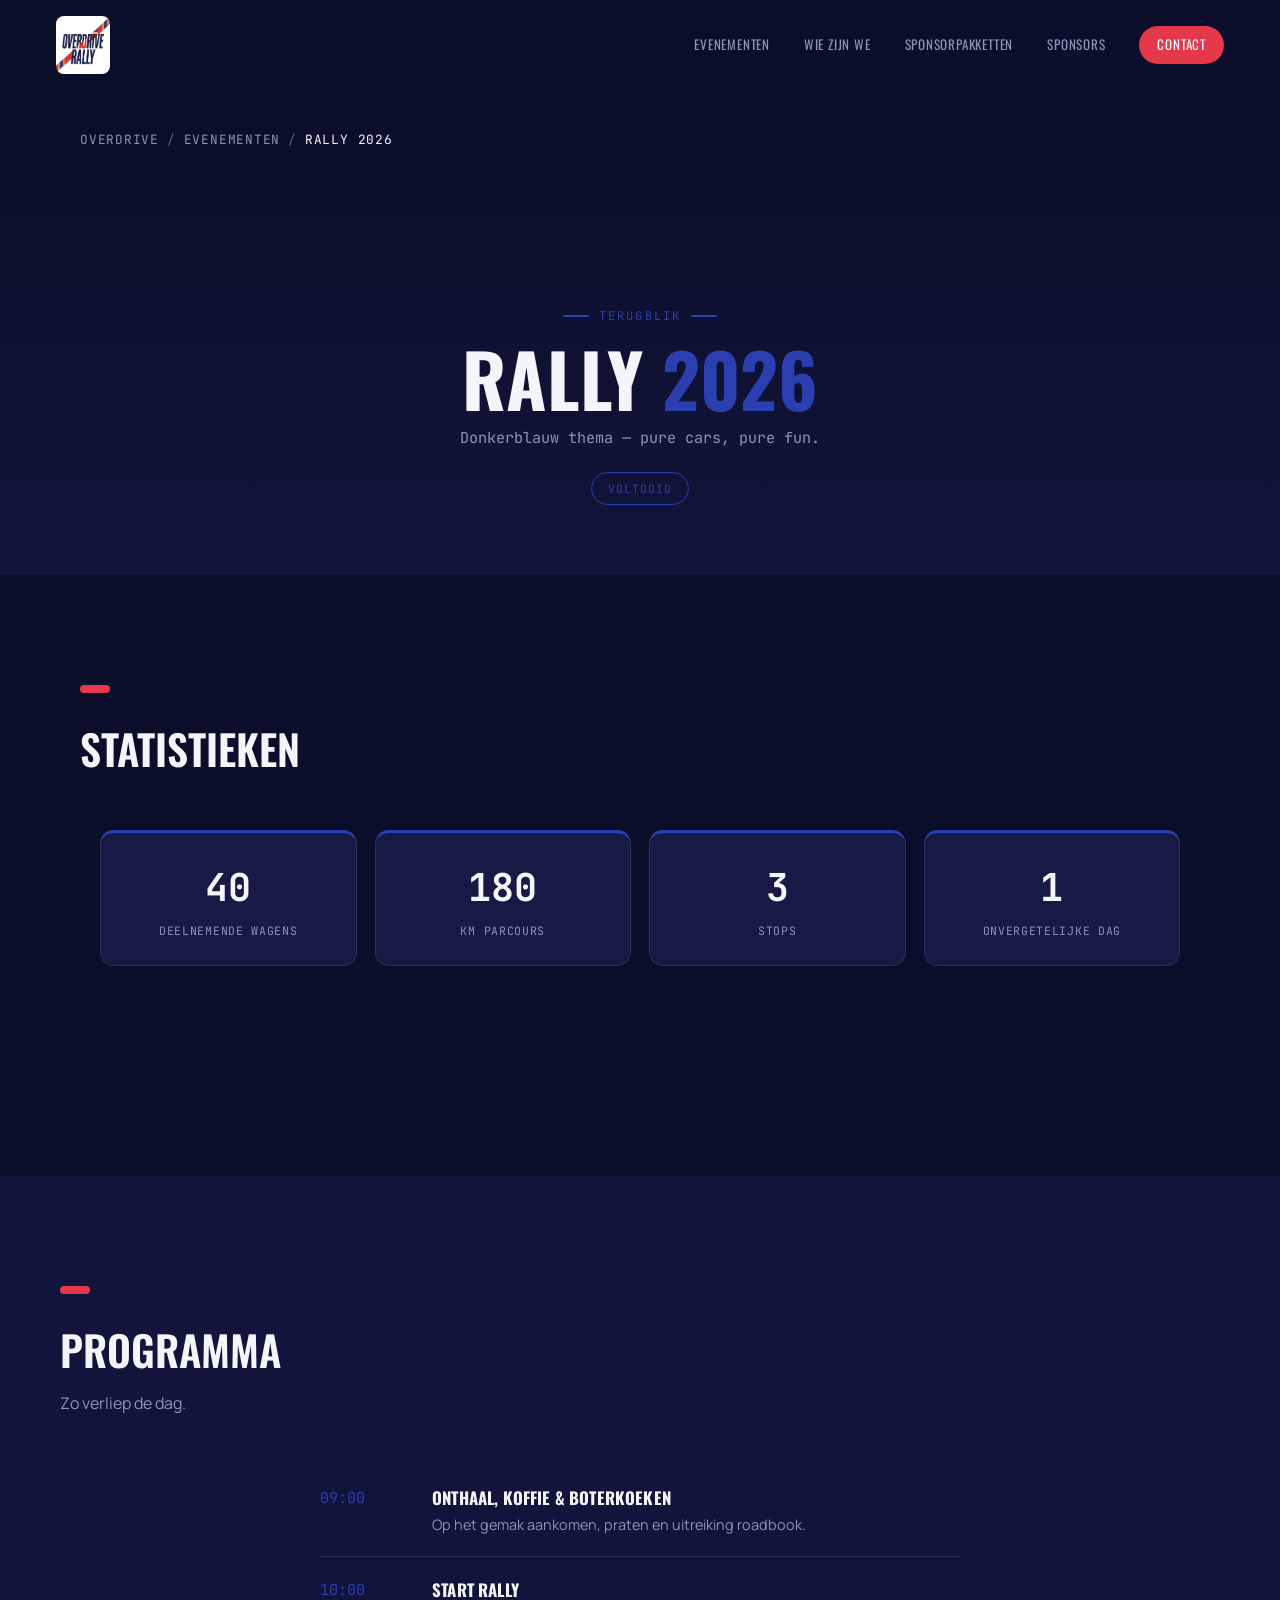
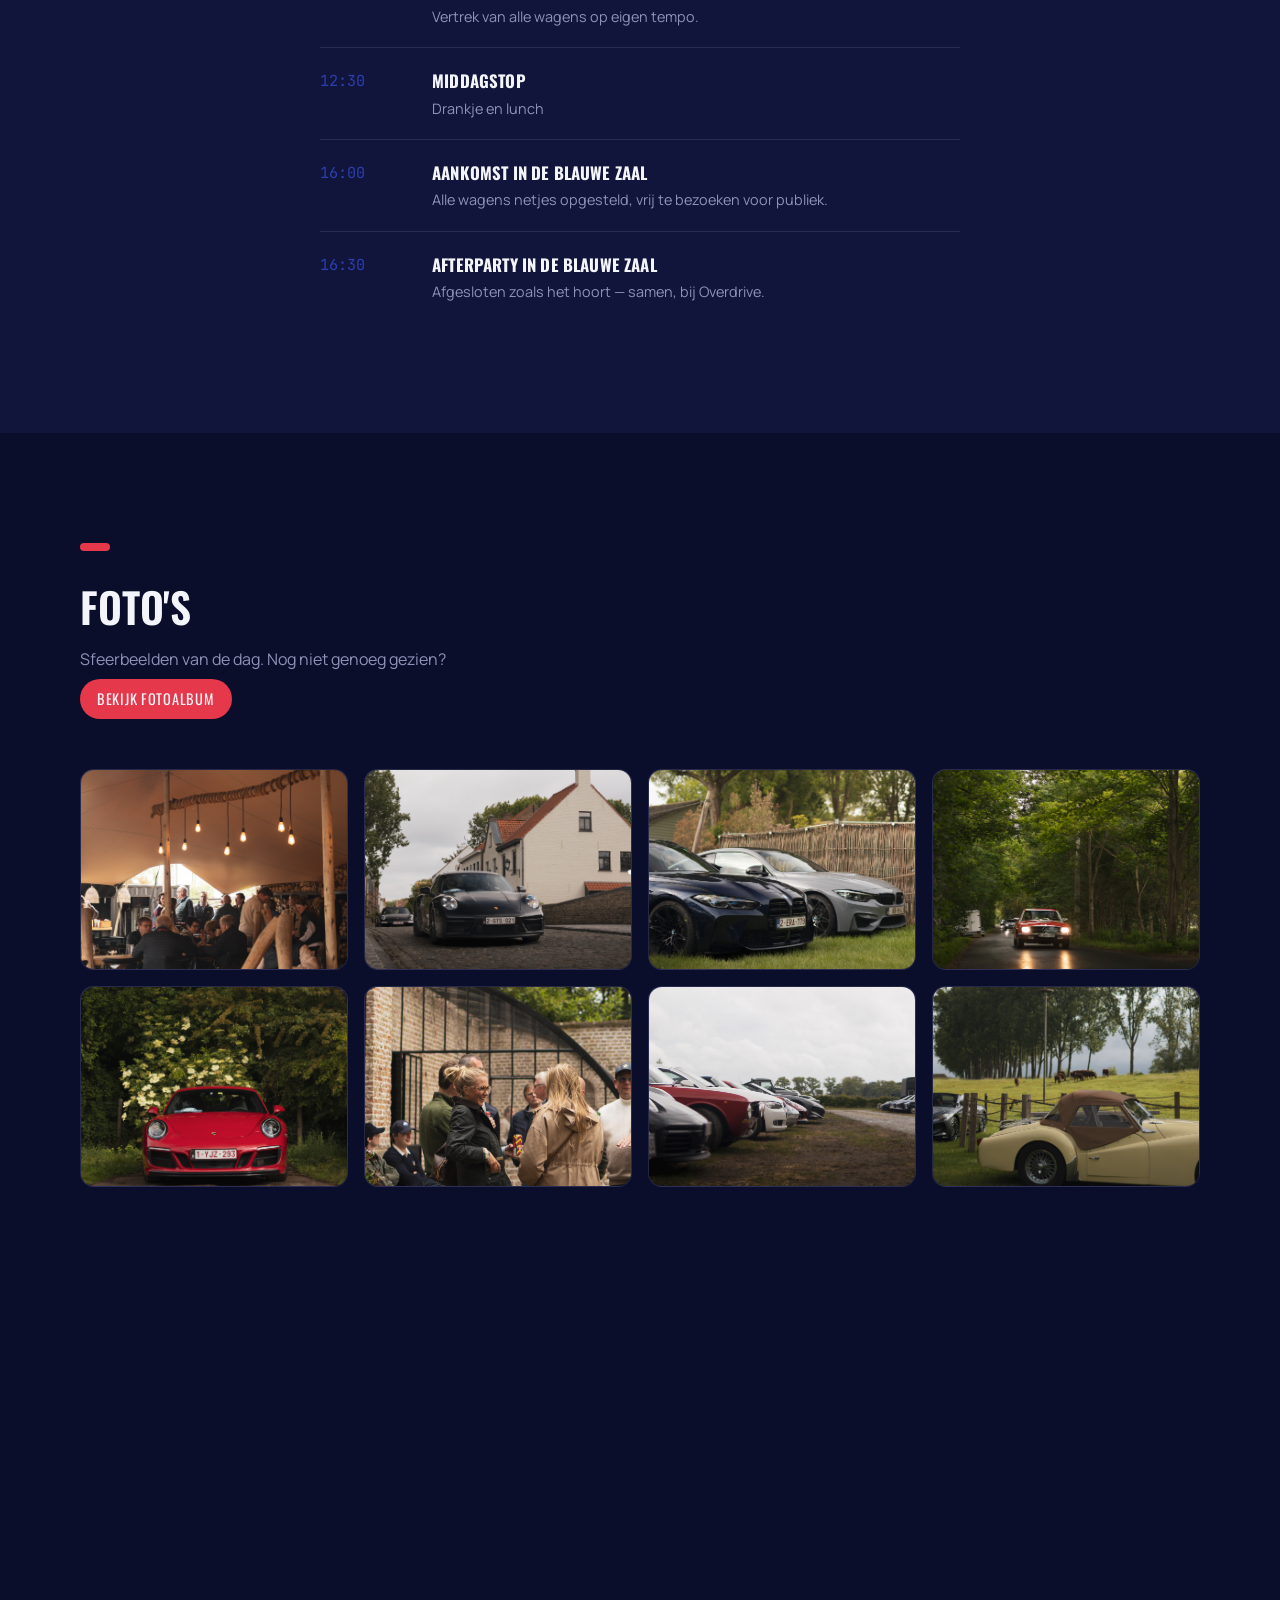
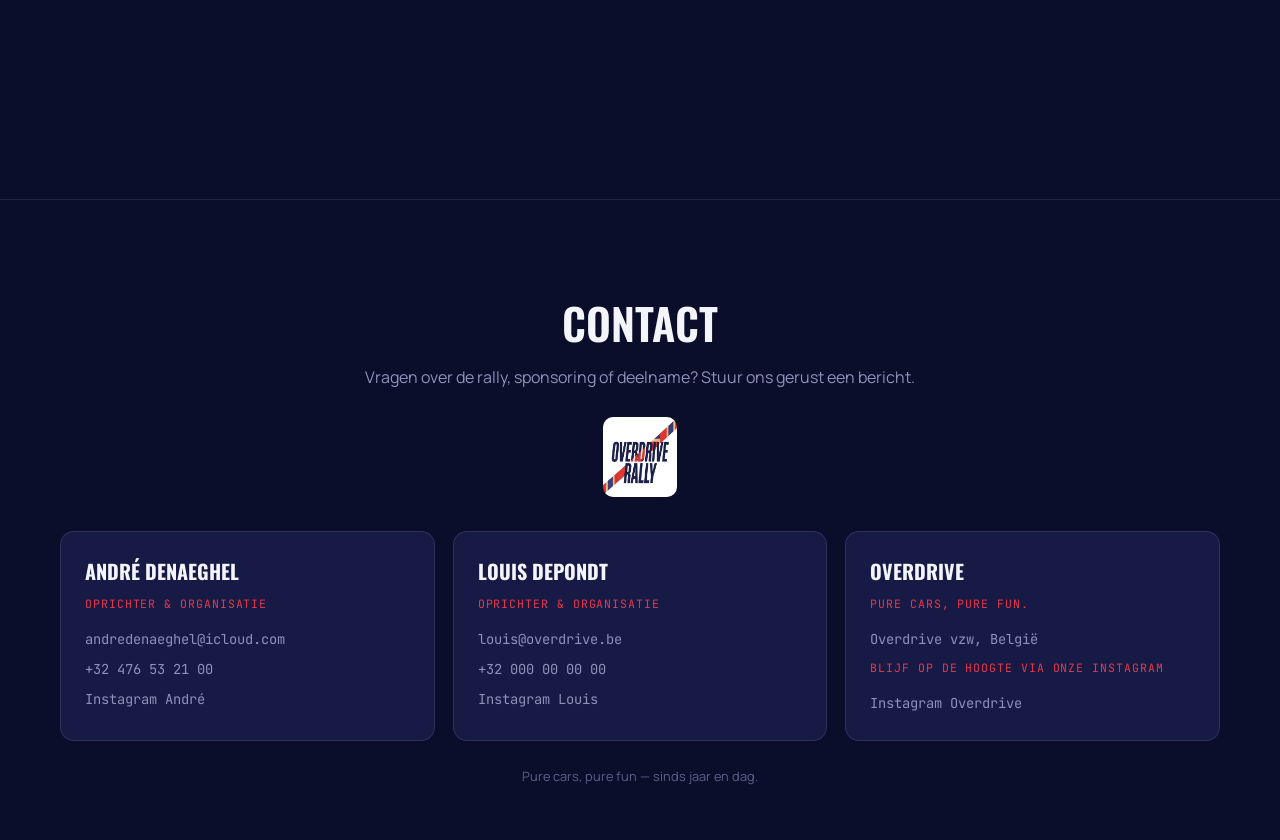
==== rally2026.html @ a41f06ad "Refactor code structure for improved readability and maintainability" ====
<!DOCTYPE html>
<html lang="nl">
<head>
<meta charset="UTF-8">
<meta name="viewport" content="width=device-width, initial-scale=1.0">
<title>Rally 2026 — Terugblik — Overdrive</title>
<meta name="description" content="Terugblik op Rally 2026: programma, sfeerbeelden en dank aan onze sponsors.">
<link rel="preconnect" href="https://fonts.googleapis.com">
<link rel="preconnect" href="https://fonts.gstatic.com" crossorigin>
<link href="https://fonts.googleapis.com/css2?family=Oswald:wght@400;500;600;700&family=Manrope:wght@400;500;600;700;800&family=JetBrains+Mono:wght@400;500;700&display=swap" rel="stylesheet">
<link rel="stylesheet" href="style.css">
<style>:root{ --edition-color: #2b3fb0; }</style>
</head>
<body>

<div class="loader" id="loader" aria-hidden="true">
  <svg viewBox="0 0 200 200" class="loader-gauge">
    <circle cx="100" cy="100" r="80" class="loader-ring"/>
  </svg>
</div>

<header class="nav" id="nav">
  <a href="index.html" class="nav-brand">
    <img src="images/niuewlogo.jpg" alt="Overdrive" class="nav-logo">
  </a>
  <nav class="nav-links" id="navLinks">
    <a href="index.html#evenementen">Evenementen</a>
    <a href="index.html#wie-zijn-we">Wie zijn we</a>
    <a href="index.html#sponsors">Sponsorpakketten</a>
    <a href="#sponsorwand">Sponsors</a>
    <a href="#contact" class="nav-cta">Contact</a>
  </nav>
  <button class="nav-toggle" id="navToggle" aria-label="Menu openen" aria-expanded="false">
    <span></span><span></span><span></span>
  </button>
</header>

<main>
<p class="breadcrumb"><a href="../index.html">Overdrive</a><span>/</span><a href="../index.html#evenementen">Evenementen</a><span>/</span>Rally 2026</p>


  <section class="page-hero">
    <p class="eyebrow"><span class="eyebrow-dash"></span>Terugblik<span class="eyebrow-dash"></span></p>
    <h1 class="page-hero-title">RALLY <span class="accent">2026</span></h1>
    <p class="page-hero-tagline">Donkerblauw thema — pure cars, pure fun.</p>
    <span class="status-pill">Voltooid</span>
  </section>

  <!-- STATS -->
   <section class="section" id="stats">
    <div class="section-head">
      <span class="gauge-tick-mark" aria-hidden="true"></span>
      <h2>Statistieken</h2>
    </div>
  <div class="stat-grid" style="--edition-color:#2b3fb0;">
    <div class="stat-card">
      <span class="stat-number">40</span>
      <span class="stat-label">Deelnemende wagens</span>
    </div>
    <div class="stat-card">
      <span class="stat-number">180</span>
      <span class="stat-label">Km parcours</span>
    </div>
    <div class="stat-card">
      <span class="stat-number">3</span>
      <span class="stat-label">Stops</span>
    </div>
    <div class="stat-card">
      <span class="stat-number">1</span>
      <span class="stat-label">Onvergetelijke dag</span>
    </div>
  </div>
   </section>



  <section class="section section-alt" id="programma">
    <div class="section-head">
      <span class="gauge-tick-mark" aria-hidden="true"></span>
      <h2>Programma</h2>
      <p class="section-sub">Zo verliep de dag.</p>
    </div>

    <div class="timeline">
      <div class="timeline-item">
        <span class="timeline-time">09:00</span>
        <div class="timeline-content">
          <h4>Onthaal, koffie  &amp; boterkoeken </h4>
          <p>Op het gemak aankomen, praten en uitreiking roadbook.</p>
        </div>
      </div>
      <div class="timeline-item">
        <span class="timeline-time">10:00</span>
        <div class="timeline-content">
          <h4>Start rally</h4>
          <p>Vertrek van alle wagens op eigen tempo.</p>
        </div>
      </div>
      <div class="timeline-item">
        <span class="timeline-time">12:30</span>
        <div class="timeline-content">
          <h4>Middagstop</h4>
          <p>Drankje en lunch</p>
        </div>
      </div>
      <div class="timeline-item">
        <span class="timeline-time">16:00</span>
        <div class="timeline-content">
          <h4>Aankomst in de blauwe zaal</h4>
          <p>Alle wagens netjes opgesteld, vrij te bezoeken voor publiek.</p>
        </div>
      </div>
      <div class="timeline-item">
        <span class="timeline-time">16:30</span>
        <div class="timeline-content">
          <h4>Afterparty in de blauwe zaal</h4>
          <p>Afgesloten zoals het hoort — samen, bij Overdrive.</p>
        </div>
      </div>
    </div>
  </section>

  <section class="section" id="fotos">
    <div class="section-head">
      <span class="gauge-tick-mark" aria-hidden="true"></span>
      <h2>Foto's</h2>
      <p class="section-sub">Sfeerbeelden van de dag. Nog niet genoeg gezien? </p>
      <a href="https://drive.google.com/drive/folders/1KmbII7BZd3j06BNtIY8hn1Jp9V_P7p_y?usp=sharing" class="btn btn-primary gallery-link">Bekijk fotoalbum</a>
        
    </div>

    <div class="photo-grid">
      <div class="photo-tile"><img src="images/Rally2026/porsche-1-4.jpg" alt="Foto sfeer"></div>
      <div class="photo-tile"><img src="images/Rally2026/overdrive-1-8.jpg" alt="foto zwarte posche"></div>
      <div class="photo-tile"><img src="images/Rally2026/OVERDRIVE-1-18.jpg" alt="foto twee bmw's"></div>
      <div class="photo-tile"><img src="images/Rally2026/overdrive-1-19.jpg" alt="foto rode auto"></div>
      <div class="photo-tile"><img src="images/Rally2026/OVERDRIVE-1-40.jpg" alt="Foto rode porsch"></div>
      <div class="photo-tile"><img src="images/Rally2026/overdrive-1-38.jpg" alt="foto sfeer lunch"></div>
      <div class="photo-tile"><img src="images/Rally2026/overdrive-1-22.jpg" alt="foto rij auto's"></div>
      <div class="photo-tile"><img src="images/Rally2026/OVERDRIVE-1-46.jpg" alt="foto gele auto"></div>
    </div>
  </section>

  

  <section class="section section-alt sponsor-wall" id="sponsorwand">
    <div class="section-head">
      <span class="gauge-tick-mark" aria-hidden="true"></span>
      <h2>Deze editie was mogelijk gemaakt door onze sponsors</h2>
    </div>
    <div class="sponsor-marquee" aria-label="Doorlopende sponsorband">
      <div class="sfeer-track" id="sfeerTrack">
        <div class="sponsor-item"><span class="sponsor-logo"><img class="image-logo" src="images/sponsers/backyard.png" alt="Backyard logo"></span></div>
        <div class="sponsor-item"><span class="sponsor-logo"><img class="image-logo" src="images/sponsers/garederobe.png" alt="Garederobe logo"></span></div>
        <div class="sponsor-item"><span class="sponsor-logo"><img class="image-logo" src="images/sponsers/buitenhuis.png" alt="Buitenhuis logo"></span></div>
        <div class="sponsor-item"><span class="sponsor-logo"><img class="image-logo" src="images/sponsers/garederobe.png" alt="Garederobe logo"></span></div>
      </div>
    </div>
  </section>

</main>

<footer class="contact" id="contact">
  <div class="contact-inner">
    <div class="contact-title">
      <h2>Contact</h2>
      <p>Vragen over de rally, sponsoring of deelname? Stuur ons gerust een bericht.</p>
    </div>
    <img src="images/niuewlogo.jpg" alt="Overdrive" class="contact-logo">
    <div class="contact-details">
      <article class="contact-card">
        <h3>André Denaeghel</h3>
        <p>Oprichter &amp; organisatie</p>
        <a href="mailto:andredenaeghel@icloud.com">andredenaeghel@icloud.com</a>
        <a href="tel:+32476532100">+32 476 53 21 00</a>
        <a href="https://www.instagram.com/andredenaeghel/">Instagram André</a>
      </article>

      <article class="contact-card">
        <h3>Louis Depondt</h3>
        <p>Oprichter &amp; organisatie</p>
        <a href="mailto:louis@overdrive.be">louis@overdrive.be</a>
        <a href="tel:+32000000000">+32 000 00 00 00</a>
        <a href="https://www.instagram.com/louis_depondt/">Instagram Louis</a>
      </article>

      <article class="contact-card">
        <h3>Overdrive</h3>
        <p>Pure cars, pure fun.</p>
        <a>Overdrive vzw, België</a>
        <p>Blijf op de hoogte via onze Instagram</p>
        <a href="https://www.instagram.com/overdrivebelgium/">Instagram Overdrive</a>
      </article>
    </div>
    <p class="contact-note">Pure cars, pure fun — sinds jaar en dag.</p>
  </div>
</footer>

<script src="script.js"></script>
</body>
</html>
---- style.css ----
/* ===== Tokens ===== */
:root {
  --bg: #0b0e2a;
  --bg-alt: #12153b;
  --bg-alt-2: #171a45;
  --red: #e5384a;
  --red-dim: #9c2231;
  --white: #f4f5fa;
  --muted: #8d92b8;
  --muted-dim: #5c6089;
  --line: rgba(244, 245, 250, 0.1);

  --font-display: 'Oswald', sans-serif;
  --font-body: 'Manrope', sans-serif;
  --font-mono: 'JetBrains Mono', monospace;

  --container: 1160px;
  --radius: 14px;
}

* {
  box-sizing: border-box;
  margin: 0;
  padding: 0;
}

html {
  scroll-behavior: smooth;
}
@media (prefers-reduced-motion: reduce) {
  html {
    scroll-behavior: auto;
  }
  * {
    animation-duration: 0.001ms !important;
    animation-iteration-count: 1 !important;
    transition-duration: 0.001ms !important;
  }
}

body {
  background: var(--bg);
  color: var(--white);
  font-family: var(--font-body);
  line-height: 1.5;
  -webkit-font-smoothing: antialiased;
  overflow-x: hidden;
}

img {
  max-width: 100%;
  display: block;
}
a {
  color: inherit;
  text-decoration: none;
}
ul {
  list-style: none;
}

::selection {
  background: var(--red);
  color: var(--white);
}

:focus-visible {
  outline: 2px solid var(--red);
  outline-offset: 3px;
}

/* ===== Loader ===== */
.loader {
  position: fixed;
  inset: 0;
  background: var(--bg);
  display: flex;
  align-items: center;
  justify-content: center;
  z-index: 999;
  transition:
    opacity 0.6s ease,
    visibility 0.6s ease;
}
.loader.is-hidden {
  opacity: 0;
  visibility: hidden;
}
.loader-gauge {
  width: 90px;
  height: 90px;
}
.loader-ring {
  fill: none;
  stroke: var(--red);
  stroke-width: 6;
  stroke-linecap: round;
  stroke-dasharray: 180 320;
  transform-origin: center;
  animation: spin 1.1s linear infinite;
}
@keyframes spin {
  to {
    transform: rotate(360deg);
  }
}

/* ===== Nav ===== */
.nav {
  position: fixed;
  top: 0;
  left: 0;
  right: 0;
  z-index: 100;
  display: flex;
  align-items: center;
  justify-content: space-between;
  padding: 16px clamp(20px, 5vw, 56px);
  transition:
    background 0.35s ease,
    padding 0.35s ease,
    backdrop-filter 0.35s ease,
    border-color 0.35s ease;
  border-bottom: 1px solid transparent;
}
.nav.is-scrolled {
  background: rgba(11, 14, 42, 0.86);
  backdrop-filter: blur(10px);
  padding-top: 10px;
  padding-bottom: 10px;
  border-color: var(--line);
}
.nav-logo {
  height: 58px;
  width: auto;
  border-radius: 8px;
}
.nav-links {
  display: flex;
  align-items: center;
  gap: clamp(18px, 3vw, 34px);
  font-family: var(--font-display);
  text-transform: uppercase;
  font-size: 0.82rem;
  letter-spacing: 0.06em;
}
.nav-links a {
  color: var(--muted);
  position: relative;
  padding: 4px 0;
  transition: color 0.25s ease;
}
.nav-links a:hover,
.nav-links a.is-active {
  color: var(--white);
}
.nav-links a:not(.nav-cta)::after {
  content: '';
  position: absolute;
  left: 0;
  bottom: -2px;
  width: 0;
  height: 2px;
  background: var(--red);
  transition: width 0.25s ease;
}
.nav-links a:not(.nav-cta):hover::after,
.nav-links a.is-active::after {
  width: 100%;
}
.nav-cta {
  background: var(--red);
  color: var(--white) !important;
  padding: 9px 18px !important;
  border-radius: 999px;
}
.nav-cta::after {
  display: none;
}

.nav-toggle {
  display: none;
  flex-direction: column;
  gap: 5px;
  background: none;
  border: none;
  cursor: pointer;
  padding: 8px;
}
.nav-toggle span {
  width: 24px;
  height: 2px;
  background: var(--white);
  transition:
    transform 0.3s ease,
    opacity 0.3s ease;
}
.nav-toggle[aria-expanded='true'] span:nth-child(1) {
  transform: translateY(7px) rotate(45deg);
}
.nav-toggle[aria-expanded='true'] span:nth-child(2) {
  opacity: 0;
}
.nav-toggle[aria-expanded='true'] span:nth-child(3) {
  transform: translateY(-7px) rotate(-45deg);
}

@media (max-width: 780px) {
  .nav-logo {
    height: 48px;
  }
  .nav-toggle {
    display: flex;
  }
  .nav-links {
    position: fixed;
    top: 0;
    right: 0;
    height: 100vh;
    width: min(72vw, 320px);
    background: var(--bg-alt);
    flex-direction: column;
    justify-content: center;
    align-items: flex-start;
    padding: 40px;
    gap: 26px;
    font-size: 1.1rem;
    transform: translateX(100%);
    transition: transform 0.4s ease;
    border-left: 1px solid var(--line);
  }
  .nav-links.is-open {
    transform: translateX(0);
  }
}

/* ===== Hero ===== */
.hero {
  position: relative;
  min-height: 100vh;
  display: flex;
  align-items: center;
  justify-content: center;
  text-align: center;
  padding: 140px 20px 80px;
  overflow: hidden;
}
.hero-bg {
  position: absolute;
  inset: 0;
  z-index: -1;
  background: radial-gradient(circle at 50% 15%, rgba(229, 56, 74, 0.16), transparent 55%), linear-gradient(180deg, var(--bg) 0%, var(--bg-alt) 100%);
}
.hero-bg::after {
  content: '';
  position: absolute;
  inset: 0;
  background-image: repeating-linear-gradient(115deg, rgba(244, 245, 250, 0.03) 0 1px, transparent 1px 90px);
}
.hero-inner {
  max-width: 760px;
}
.eyebrow {
  display: inline-flex;
  align-items: center;
  gap: 10px;
  font-family: var(--font-mono);
  text-transform: uppercase;
  letter-spacing: 0.18em;
  font-size: 0.75rem;
  color: var(--red);
  margin-bottom: 18px;
}
.eyebrow-dash {
  width: 26px;
  height: 2px;
  background: var(--red);
}
.hero-title {
  font-family: var(--font-display);
  font-weight: 700;
  text-transform: uppercase;
  font-size: clamp(2.6rem, 9vw, 5.4rem);
  line-height: 0.95;
  letter-spacing: 0.01em;
}
.hero-year {
  color: var(--red);
}
.hero-tagline {
  font-family: var(--font-mono);
  color: var(--muted);
  margin-top: 14px;
  font-size: clamp(0.95rem, 2vw, 1.15rem);
  letter-spacing: 0.05em;
}

.gauge-block {
  position: relative;
  width: min(320px, 80vw);
  margin: 46px auto 6px;
}
.gauge {
  width: 100%;
  height: auto;
  overflow: visible;
}
.gauge-needle {
  stroke: var(--white);
  stroke-width: 4;
  stroke-linecap: round;
  transform-origin: 160px 170px;
  transition: transform 1.4s cubic-bezier(0.22, 1, 0.36, 1);
}
.gauge-hub {
  fill: var(--white);
}
.gauge-tick {
  stroke: var(--red);
  stroke-width: 6;
  stroke-linecap: round;
  opacity: 0.9;
}
.gauge-readout {
  position: absolute;
  left: 50%;
  bottom: 6px;
  transform: translateX(-50%);
  text-align: center;
}
.gauge-number {
  display: block;
  font-family: var(--font-mono);
  font-size: 2.1rem;
  font-weight: 700;
  color: var(--white);
}
.gauge-label {
  display: block;
  font-family: var(--font-mono);
  font-size: 0.7rem;
  text-transform: uppercase;
  letter-spacing: 0.12em;
  color: var(--muted);
}

.hero-date {
  color: var(--muted);
  font-size: 0.95rem;
  margin-bottom: 30px;
}

.btn {
  display: inline-block;
  font-family: var(--font-display);
  text-transform: uppercase;
  letter-spacing: 0.05em;
  font-size: 0.9rem;
  padding: 14px 30px;
  border-radius: 999px;
  transition:
    transform 0.25s ease,
    background 0.25s ease,
    border-color 0.25s ease;
  border: 1px solid transparent;
}
.btn-primary {
  background: var(--red);
  color: var(--white);
}
.btn-primary:hover {
  transform: translateY(-2px);
  background: #f2495a;
}
.btn-ghost {
  border-color: var(--line);
  color: var(--white);
}
.btn-ghost:hover {
  border-color: var(--red);
  color: var(--red);
  transform: translateY(-2px);
}

/* ===== Sfeer strip ===== */
.sfeer {
  background: var(--bg-alt);
  border-top: 1px solid var(--line);
  border-bottom: 1px solid var(--line);
  overflow: hidden;
  padding: 26px 0;
}
.sfeer-track {
  display: flex;
  gap: 0;
  width: max-content;
  animation: scroll-left 34s linear infinite;
  will-change: transform;
}
.sfeer:hover .sfeer-track,
.sponsor-marquee:hover .sfeer-track {
  animation-play-state: paused;
}
@keyframes scroll-left {
  from {
    transform: translateX(0);
  }
  to {
    transform: translateX(calc(var(--marquee-distance, 50%) * -1));
  }
}
.sponsor-item {
  position: relative;
  width: 190px;
  height: 130px;
  margin-right: 16px;
  border-radius: var(--radius);
  background: linear-gradient(155deg, var(--bg-alt-2), var(--bg));
  border: 1px solid var(--line);
  display: flex;
  align-items: center;
  justify-content: center;
  flex-shrink: 0;
}
.sponsor-logo {
  max-width: 112px;
  border-radius: 6px;
}

.image-logo {
  border-radius: 8px;
}

.sfeer-item::after {
  content: attr(data-label);
  position: absolute;
  left: 12px;
  bottom: 10px;
  font-family: var(--font-mono);
  font-size: 0.7rem;
  color: var(--muted);
  text-transform: uppercase;
  letter-spacing: 0.04em;
}

/* ===== Sections ===== */
.section {
  padding: 110px 20px;
  max-width: var(--container);
  margin: 0 auto;
}
.section-alt {
  background: var(--bg-alt);
  max-width: none;
}
.section-alt > * {
  max-width: var(--container);
  margin-left: auto;
  margin-right: auto;
}

.section-head {
  margin-bottom: 50px;
}
.gauge-tick-mark {
  display: inline-block;
  width: 30px;
  height: 8px;
  border-radius: 4px;
  background: var(--red);
  margin-bottom: 18px;
}
.section-head h2 {
  font-family: var(--font-display);
  text-transform: uppercase;
  font-size: clamp(1.8rem, 4vw, 2.6rem);
  font-weight: 600;
}
.section-sub {
  color: var(--muted);
  margin-top: 10px;
  max-width: 46ch;
}

/* Events */
.event-grid {
  display: grid;
  grid-template-columns: repeat(auto-fit, minmax(280px, 1fr));
  gap: 22px;
}
.event-card {
  background: var(--bg-alt-2);
  border: 1px solid var(--line);
  border-radius: var(--radius);
  padding: 28px;
  position: relative;
  overflow: hidden;
  border-top: 3px solid var(--edition-color, var(--red));
  transition:
    transform 0.3s ease,
    border-color 0.3s ease;
}
.event-card:hover {
  transform: translateY(-4px);
}
.event-card-top {
  display: flex;
  align-items: center;
  justify-content: space-between;
  margin-bottom: 14px;
}
.event-tag {
  font-family: var(--font-mono);
  font-size: 0.7rem;
  text-transform: uppercase;
  letter-spacing: 0.08em;
  color: var(--edition-color, var(--red));
}
.event-year {
  font-family: var(--font-mono);
  font-size: 0.9rem;
  color: var(--muted);
}
.event-card h3 {
  font-family: var(--font-display);
  font-size: 1.5rem;
  text-transform: uppercase;
  margin-bottom: 10px;
}
.event-card p {
  color: var(--muted);
  font-size: 0.95rem;
}
.event-chips {
  display: flex;
  flex-wrap: wrap;
  gap: 8px;
  margin-top: 18px;
}
.event-chips span {
  font-family: var(--font-mono);
  font-size: 0.7rem;
  text-transform: uppercase;
  letter-spacing: 0.04em;
  border: 1px solid var(--line);
  padding: 5px 10px;
  border-radius: 999px;
  color: var(--muted);
}
.event-card-ghost {
  border-style: dashed;
  border-top-style: dashed;
  opacity: 0.85;
}

/* People */
.people-grid {
  display: grid;
  grid-template-columns: repeat(auto-fit, minmax(260px, 1fr));
  gap: 22px;
}
.person-card {
  background: var(--bg-alt-2);
  border: 1px solid var(--line);
  border-radius: var(--radius);
  padding: 32px;
  text-align: center;
}
.person-avatar {
  width: 76px;
  height: 76px;
  border-radius: 50%;
  margin: 0 auto 18px;
  background: linear-gradient(135deg, var(--red), var(--red-dim));
  display: flex;
  align-items: center;
  justify-content: center;
  font-family: var(--font-display);
  font-size: 1.4rem;
}
.person-card h3 {
  font-family: var(--font-display);
  text-transform: uppercase;
  font-size: 1.3rem;
}
.person-role {
  color: var(--red);
  font-family: var(--font-mono);
  font-size: 0.75rem;
  text-transform: uppercase;
  letter-spacing: 0.08em;
  margin: 6px 0 12px;
}
.person-card p:last-child {
  color: var(--muted);
  font-size: 0.92rem;
}

/* Sponsors */
.sponsor-grid {
  display: grid;
  grid-template-columns: repeat(auto-fit, minmax(260px, 1fr));
  gap: 22px;
  align-items: stretch;
}
.sponsor-card {
  background: var(--bg-alt-2);
  border: 1px solid var(--line);
  border-radius: var(--radius);
  padding: 30px;
  display: flex;
  flex-direction: column;
  gap: 14px;
  position: relative;
}
.sponsor-card.is-featured {
  border-color: var(--red);
  background: linear-gradient(165deg, var(--bg-alt-2), rgba(229, 56, 74, 0.08));
}
.sponsor-badge {
  position: absolute;
  top: -12px;
  right: 22px;
  background: var(--red);
  color: var(--white);
  font-family: var(--font-mono);
  font-size: 0.68rem;
  text-transform: uppercase;
  padding: 5px 12px;
  border-radius: 999px;
}
.sponsor-card h3 {
  font-family: var(--font-display);
  text-transform: uppercase;
  font-size: 1.5rem;
}
.sponsor-desc {
  color: var(--muted);
  font-size: 0.92rem;
}
.sponsor-list li {
  color: var(--white);
  font-size: 0.9rem;
  padding: 6px 0;
  border-top: 1px solid var(--line);
}
.sponsor-list li:first-child {
  border-top: none;
}
.sponsor-card .btn {
  margin-top: auto;
  text-align: center;
}

/* Sponsor wall */
.sponsor-wall {
  padding-top: 100px;
  padding-bottom: 100px;
}
.sponsor-marquee {
  position: relative;
  overflow: hidden;
  width: 100%;
  padding: 4px 0;
}
.sponsor-marquee::before,
.sponsor-marquee::after {
  content: '';
  position: absolute;
  top: 0;
  bottom: 0;
  width: min(80px, 16vw);
  z-index: 1;
  pointer-events: none;
}
.sponsor-marquee::before {
  left: 0;
  background: linear-gradient(90deg, var(--bg-alt), transparent);
}
.sponsor-marquee::after {
  right: 0;
  background: linear-gradient(270deg, var(--bg-alt), transparent);
}
.sponsor-logo-grid {
  display: grid;
  grid-template-columns: repeat(auto-fit, minmax(180px, 1fr));
  gap: 16px;
}
.sponsor-logo-slot {
  min-height: 112px;
  border: 1px dashed rgba(244, 245, 250, 0.22);
  border-radius: var(--radius);
  background: rgba(244, 245, 250, 0.04);
  display: flex;
  align-items: center;
  justify-content: center;
  color: var(--muted);
  font-family: var(--font-mono);
  font-size: 0.74rem;
  text-transform: uppercase;
  letter-spacing: 0.08em;
}

/* Backyard */
.backyard {
  display: none;
  padding: 0;
}
.backyard-inner {
  display: grid;
  grid-template-columns: 1.2fr 1fr;
  align-items: center;
  gap: 40px;
  max-width: var(--container);
  margin: 0 auto;
  padding: 90px 20px;
}
.backyard-text p {
  color: var(--muted);
  margin-top: 16px;
  max-width: 46ch;
}
.backyard-visual {
  aspect-ratio: 1;
  border-radius: var(--radius);
  background: radial-gradient(circle, rgba(229, 56, 74, 0.22), var(--bg-alt-2) 70%);
  display: flex;
  align-items: center;
  justify-content: center;
  font-size: 3.2rem;
  border: 1px solid var(--line);
}
@media (max-width: 780px) {
  .backyard-inner {
    grid-template-columns: 1fr;
  }
}

/* Reveal on scroll */
.section,
.backyard-inner {
  opacity: 0;
  transform: translateY(28px);
  transition:
    opacity 0.7s ease,
    transform 0.7s ease;
}
.section.is-visible,
.backyard-inner.is-visible {
  opacity: 1;
  transform: none;
}

/* ===== Footer / Contact ===== */
.contact {
  background: var(--bg);
  border-top: 1px solid var(--line);
  padding: 90px 20px 54px;
}
.contact-inner {
  max-width: var(--container);
  margin: 0 auto;
  text-align: center;
}
.contact-title {
  max-width: 620px;
  margin: 0 auto 28px;
}
.contact-title h2 {
  font-family: var(--font-display);
  text-transform: uppercase;
  font-size: clamp(1.8rem, 4vw, 2.7rem);
  font-weight: 600;
}
.contact-title p {
  color: var(--muted);
  margin-top: 10px;
}
.contact-logo {
  height: 80px;
  width: auto;
  border-radius: 10px;
  margin: 0 auto 34px;
}
.contact-details {
  display: grid;
  grid-template-columns: repeat(auto-fit, minmax(240px, 1fr));
  gap: 18px;
  text-align: left;
}
.contact-card {
  background: var(--bg-alt-2);
  border: 1px solid var(--line);
  border-radius: var(--radius);
  padding: 24px;
  display: flex;
  flex-direction: column;
  gap: 9px;
  min-height: 210px;
}
.contact-card h3 {
  font-family: var(--font-display);
  text-transform: uppercase;
  font-size: 1.25rem;
}
.contact-card p {
  color: var(--red);
  font-family: var(--font-mono);
  font-size: 0.72rem;
  text-transform: uppercase;
  letter-spacing: 0.08em;
  margin-bottom: 8px;
}
.contact-card a {
  color: var(--muted);
  font-family: var(--font-mono);
  font-size: 0.86rem;
  overflow-wrap: anywhere;
  transition: color 0.2s ease;
}
.contact-card a:hover {
  color: var(--red);
}
.contact-note {
  color: var(--muted-dim);
  font-size: 0.8rem;
  margin-top: 34px;
}

/* ===== rally 2026===== */


* {
  box-sizing: border-box;
  margin: 0;
  padding: 0;
}

html {
  scroll-behavior: smooth;
}
@media (prefers-reduced-motion: reduce) {
  html {
    scroll-behavior: auto;
  }
  * {
    animation-duration: 0.001ms !important;
    animation-iteration-count: 1 !important;
    transition-duration: 0.001ms !important;
  }
}

body {
  background: var(--bg);
  color: var(--white);
  font-family: var(--font-body);
  line-height: 1.5;
  -webkit-font-smoothing: antialiased;
  overflow-x: hidden;
}

img {
  max-width: 100%;
  display: block;
}
a {
  color: inherit;
  text-decoration: none;
}
ul {
  list-style: none;
}

::selection {
  background: var(--red);
  color: var(--white);
}

:focus-visible {
  outline: 2px solid var(--red);
  outline-offset: 3px;
}

/* ===== Loader ===== */
.loader {
  position: fixed;
  inset: 0;
  background: var(--bg);
  display: flex;
  align-items: center;
  justify-content: center;
  z-index: 999;
  transition:
    opacity 0.6s ease,
    visibility 0.6s ease;
}
.loader.is-hidden {
  opacity: 0;
  visibility: hidden;
}
.loader-gauge {
  width: 90px;
  height: 90px;
}
.loader-ring {
  fill: none;
  stroke: var(--red);
  stroke-width: 6;
  stroke-linecap: round;
  stroke-dasharray: 180 320;
  transform-origin: center;
  animation: spin 1.1s linear infinite;
}
@keyframes spin {
  to {
    transform: rotate(360deg);
  }
}

/* ===== Nav ===== */
.nav {
  position: fixed;
  top: 0;
  left: 0;
  right: 0;
  z-index: 100;
  display: flex;
  align-items: center;
  justify-content: space-between;
  padding: 16px clamp(20px, 5vw, 56px);
  transition:
    background 0.35s ease,
    padding 0.35s ease,
    backdrop-filter 0.35s ease,
    border-color 0.35s ease;
  border-bottom: 1px solid transparent;
}
.nav.is-scrolled {
  background: rgba(11, 14, 42, 0.86);
  backdrop-filter: blur(10px);
  padding-top: 10px;
  padding-bottom: 10px;
  border-color: var(--line);
}
.nav-logo {
  height: 40px;
  width: auto;
  border-radius: 8px;
}
.nav-links {
  display: flex;
  align-items: center;
  gap: clamp(18px, 3vw, 34px);
  font-family: var(--font-display);
  text-transform: uppercase;
  font-size: 0.82rem;
  letter-spacing: 0.06em;
}
.nav-links a {
  color: var(--muted);
  position: relative;
  padding: 4px 0;
  transition: color 0.25s ease;
}
.nav-links a:hover,
.nav-links a.is-active {
  color: var(--white);
}
.nav-links a:not(.nav-cta)::after {
  content: '';
  position: absolute;
  left: 0;
  bottom: -2px;
  width: 0;
  height: 2px;
  background: var(--red);
  transition: width 0.25s ease;
}
.nav-links a:not(.nav-cta):hover::after,
.nav-links a.is-active::after {
  width: 100%;
}
.nav-cta {
  background: var(--red);
  color: var(--white) !important;
  padding: 9px 18px !important;
  border-radius: 999px;
}
.nav-cta::after {
  display: none;
}

.nav-toggle {
  display: none;
  flex-direction: column;
  gap: 5px;
  background: none;
  border: none;
  cursor: pointer;
  padding: 8px;
}
.nav-toggle span {
  width: 24px;
  height: 2px;
  background: var(--white);
  transition:
    transform 0.3s ease,
    opacity 0.3s ease;
}
.nav-toggle[aria-expanded='true'] span:nth-child(1) {
  transform: translateY(7px) rotate(45deg);
}
.nav-toggle[aria-expanded='true'] span:nth-child(2) {
  opacity: 0;
}
.nav-toggle[aria-expanded='true'] span:nth-child(3) {
  transform: translateY(-7px) rotate(-45deg);
}

@media (max-width: 780px) {
  .nav-toggle {
    display: flex;
  }
  .nav-links {
    position: fixed;
    top: 0;
    right: 0;
    height: 100vh;
    width: min(72vw, 320px);
    background: var(--bg-alt);
    flex-direction: column;
    justify-content: center;
    align-items: flex-start;
    padding: 40px;
    gap: 26px;
    font-size: 1.1rem;
    transform: translateX(100%);
    transition: transform 0.4s ease;
    border-left: 1px solid var(--line);
  }
  .nav-links.is-open {
    transform: translateX(0);
  }
}

/* ===== Hero ===== */
.hero {
  position: relative;
  min-height: 100vh;
  display: flex;
  align-items: center;
  justify-content: center;
  text-align: center;
  padding: 140px 20px 80px;
  overflow: hidden;
}
.hero-bg {
  position: absolute;
  inset: 0;
  z-index: -1;
  background: radial-gradient(circle at 50% 15%, rgba(229, 56, 74, 0.16), transparent 55%), linear-gradient(180deg, var(--bg) 0%, var(--bg-alt) 100%);
}
.hero-bg::after {
  content: '';
  position: absolute;
  inset: 0;
  background-image: repeating-linear-gradient(115deg, rgba(244, 245, 250, 0.03) 0 1px, transparent 1px 90px);
}
.hero-inner {
  max-width: 760px;
}
.eyebrow {
  display: inline-flex;
  align-items: center;
  gap: 10px;
  font-family: var(--font-mono);
  text-transform: uppercase;
  letter-spacing: 0.18em;
  font-size: 0.75rem;
  color: var(--red);
  margin-bottom: 18px;
}
.eyebrow-dash {
  width: 26px;
  height: 2px;
  background: var(--red);
}
.hero-title {
  font-family: var(--font-display);
  font-weight: 700;
  text-transform: uppercase;
  font-size: clamp(2.6rem, 9vw, 5.4rem);
  line-height: 0.95;
  letter-spacing: 0.01em;
}
.hero-year {
  color: var(--red);
}
.hero-tagline {
  font-family: var(--font-mono);
  color: var(--muted);
  margin-top: 14px;
  font-size: clamp(0.95rem, 2vw, 1.15rem);
  letter-spacing: 0.05em;
}

.gauge-block {
  position: relative;
  width: min(320px, 80vw);
  margin: 46px auto 6px;
}
.gauge {
  width: 100%;
  height: auto;
  overflow: visible;
}
.gauge-needle {
  stroke: var(--white);
  stroke-width: 4;
  stroke-linecap: round;
  transform-origin: 160px 170px;
  transition: transform 1.4s cubic-bezier(0.22, 1, 0.36, 1);
}
.gauge-hub {
  fill: var(--white);
}
.gauge-tick {
  stroke: var(--red);
  stroke-width: 6;
  stroke-linecap: round;
  opacity: 0.9;
}
.gauge-readout {
  position: absolute;
  left: 50%;
  bottom: 6px;
  transform: translateX(-50%);
  text-align: center;
}
.gauge-number {
  display: block;
  font-family: var(--font-mono);
  font-size: 2.1rem;
  font-weight: 700;
  color: var(--white);
}
.gauge-label {
  display: block;
  font-family: var(--font-mono);
  font-size: 0.7rem;
  text-transform: uppercase;
  letter-spacing: 0.12em;
  color: var(--muted);
}

.hero-date {
  color: var(--muted);
  font-size: 0.95rem;
  margin-bottom: 30px;
}

.btn {
  display: inline-block;
  font-family: var(--font-display);
  text-transform: uppercase;
  letter-spacing: 0.05em;
  font-size: 0.9rem;
  padding: 14px 30px;
  border-radius: 999px;
  transition:
    transform 0.25s ease,
    background 0.25s ease,
    border-color 0.25s ease;
  border: 1px solid transparent;
}
.btn-primary {
  background: var(--red);
  color: var(--white);
}
.btn-primary:hover {
  transform: translateY(-2px);
  background: #f2495a;
}
.btn-ghost {
  border-color: var(--line);
  color: var(--white);
}
.btn-ghost:hover {
  border-color: var(--red);
  color: var(--red);
  transform: translateY(-2px);
}

/* ===== Sfeer strip ===== */
.sfeer {
  background: var(--bg-alt);
  border-top: 1px solid var(--line);
  border-bottom: 1px solid var(--line);
  overflow: hidden;
  padding: 26px 0;
}
.sfeer-track {
  display: flex;
  gap: 16px;
  width: max-content;
  animation: scroll-left 34s linear infinite;
}
.sfeer:hover .sfeer-track {
  animation-play-state: paused;
}
@keyframes scroll-left {
  from {
    transform: translateX(0);
  }
  to {
    transform: translateX(-50%);
  }
}
.sfeer-item {
  position: relative;
  width: 190px;
  height: 130px;
  border-radius: var(--radius);
  background: linear-gradient(155deg, var(--bg-alt-2), var(--bg));
  border: 1px solid var(--line);
  display: flex;
  align-items: center;
  justify-content: center;
  flex-shrink: 0;
}
.sfeer-icon {
  font-size: 2rem;
  filter: grayscale(0.15);
}
.sfeer-item::after {
  content: attr(data-label);
  position: absolute;
  left: 12px;
  bottom: 10px;
  font-family: var(--font-mono);
  font-size: 0.7rem;
  color: var(--muted);
  text-transform: uppercase;
  letter-spacing: 0.04em;
}

/* ===== Sections ===== */
.section {
  padding: 110px 20px;
  max-width: var(--container);
  margin: 0 auto;
}
.section-alt {
  background: var(--bg-alt);
  max-width: none;
}
.section-alt > * {
  max-width: var(--container);
  margin-left: auto;
  margin-right: auto;
}

.section-head {
  margin-bottom: 50px;
}
.gauge-tick-mark {
  display: inline-block;
  width: 30px;
  height: 8px;
  border-radius: 4px;
  background: var(--red);
  margin-bottom: 18px;
}
.section-head h2 {
  font-family: var(--font-display);
  text-transform: uppercase;
  font-size: clamp(1.8rem, 4vw, 2.6rem);
  font-weight: 600;
}
.section-sub {
  color: var(--muted);
  margin-top: 10px;
  max-width: 46ch;
}

/* Events */
.event-grid {
  display: grid;
  grid-template-columns: repeat(auto-fit, minmax(280px, 1fr));
  gap: 22px;
}
.event-card {
  display: block;
  background: var(--bg-alt-2);
  border: 1px solid var(--line);
  border-radius: var(--radius);
  padding: 28px;
  position: relative;
  overflow: hidden;
  border-top: 3px solid var(--edition-color, var(--red));
  transition:
    transform 0.3s ease,
    border-color 0.3s ease;
}
.event-card:hover {
  transform: translateY(-4px);
}
.event-card-top {
  display: flex;
  align-items: center;
  justify-content: space-between;
  margin-bottom: 14px;
}
.event-tag {
  font-family: var(--font-mono);
  font-size: 0.7rem;
  text-transform: uppercase;
  letter-spacing: 0.08em;
  color: var(--edition-color, var(--red));
}
.event-year {
  font-family: var(--font-mono);
  font-size: 0.9rem;
  color: var(--muted);
}
.event-card h3 {
  font-family: var(--font-display);
  font-size: 1.5rem;
  text-transform: uppercase;
  margin-bottom: 10px;
}
.event-card p {
  color: var(--muted);
  font-size: 0.95rem;
}
.event-chips {
  display: flex;
  flex-wrap: wrap;
  gap: 8px;
  margin-top: 18px;
}
.event-chips span {
  font-family: var(--font-mono);
  font-size: 0.7rem;
  text-transform: uppercase;
  letter-spacing: 0.04em;
  border: 1px solid var(--line);
  padding: 5px 10px;
  border-radius: 999px;
  color: var(--muted);
}
.event-card-ghost {
  border-style: dashed;
  border-top-style: dashed;
  opacity: 0.85;
}

/* People */
.people-grid {
  display: grid;
  grid-template-columns: repeat(auto-fit, minmax(260px, 1fr));
  gap: 22px;
}
.person-card {
  background: var(--bg-alt-2);
  border: 1px solid var(--line);
  border-radius: var(--radius);
  padding: 32px;
  text-align: center;
}
.person-avatar {
  width: 76px;
  height: 76px;
  border-radius: 50%;
  margin: 0 auto 18px;
  background: linear-gradient(135deg, var(--red), var(--red-dim));
  display: flex;
  align-items: center;
  justify-content: center;
  font-family: var(--font-display);
  font-size: 1.4rem;
}
.person-card h3 {
  font-family: var(--font-display);
  text-transform: uppercase;
  font-size: 1.3rem;
}
.person-role {
  color: var(--red);
  font-family: var(--font-mono);
  font-size: 0.75rem;
  text-transform: uppercase;
  letter-spacing: 0.08em;
  margin: 6px 0 12px;
}
.person-card p:last-child {
  color: var(--muted);
  font-size: 0.92rem;
}

/* Sponsors */
.sponsor-grid {
  display: grid;
  grid-template-columns: repeat(auto-fit, minmax(260px, 1fr));
  gap: 22px;
  align-items: stretch;
}
.sponsor-card {
  background: var(--bg-alt-2);
  border: 1px solid var(--line);
  border-radius: var(--radius);
  padding: 30px;
  display: flex;
  flex-direction: column;
  gap: 14px;
  position: relative;
}
.sponsor-card.is-featured {
  border-color: var(--red);
  background: linear-gradient(165deg, var(--bg-alt-2), rgba(229, 56, 74, 0.08));
}
.sponsor-badge {
  position: absolute;
  top: -12px;
  right: 22px;
  background: var(--red);
  color: var(--white);
  font-family: var(--font-mono);
  font-size: 0.68rem;
  text-transform: uppercase;
  padding: 5px 12px;
  border-radius: 999px;
}
.sponsor-card h3 {
  font-family: var(--font-display);
  text-transform: uppercase;
  font-size: 1.5rem;
}
.sponsor-desc {
  color: var(--muted);
  font-size: 0.92rem;
}
.sponsor-list li {
  color: var(--white);
  font-size: 0.9rem;
  padding: 6px 0;
  border-top: 1px solid var(--line);
}
.sponsor-list li:first-child {
  border-top: none;
}
.sponsor-card .btn {
  margin-top: auto;
  text-align: center;
}

/* Backyard */
.backyard {
  padding: 0;
}
.backyard-inner {
  display: grid;
  grid-template-columns: 1.2fr 1fr;
  align-items: center;
  gap: 40px;
  max-width: var(--container);
  margin: 0 auto;
  padding: 90px 20px;
}
.backyard-text p {
  color: var(--muted);
  margin-top: 16px;
  max-width: 46ch;
}
.backyard-visual {
  aspect-ratio: 1;
  border-radius: var(--radius);
  background: radial-gradient(circle, rgba(229, 56, 74, 0.22), var(--bg-alt-2) 70%);
  display: flex;
  align-items: center;
  justify-content: center;
  font-size: 3.2rem;
  border: 1px solid var(--line);
}
@media (max-width: 780px) {
  .backyard-inner {
    grid-template-columns: 1fr;
  }
}

/* Reveal on scroll */
.section,
.backyard-inner {
  opacity: 0;
  transform: translateY(28px);
  transition:
    opacity 0.7s ease,
    transform 0.7s ease;
}
.section.is-visible,
.backyard-inner.is-visible {
  opacity: 1;
  transform: none;
}

/* ===== Event recap page ===== */
.breadcrumb {
  max-width: var(--container);
  margin: 0 auto;
  padding: 130px 20px 0;
  font-family: var(--font-mono);
  font-size: 0.8rem;
  text-transform: uppercase;
  letter-spacing: 0.06em;
}
.breadcrumb a {
  color: var(--muted);
  transition: color 0.2s ease;
}
.breadcrumb a:hover {
  color: var(--red);
}
.breadcrumb span {
  color: var(--muted-dim);
  margin: 0 8px;
}

.event-hero {
  position: relative;
  padding: 40px 20px 70px;
  text-align: center;
  overflow: hidden;
}
.event-hero-bg {
  position: absolute;
  inset: 0;
  z-index: -1;
  background: radial-gradient(circle at 50% 0%, color-mix(in srgb, var(--edition-color, var(--red)) 30%, transparent), transparent 55%), linear-gradient(180deg, var(--bg) 0%, var(--bg-alt) 100%);
}
.status-badge {
  display: inline-flex;
  align-items: center;
  gap: 8px;
  font-family: var(--font-mono);
  font-size: 0.72rem;
  text-transform: uppercase;
  letter-spacing: 0.1em;
  color: var(--edition-color, var(--red));
  border: 1px solid var(--edition-color, var(--red));
  padding: 6px 14px;
  border-radius: 999px;
  margin-bottom: 22px;
}
.status-badge-dot {
  width: 7px;
  height: 7px;
  border-radius: 50%;
  background: var(--edition-color, var(--red));
}

.static-gauge {
  width: min(220px, 60vw);
  margin: 34px auto 0;
}
.static-gauge-needle {
  stroke: var(--white);
  stroke-width: 4;
  stroke-linecap: round;
  transform-origin: 160px 170px;
  transform: rotate(90deg);
}
.static-gauge-hub {
  fill: var(--white);
}
.static-gauge-label {
  text-align: center;
  font-family: var(--font-mono);
  font-size: 0.75rem;
  text-transform: uppercase;
  letter-spacing: 0.1em;
  color: var(--muted);
  margin-top: 6px;
}

/* Stats */
.stat-grid {
  display: grid;
  grid-template-columns: repeat(auto-fit, minmax(160px, 1fr));
  gap: 18px;
  max-width: var(--container);
  margin: 0 auto;
  padding: 0 20px 100px;
}
.stat-card {
  background: var(--bg-alt-2);
  border: 1px solid var(--line);
  border-top: 3px solid var(--edition-color, var(--red));
  border-radius: var(--radius);
  padding: 26px 22px;
  text-align: center;
}
.stat-number {
  display: block;
  font-family: var(--font-mono);
  font-size: clamp(1.8rem, 4vw, 2.4rem);
  font-weight: 700;
}
.stat-label {
  display: block;
  font-family: var(--font-mono);
  font-size: 0.72rem;
  text-transform: uppercase;
  letter-spacing: 0.06em;
  color: var(--muted);
  margin-top: 6px;
}

/* Recap gallery (static grid, not the looping strip) */
.recap-grid {
  display: grid;
  grid-template-columns: repeat(auto-fit, minmax(190px, 1fr));
  gap: 16px;
}
.recap-grid .sfeer-item {
  width: 100%;
  height: 160px;
}

.gallery-head {
  display: flex;
  align-items: flex-end;
  justify-content: space-between;
  gap: 20px;
  flex-wrap: wrap;
}
.gallery-link {
  flex-shrink: 0;
  margin-top: 8px;
  padding: 8px 16px;
}

.photo-wall {
  display: grid;
  grid-template-columns: repeat(4, 1fr);
  grid-auto-rows: 150px;
  gap: 14px;
}
.photo-tile {
  position: relative;
  border-radius: var(--radius);
  overflow: hidden;
  background: linear-gradient(155deg, var(--bg-alt-2), var(--bg));
  border: 1px solid var(--line);
  display: flex;
  align-items: center;
  justify-content: center;
}
.photo-tile img {
  width: 100%;
  height: 100%;
  object-fit: cover;
}
.photo-tile .sfeer-icon {
  font-size: 2.2rem;
  opacity: 0.85;
}
.photo-tile::after {
  content: attr(data-label);
  position: absolute;
  left: 12px;
  bottom: 10px;
  font-family: var(--font-mono);
  font-size: 0.7rem;
  color: var(--muted);
  text-transform: uppercase;
  letter-spacing: 0.04em;
}
.photo-tile.is-big {
  grid-column: span 2;
  grid-row: span 2;
}
.photo-tile.is-tall {
  grid-row: span 2;
}

.gallery-note {
  margin-top: 22px;
  color: var(--muted-dim);
  font-size: 0.8rem;
  font-family: var(--font-mono);
}
.gallery-note code {
  background: var(--bg-alt-2);
  border: 1px solid var(--line);
  border-radius: 4px;
  padding: 1px 6px;
}

@media (max-width: 900px) {
  .photo-wall {
    grid-template-columns: repeat(2, 1fr);
  }
  .photo-tile.is-big {
    grid-column: span 2;
    grid-row: span 1;
  }
}
@media (max-width: 520px) {
  .photo-wall {
    grid-template-columns: 1fr;
  }
  .photo-tile.is-big,
  .photo-tile.is-tall {
    grid-column: span 1;
    grid-row: span 1;
  }
}

/* Podium */
.podium-grid {
  display: grid;
  grid-template-columns: repeat(auto-fit, minmax(220px, 1fr));
  gap: 20px;
  align-items: end;
}
.podium-card {
  background: var(--bg-alt-2);
  border: 1px solid var(--line);
  border-radius: var(--radius);
  padding: 26px;
  text-align: center;
  position: relative;
}
.podium-card.rank-1 {
  border-color: var(--red);
  padding-top: 34px;
}
.podium-rank {
  display: inline-flex;
  align-items: center;
  justify-content: center;
  width: 40px;
  height: 40px;
  border-radius: 50%;
  background: var(--bg);
  border: 1px solid var(--line);
  font-family: var(--font-mono);
  font-weight: 700;
  margin-bottom: 14px;
}
.podium-card.rank-1 .podium-rank {
  background: var(--red);
  border-color: var(--red);
  color: var(--white);
}
.podium-name {
  font-family: var(--font-display);
  text-transform: uppercase;
  font-size: 1.15rem;
}
.podium-detail {
  color: var(--muted);
  font-size: 0.85rem;
  margin-top: 4px;
}

/* Sponsor thanks */
.thanks-row {
  display: flex;
  flex-wrap: wrap;
  gap: 12px;
}
.thanks-chip {
  font-family: var(--font-mono);
  font-size: 0.8rem;
  border: 1px solid var(--line);
  border-radius: 999px;
  padding: 8px 16px;
  color: var(--muted);
}

.recap-cta {
  text-align: center;
  padding: 20px 20px 0;
}

/* ===== Footer / Contact ===== */
.contact {
  background: var(--bg-alt);
  border-top: 1px solid var(--line);
  padding: 60px 20px 40px;
}
.contact-inner {
  max-width: var(--container);
  margin: 0 auto;
  text-align: center;
}
.contact-logo {
  height: 54px;
  width: auto;
  border-radius: 10px;
  margin: 0 auto 22px;
}
.contact-details {
  display: flex;
  justify-content: center;
  gap: 26px;
  flex-wrap: wrap;
  font-family: var(--font-mono);
  font-size: 0.95rem;
}
.contact-details a {
  transition: color 0.2s ease;
}
.contact-details a:hover {
  color: var(--red);
}
.contact-note {
  color: var(--muted-dim);
  font-size: 0.8rem;
  margin-top: 26px;
}

/* ===== Event detail pages ===== */
.page-hero {
  position: relative;
  padding: 150px 20px 70px;
  text-align: center;
  overflow: hidden;
  background: linear-gradient(180deg, var(--bg) 0%, var(--bg-alt) 100%);
}
.page-hero::after {
  content: '';
  position: absolute;
  inset: 0;
  z-index: -1;
  background: radial-gradient(circle at 50% 0%, color-mix(in srgb, var(--edition-color, var(--red)) 22%, transparent), transparent 60%);
}
.back-link {
  display: inline-flex;
  align-items: center;
  gap: 8px;
  font-family: var(--font-mono);
  font-size: 0.8rem;
  text-transform: uppercase;
  letter-spacing: 0.06em;
  color: var(--muted);
  margin-bottom: 26px;
  transition: color 0.2s ease;
}
.back-link:hover {
  color: var(--white);
}
.page-hero .eyebrow {
  color: var(--edition-color, var(--red));
  justify-content: center;
}
.page-hero .eyebrow-dash {
  background: var(--edition-color, var(--red));
}
.page-hero-title {
  font-family: var(--font-display);
  font-weight: 700;
  text-transform: uppercase;
  font-size: clamp(2.4rem, 8vw, 4.6rem);
  line-height: 0.95;
}
.page-hero-title .accent {
  color: var(--edition-color, var(--red));
}
.page-hero-tagline {
  color: var(--muted);
  font-family: var(--font-mono);
  margin-top: 14px;
  font-size: 0.95rem;
}
.status-pill {
  display: inline-block;
  margin-top: 22px;
  font-family: var(--font-mono);
  font-size: 0.72rem;
  text-transform: uppercase;
  letter-spacing: 0.08em;
  padding: 7px 16px;
  border-radius: 999px;
  border: 1px solid var(--edition-color, var(--red));
  color: var(--edition-color, var(--red));
}

/* Programma tijdlijn */
.timeline {
  max-width: 640px;
  margin: 0 auto;
}
.timeline-item {
  display: grid;
  grid-template-columns: 90px 1fr;
  gap: 22px;
  padding: 20px 0;
  border-top: 1px solid var(--line);
  position: relative;
}
.timeline-item:first-child {
  border-top: none;
}
.timeline-time {
  font-family: var(--font-mono);
  color: var(--edition-color, var(--red));
  font-size: 0.95rem;
  padding-top: 2px;
}
.timeline-content h4 {
  font-family: var(--font-display);
  text-transform: uppercase;
  font-size: 1.05rem;
  letter-spacing: 0.01em;
}
.timeline-content p {
  color: var(--muted);
  font-size: 0.9rem;
  margin-top: 4px;
}
.timeline-note {
  text-align: center;
  color: var(--muted-dim);
  font-size: 0.82rem;
  margin-top: 26px;
}

/* Inschrijven */
.register-grid {
  display: grid;
  grid-template-columns: repeat(auto-fit, minmax(220px, 1fr));
  gap: 20px;
  max-width: 900px;
  margin: 0 auto;
}
.register-step {
  background: var(--bg-alt-2);
  border: 1px solid var(--line);
  border-radius: var(--radius);
  padding: 26px;
  border-top: 3px solid var(--edition-color, var(--red));
}
.register-step .step-num {
  font-family: var(--font-mono);
  color: var(--edition-color, var(--red));
  font-size: 0.8rem;
  letter-spacing: 0.08em;
}
.register-step h4 {
  font-family: var(--font-display);
  text-transform: uppercase;
  margin: 8px 0 6px;
  font-size: 1.05rem;
}
.register-step p {
  color: var(--muted);
  font-size: 0.88rem;
}
.register-cta {
  text-align: center;
  margin-top: 40px;
}

.btn .btn-primary .gallery-link a {
    margin-top: 20px;
    color: hotpink
}

/* Foto grid */
.photo-grid {
  display: grid;
  grid-template-columns: repeat(auto-fit, minmax(220px, 1fr));
  gap: 16px;
}
.photo-tile {
  aspect-ratio: 4/3;
  border-radius: var(--radius);
  border: 1px solid var(--line);
  background: linear-gradient(155deg, var(--bg-alt-2), var(--bg));
  display: flex;
  align-items: center;
  justify-content: center;
  flex-direction: column;
  gap: 8px;
  color: var(--muted-dim);
  font-family: var(--font-mono);
  font-size: 0.72rem;
  text-transform: uppercase;
  letter-spacing: 0.06em;
}
.photo-tile span.icon {
  font-size: 1.8rem;
}

/* Sponsors bedankt */
.sponsor-thanks-grid {
  display: grid;
  grid-template-columns: repeat(auto-fit, minmax(160px, 1fr));
  gap: 16px;
}
.sponsor-thanks-item {
  aspect-ratio: 3/2;
  border-radius: var(--radius);
  border: 1px solid var(--line);
  background: var(--bg-alt-2);
  display: flex;
  align-items: center;
  justify-content: center;
  font-family: var(--font-display);
  text-transform: uppercase;
  letter-spacing: 0.04em;
  color: var(--muted);
  font-size: 0.95rem;
  text-align: center;
  padding: 10px;
}

/* ===== Shared final overrides ===== */
.nav-logo {
  height: 58px;
}

.contact {
  background: var(--bg);
  border-top: 1px solid var(--line);
  padding: 90px 20px 54px;
}

.contact-logo {
  height: 80px;
  width: auto;
  border-radius: 10px;
  margin: 0 auto 34px;
}

.contact-details {
  display: grid;
  grid-template-columns: repeat(auto-fit, minmax(240px, 1fr));
  gap: 18px;
  text-align: left;
  font-family: var(--font-body);
}

.contact-card {
  background: var(--bg-alt-2);
  border: 1px solid var(--line);
  border-radius: var(--radius);
  padding: 24px;
  display: flex;
  flex-direction: column;
  gap: 9px;
  min-height: 210px;
}

.contact-card h3 {
  font-family: var(--font-display);
  text-transform: uppercase;
  font-size: 1.25rem;
}

.contact-card p {
  color: var(--red);
  font-family: var(--font-mono);
  font-size: 0.72rem;
  text-transform: uppercase;
  letter-spacing: 0.08em;
  margin-bottom: 8px;
}

.contact-card a {
  color: var(--muted);
  font-family: var(--font-mono);
  font-size: 0.86rem;
  overflow-wrap: anywhere;
  transition: color 0.2s ease;
}

.contact-card a:hover {
  color: var(--red);
}

@media (max-width: 780px) {
  .nav-logo {
    height: 48px;
  }
}
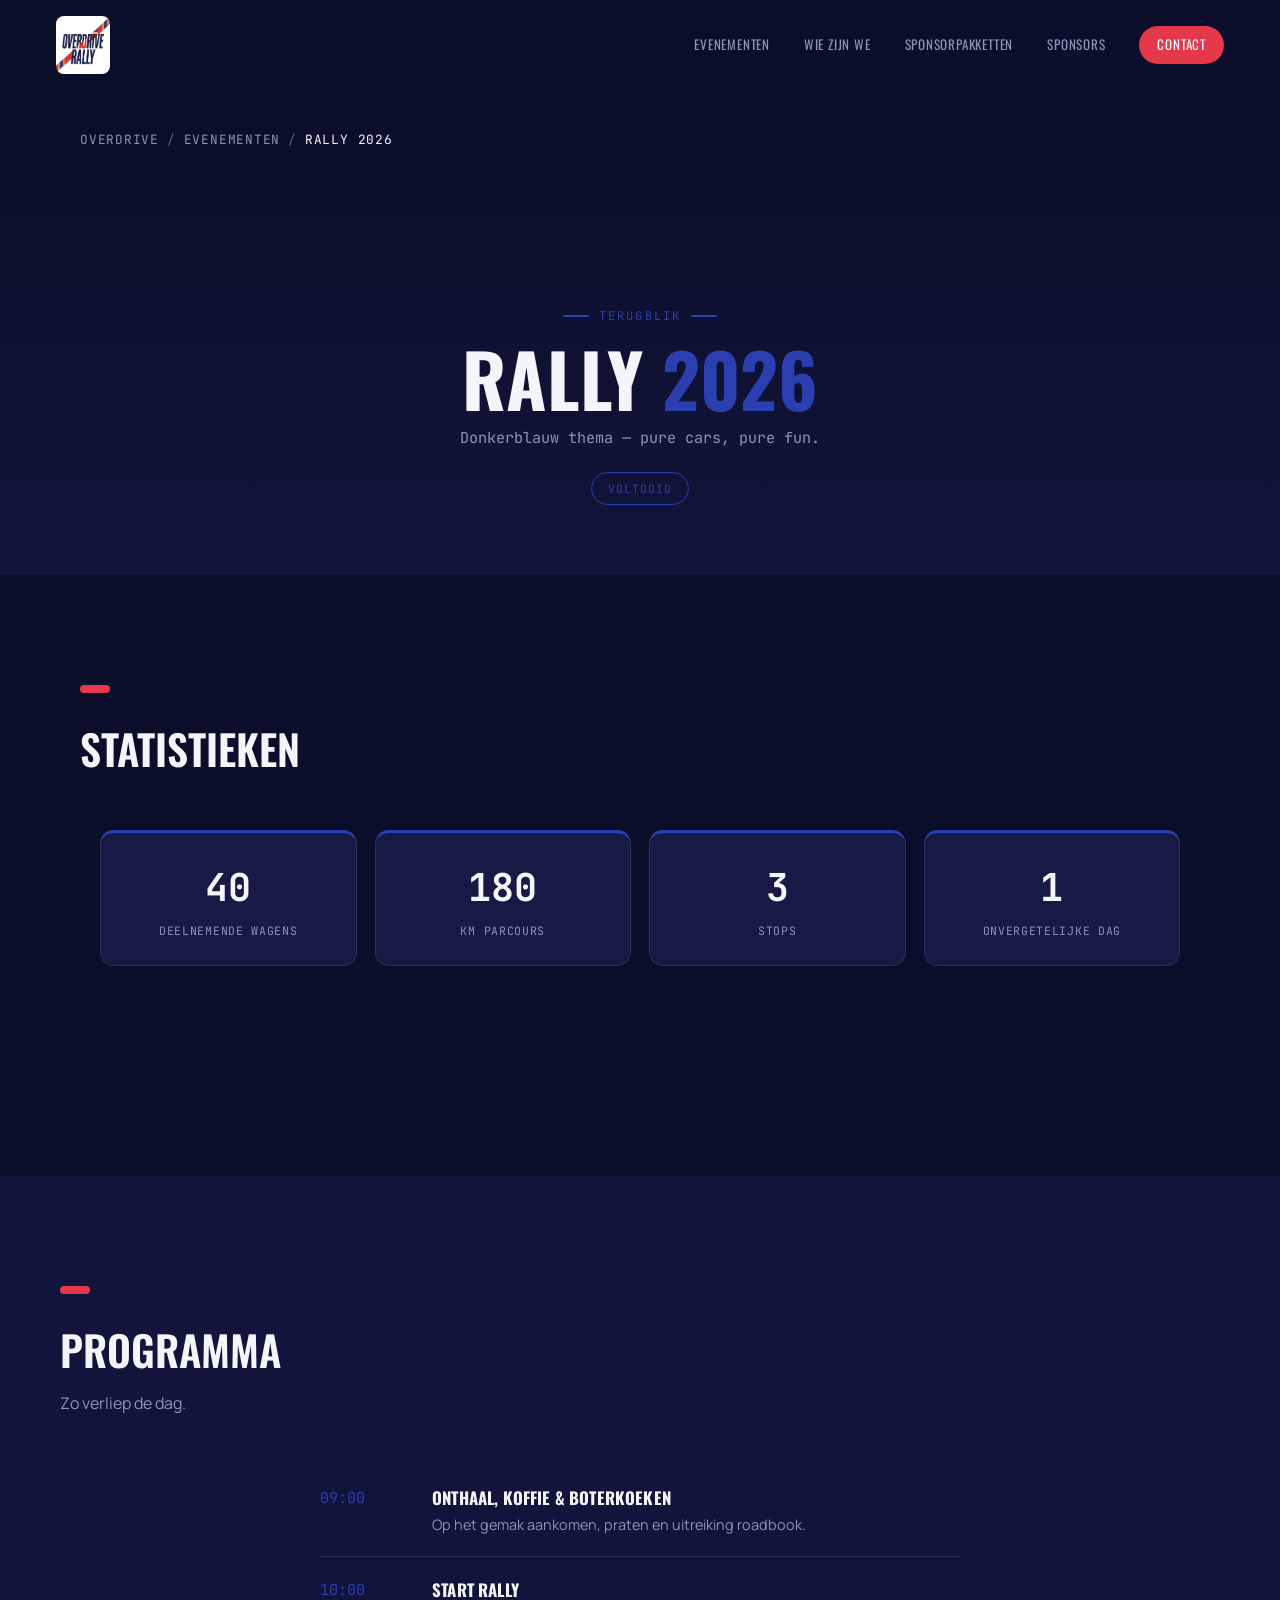
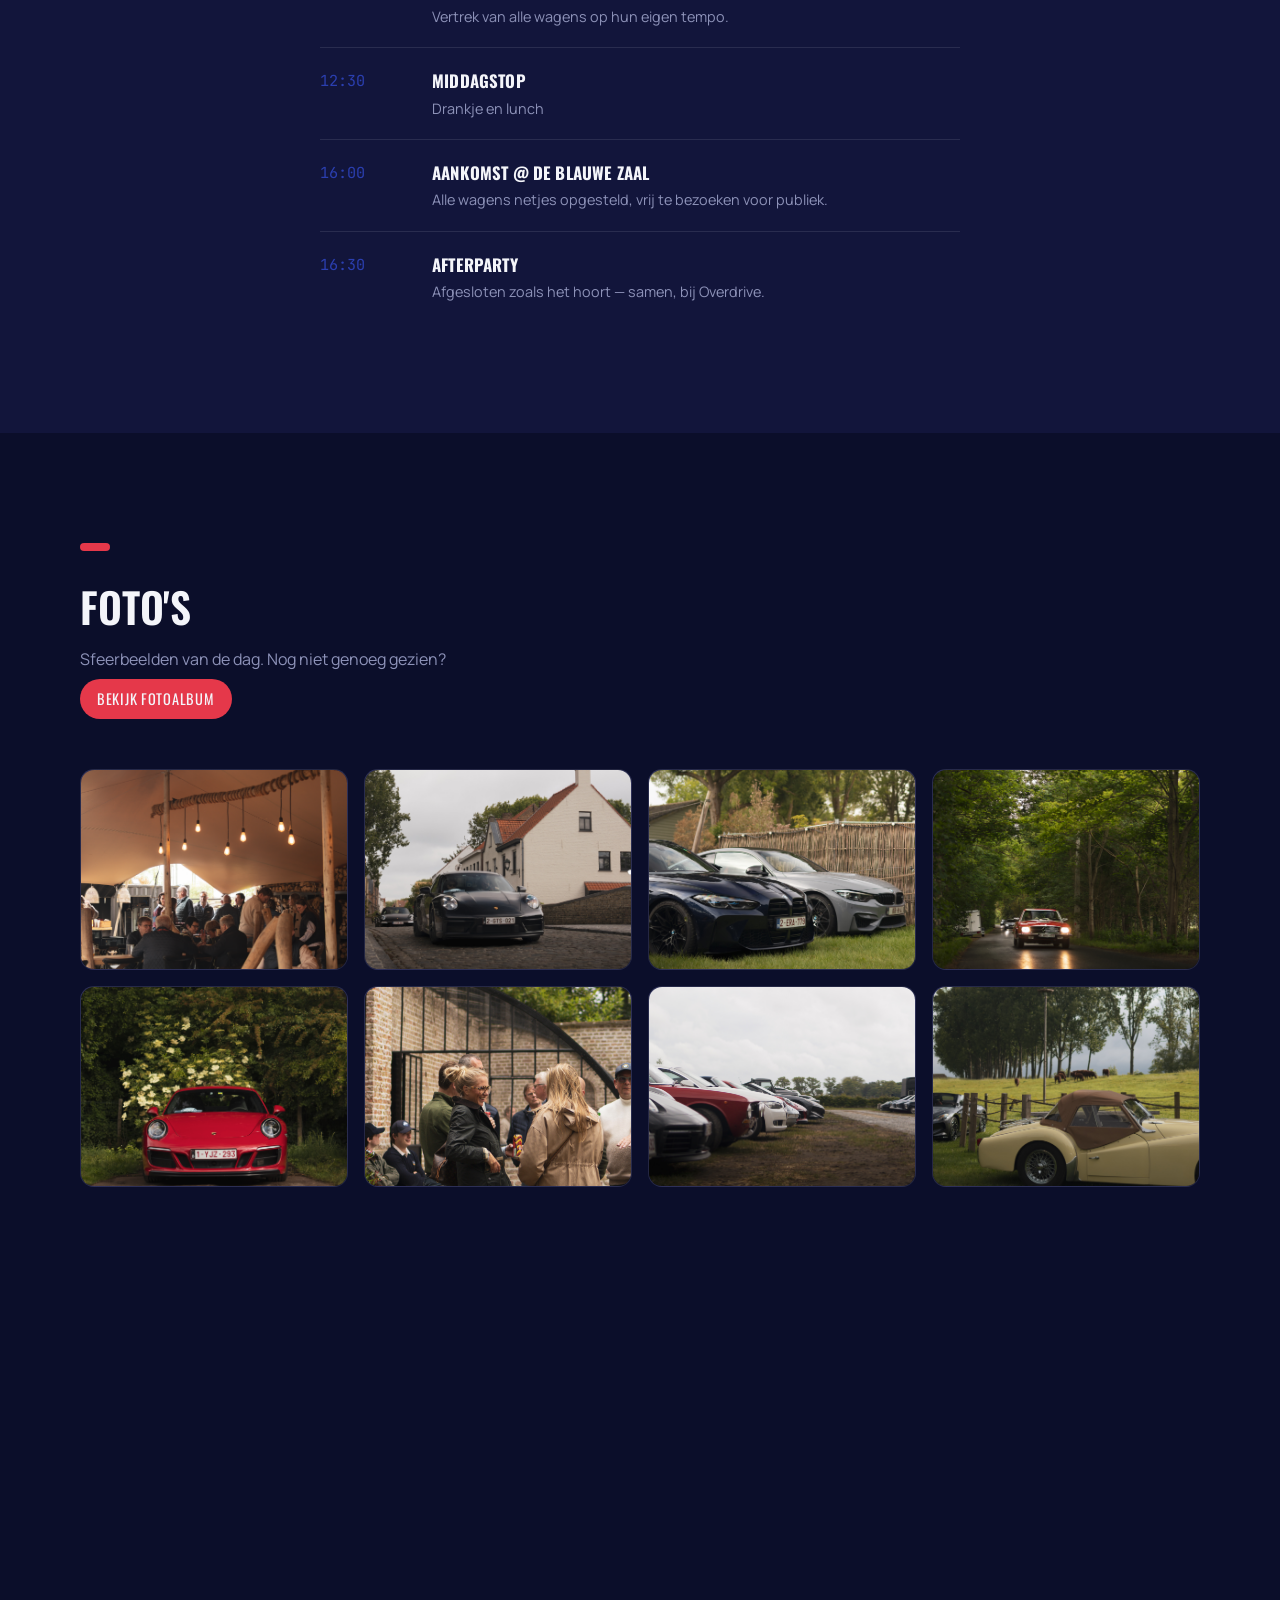
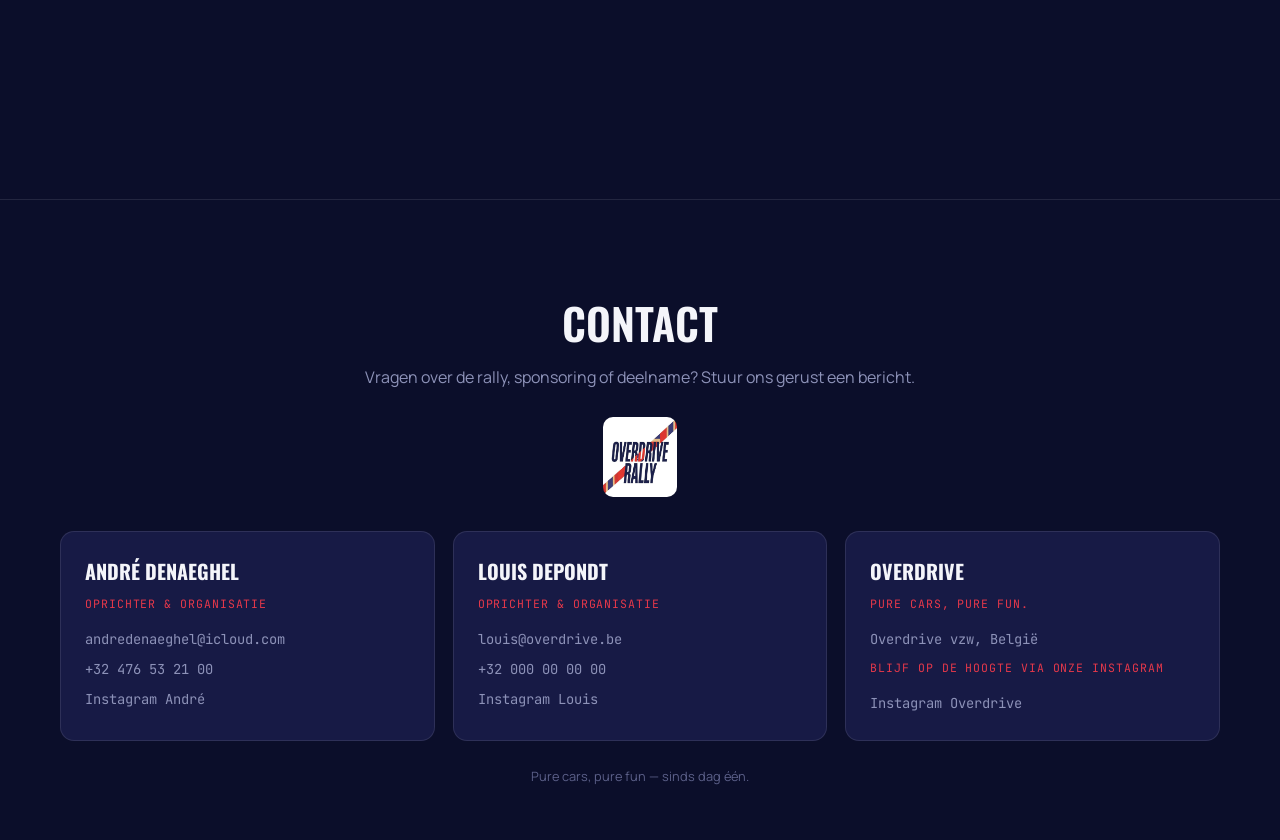
==== commit 84e750fb: "Refactor code structure for improved readability and maintainability" ====
--- a/rally2026.html
+++ b/rally2026.html
@@ -9,6 +9,8 @@
 <link rel="preconnect" href="https://fonts.gstatic.com" crossorigin>
 <link href="https://fonts.googleapis.com/css2?family=Oswald:wght@400;500;600;700&family=Manrope:wght@400;500;600;700;800&family=JetBrains+Mono:wght@400;500;700&display=swap" rel="stylesheet">
 <link rel="stylesheet" href="style.css">
+<link rel="icon" type="image/x-icon" href="/images/favicon.ico">
+
 <style>:root{ --edition-color: #2b3fb0; }</style>
 </head>
 <body>
@@ -93,7 +95,7 @@
         <span class="timeline-time">10:00</span>
         <div class="timeline-content">
           <h4>Start rally</h4>
-          <p>Vertrek van alle wagens op eigen tempo.</p>
+          <p>Vertrek van alle wagens op hun eigen tempo.</p>
         </div>
       </div>
       <div class="timeline-item">
@@ -106,14 +108,14 @@
       <div class="timeline-item">
         <span class="timeline-time">16:00</span>
         <div class="timeline-content">
-          <h4>Aankomst in de blauwe zaal</h4>
+          <h4>Aankomst &#64; De blauwe zaal</h4>
           <p>Alle wagens netjes opgesteld, vrij te bezoeken voor publiek.</p>
         </div>
       </div>
       <div class="timeline-item">
         <span class="timeline-time">16:30</span>
         <div class="timeline-content">
-          <h4>Afterparty in de blauwe zaal</h4>
+          <h4>Afterparty</h4>
           <p>Afgesloten zoals het hoort — samen, bij Overdrive.</p>
         </div>
       </div>
@@ -192,7 +194,7 @@
         <a href="https://www.instagram.com/overdrivebelgium/">Instagram Overdrive</a>
       </article>
     </div>
-    <p class="contact-note">Pure cars, pure fun — sinds jaar en dag.</p>
+    <p class="contact-note">Pure cars, pure fun — sinds dag één.</p>
   </div>
 </footer>
 
--- a/style.css
+++ b/style.css
@@ -701,40 +701,7 @@
   letter-spacing: 0.08em;
 }
 
-/* Backyard */
-.backyard {
-  display: none;
-  padding: 0;
-}
-.backyard-inner {
-  display: grid;
-  grid-template-columns: 1.2fr 1fr;
-  align-items: center;
-  gap: 40px;
-  max-width: var(--container);
-  margin: 0 auto;
-  padding: 90px 20px;
-}
-.backyard-text p {
-  color: var(--muted);
-  margin-top: 16px;
-  max-width: 46ch;
-}
-.backyard-visual {
-  aspect-ratio: 1;
-  border-radius: var(--radius);
-  background: radial-gradient(circle, rgba(229, 56, 74, 0.22), var(--bg-alt-2) 70%);
-  display: flex;
-  align-items: center;
-  justify-content: center;
-  font-size: 3.2rem;
-  border: 1px solid var(--line);
-}
-@media (max-width: 780px) {
-  .backyard-inner {
-    grid-template-columns: 1fr;
-  }
-}
+
 
 /* Reveal on scroll */
 .section,
@@ -1454,39 +1421,7 @@
   text-align: center;
 }
 
-/* Backyard */
-.backyard {
-  padding: 0;
-}
-.backyard-inner {
-  display: grid;
-  grid-template-columns: 1.2fr 1fr;
-  align-items: center;
-  gap: 40px;
-  max-width: var(--container);
-  margin: 0 auto;
-  padding: 90px 20px;
-}
-.backyard-text p {
-  color: var(--muted);
-  margin-top: 16px;
-  max-width: 46ch;
-}
-.backyard-visual {
-  aspect-ratio: 1;
-  border-radius: var(--radius);
-  background: radial-gradient(circle, rgba(229, 56, 74, 0.22), var(--bg-alt-2) 70%);
-  display: flex;
-  align-items: center;
-  justify-content: center;
-  font-size: 3.2rem;
-  border: 1px solid var(--line);
-}
-@media (max-width: 780px) {
-  .backyard-inner {
-    grid-template-columns: 1fr;
-  }
-}
+
 
 /* Reveal on scroll */
 .section,
@@ -1716,53 +1651,7 @@
   }
 }
 
-/* Podium */
-.podium-grid {
-  display: grid;
-  grid-template-columns: repeat(auto-fit, minmax(220px, 1fr));
-  gap: 20px;
-  align-items: end;
-}
-.podium-card {
-  background: var(--bg-alt-2);
-  border: 1px solid var(--line);
-  border-radius: var(--radius);
-  padding: 26px;
-  text-align: center;
-  position: relative;
-}
-.podium-card.rank-1 {
-  border-color: var(--red);
-  padding-top: 34px;
-}
-.podium-rank {
-  display: inline-flex;
-  align-items: center;
-  justify-content: center;
-  width: 40px;
-  height: 40px;
-  border-radius: 50%;
-  background: var(--bg);
-  border: 1px solid var(--line);
-  font-family: var(--font-mono);
-  font-weight: 700;
-  margin-bottom: 14px;
-}
-.podium-card.rank-1 .podium-rank {
-  background: var(--red);
-  border-color: var(--red);
-  color: var(--white);
-}
-.podium-name {
-  font-family: var(--font-display);
-  text-transform: uppercase;
-  font-size: 1.15rem;
-}
-.podium-detail {
-  color: var(--muted);
-  font-size: 0.85rem;
-  margin-top: 4px;
-}
+
 
 /* Sponsor thanks */
 .thanks-row {
@@ -1930,11 +1819,14 @@
 /* Inschrijven */
 .register-grid {
   display: grid;
-  grid-template-columns: repeat(auto-fit, minmax(220px, 1fr));
-  gap: 20px;
-  max-width: 900px;
+  grid-template-columns: repeat(auto-fit, minmax(160px, 1fr));
+  gap: 18px;
+  max-width: var(--container);
   margin: 0 auto;
-}
+  padding: 0 20px 100px;
+}
+
+  
 .register-step {
   background: var(--bg-alt-2);
   border: 1px solid var(--line);
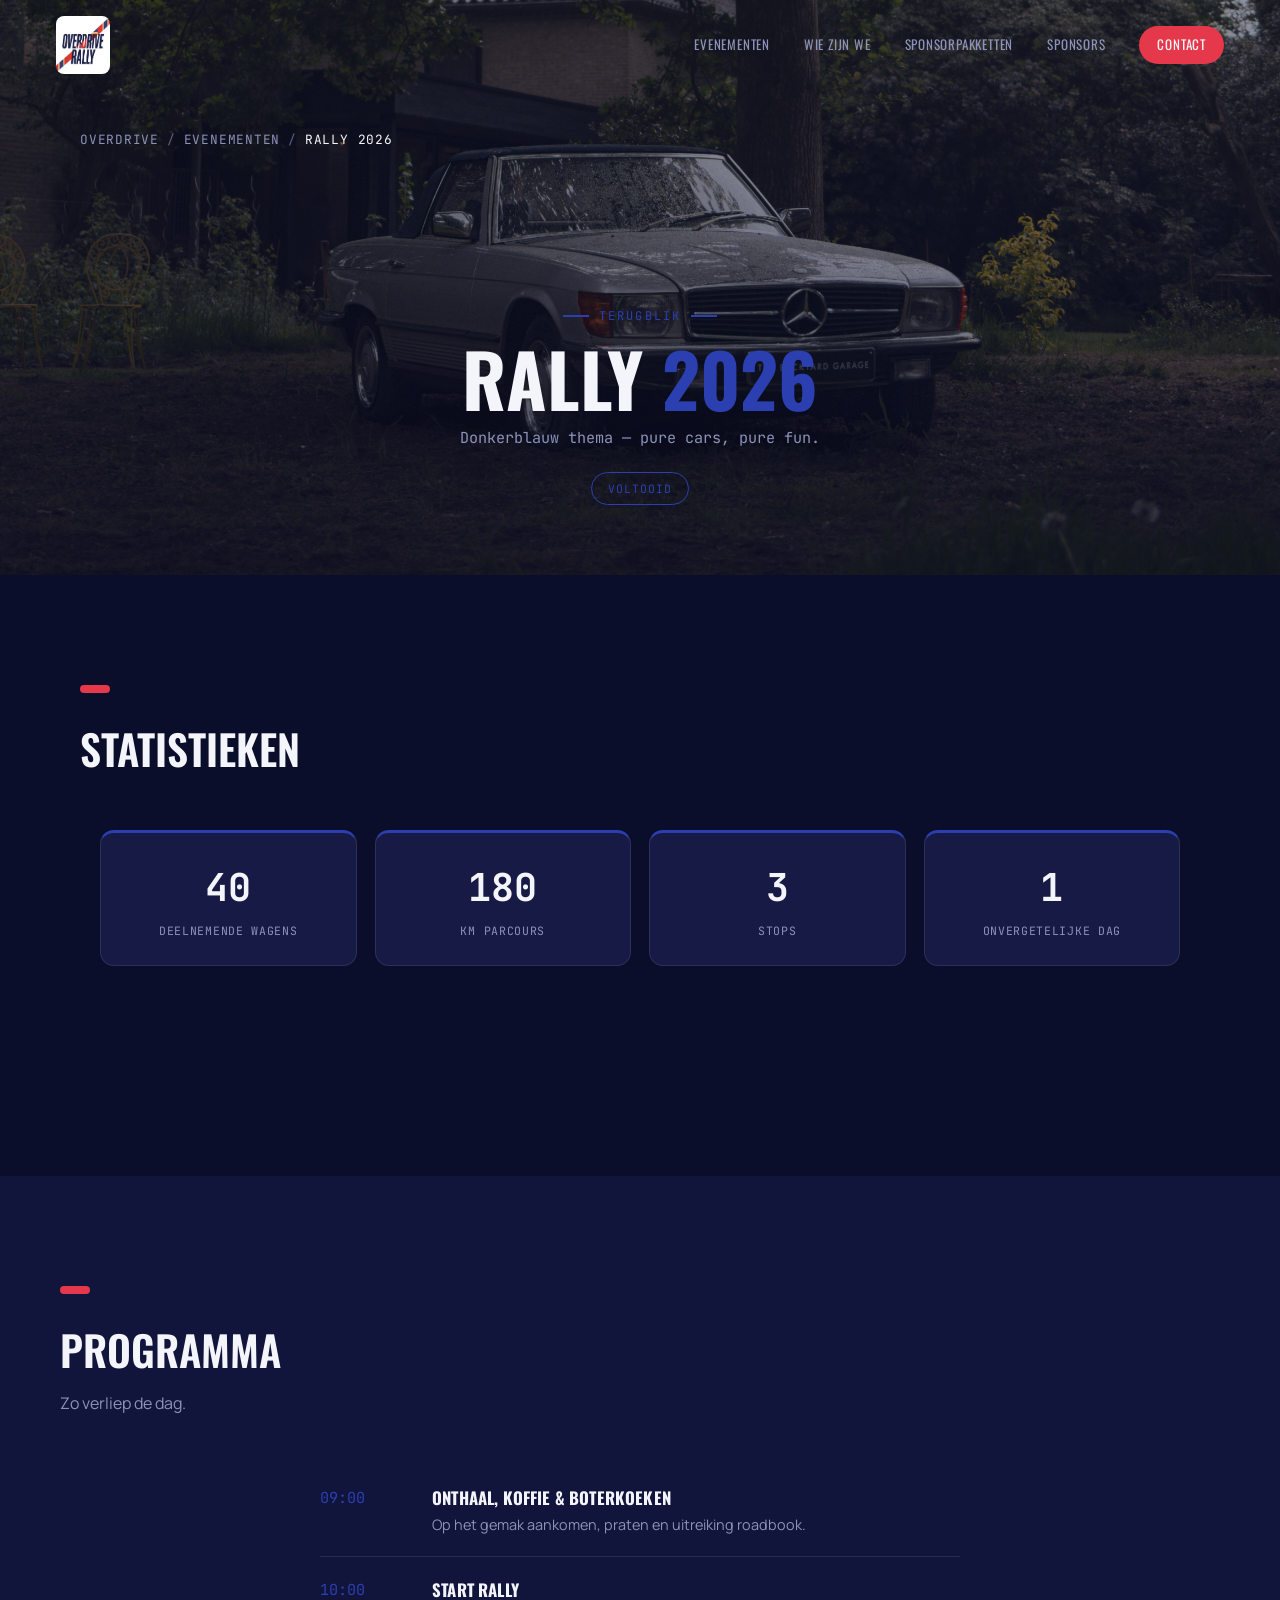
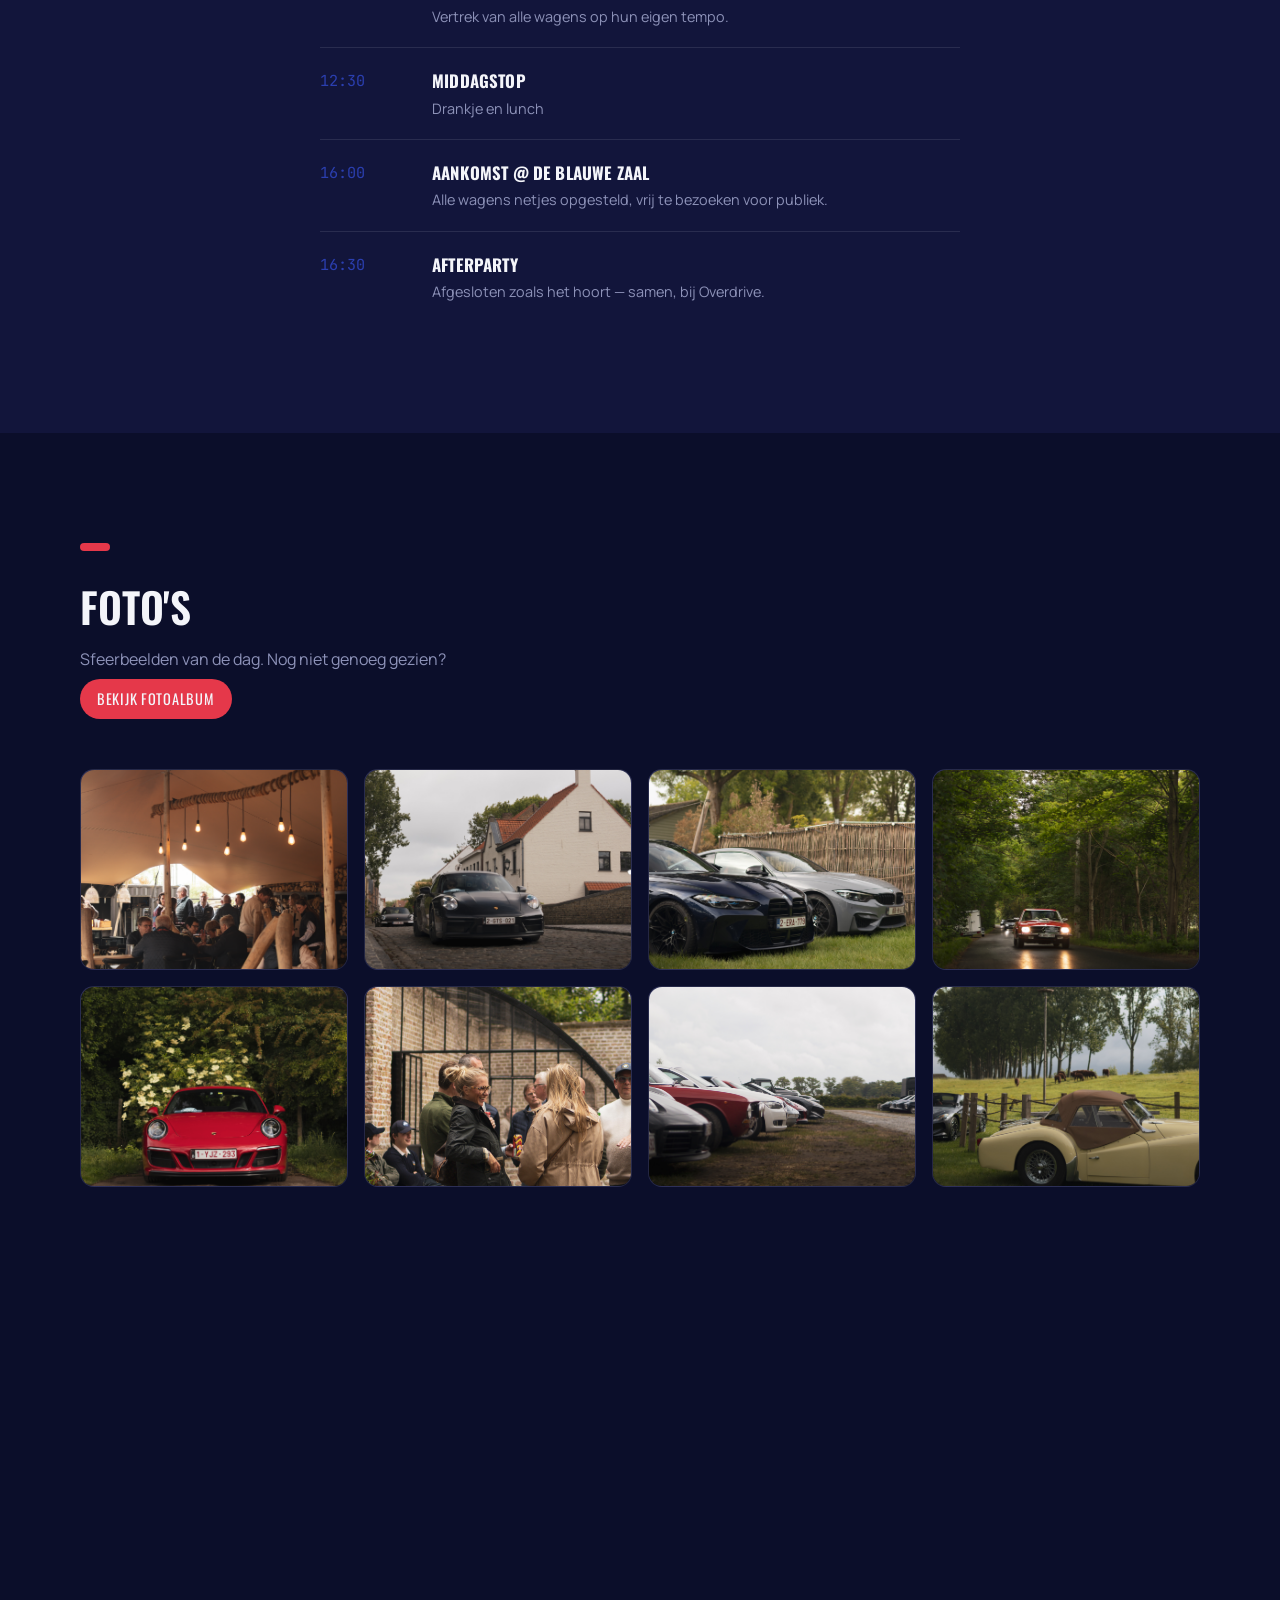
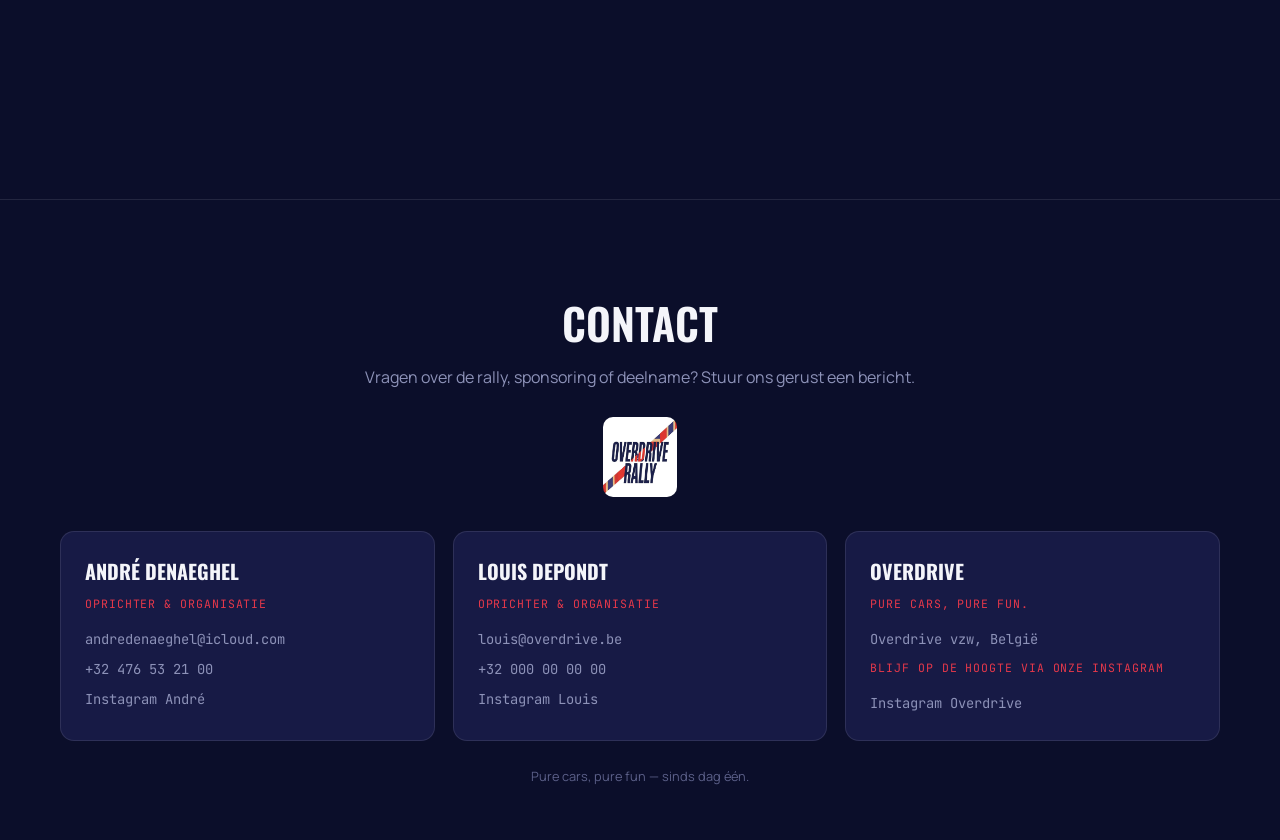
==== commit 044a4bfc: "Add recap hero section and styles for Rally 2026 page; update registration instructions for Rally 20" ====
--- a/rally2026.html
+++ b/rally2026.html
@@ -38,7 +38,9 @@
 </header>
 
 <main>
-<p class="breadcrumb"><a href="../index.html">Overdrive</a><span>/</span><a href="../index.html#evenementen">Evenementen</a><span>/</span>Rally 2026</p>
+  <div class="recap-hero-shell">
+    <img src="images/Rally2026/Achetgrond-foto.jpg" alt="Rally 2026" class="page-hero-image">
+    <p class="breadcrumb"><a href="../index.html">Overdrive</a><span>/</span><a href="../index.html#evenementen">Evenementen</a><span>/</span>Rally 2026</p>
 
 
   <section class="page-hero">
@@ -47,6 +49,7 @@
     <p class="page-hero-tagline">Donkerblauw thema — pure cars, pure fun.</p>
     <span class="status-pill">Voltooid</span>
   </section>
+  </div>
 
   <!-- STATS -->
    <section class="section" id="stats">
--- a/style.css
+++ b/style.css
@@ -1711,6 +1711,27 @@
 }
 
 /* ===== Event detail pages ===== */
+.recap-hero-shell {
+  position: relative;
+  overflow: hidden;
+}
+.recap-hero-shell::after {
+  content: '';
+  position: absolute;
+  inset: 0;
+  z-index: 1;
+  background: linear-gradient(180deg, rgba(11, 14, 42, 0.45), rgba(11, 14, 42, 0.62));
+  pointer-events: none;
+}
+.recap-hero-shell > .breadcrumb,
+.recap-hero-shell > .page-hero {
+  position: relative;
+  z-index: 2;
+  background: transparent;
+}
+.recap-hero-shell > .page-hero::after {
+  display: none;
+}
 .page-hero {
   position: relative;
   padding: 150px 20px 70px;
@@ -1718,12 +1739,25 @@
   overflow: hidden;
   background: linear-gradient(180deg, var(--bg) 0%, var(--bg-alt) 100%);
 }
+.page-hero-image {
+  position: absolute;
+  inset: 0;
+  z-index: 0;
+  width: 100%;
+  height: 100%;
+  object-fit: cover;
+  object-position: center;
+}
 .page-hero::after {
   content: '';
   position: absolute;
   inset: 0;
   z-index: -1;
   background: radial-gradient(circle at 50% 0%, color-mix(in srgb, var(--edition-color, var(--red)) 22%, transparent), transparent 60%);
+}
+.page-hero > :not(.page-hero-image) {
+  position: relative;
+  z-index: 2;
 }
 .back-link {
   display: inline-flex;
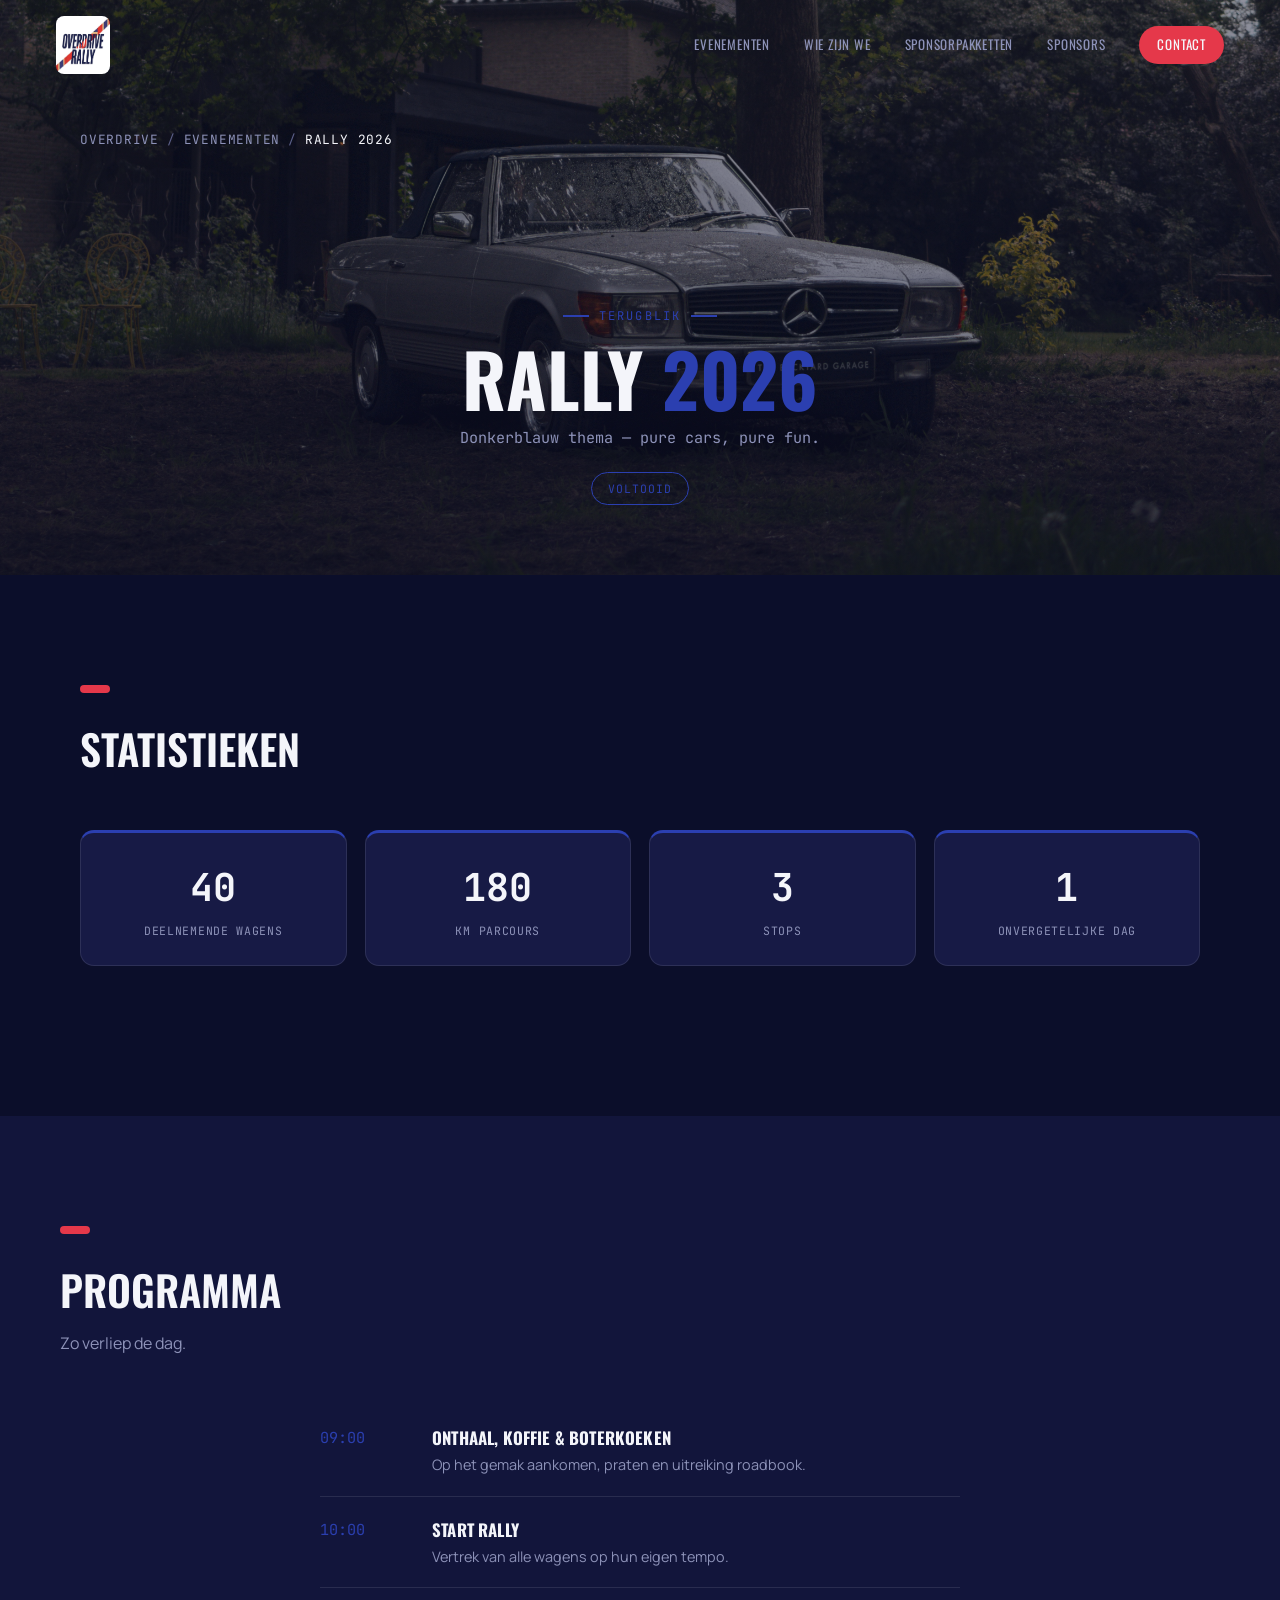
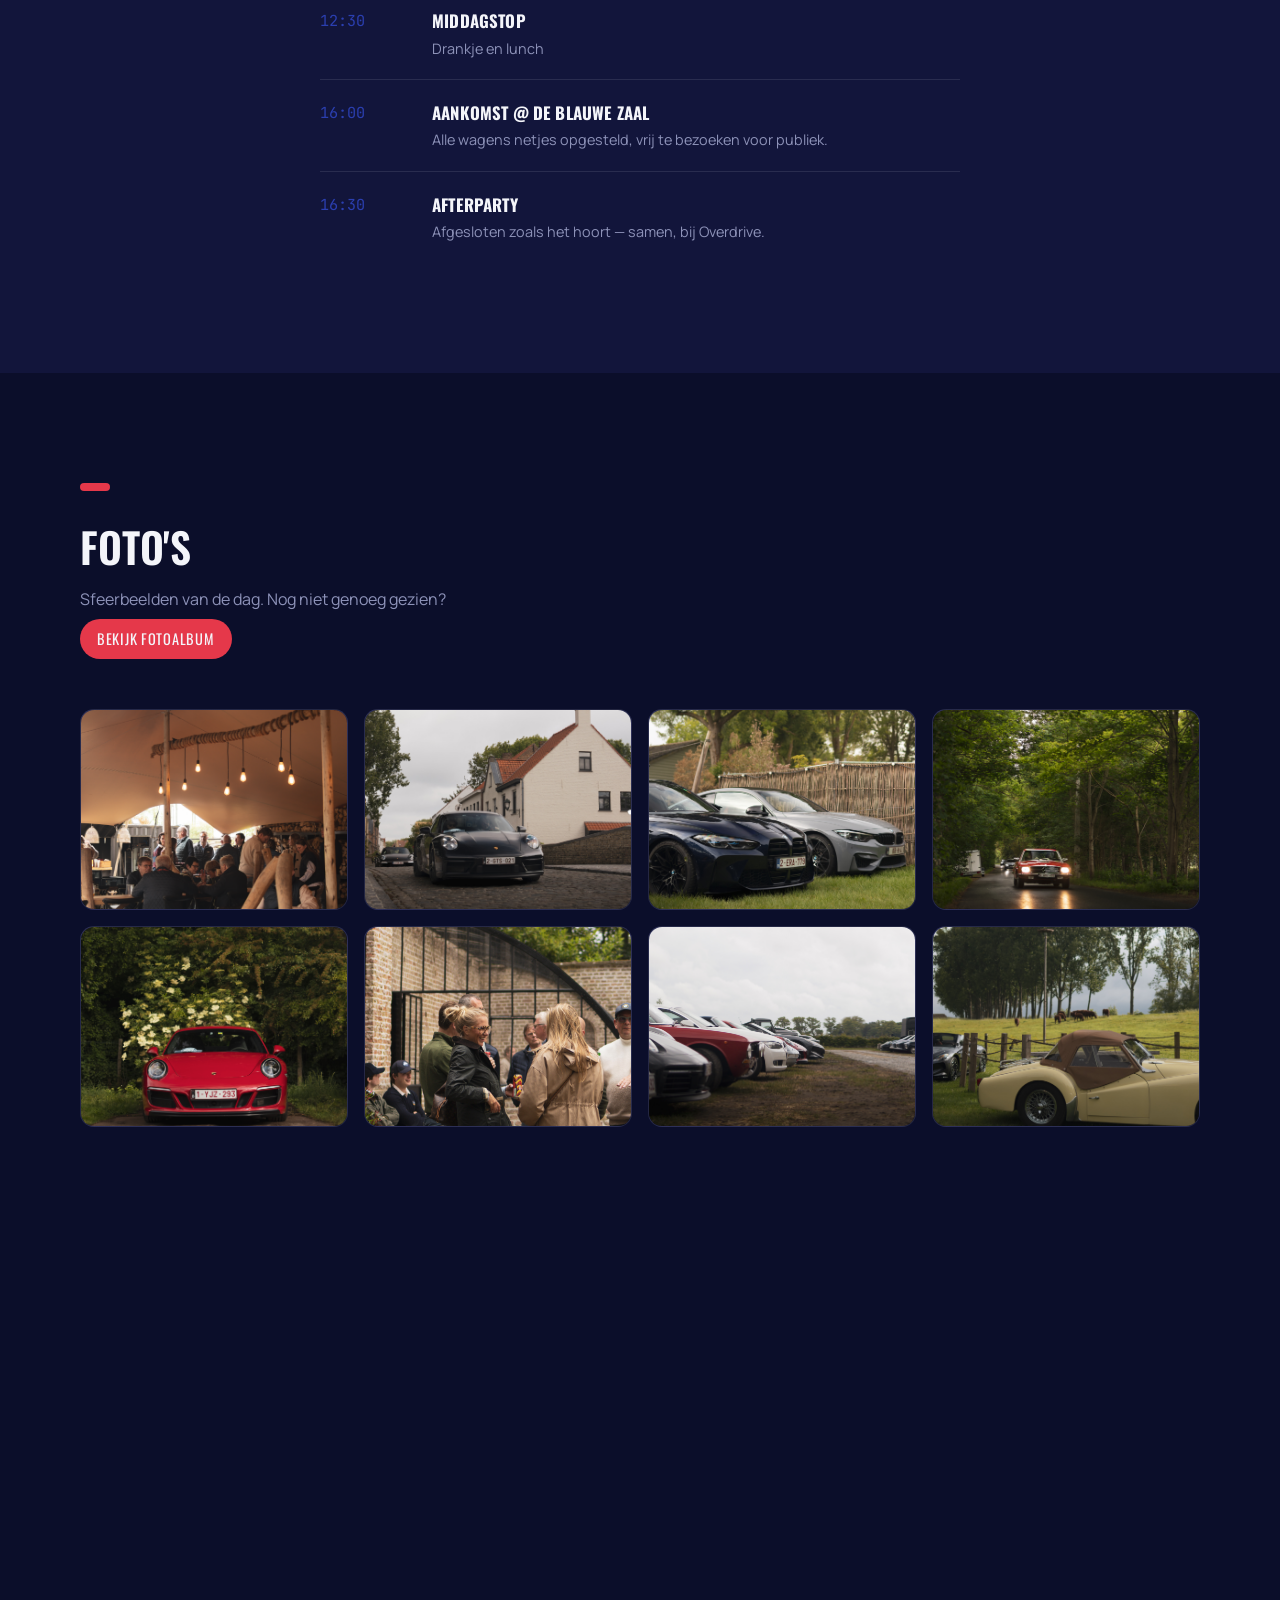
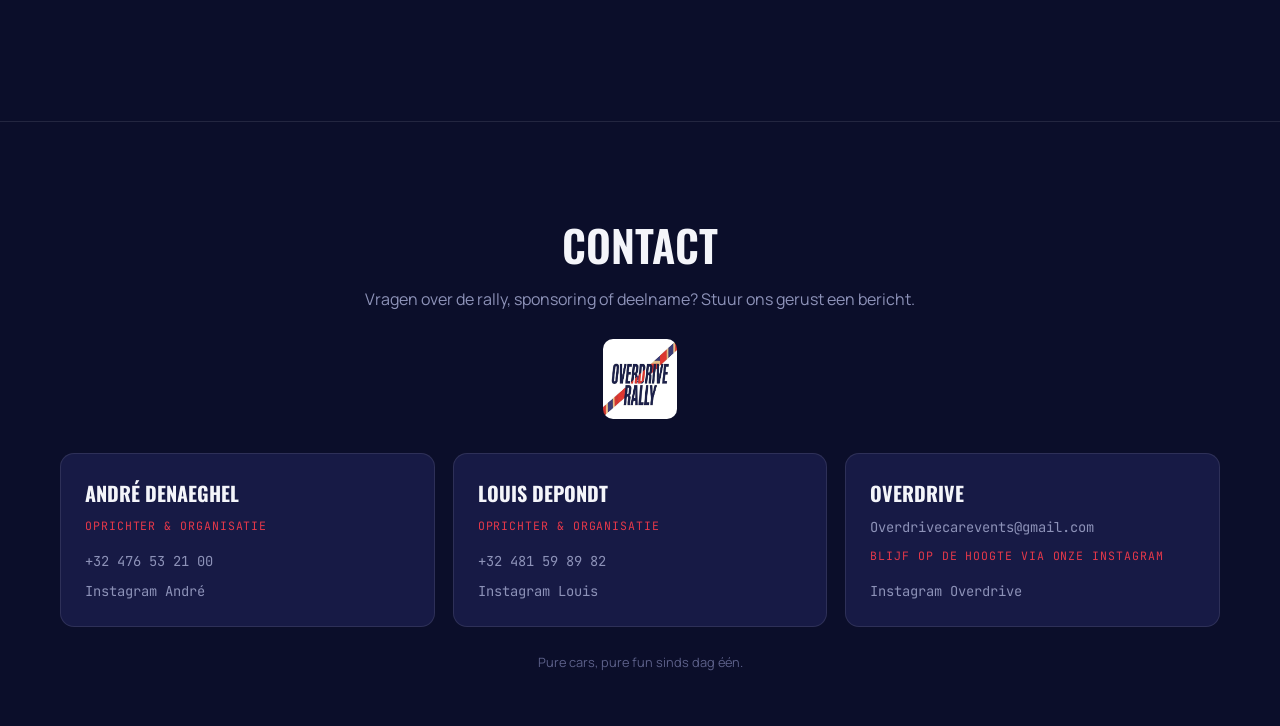
==== commit 17a2f7f9: "Add hero video background, responsive mobile nav, and about section updates Video file itself is git" ====
--- a/rally2026.html
+++ b/rally2026.html
@@ -155,16 +155,17 @@
     </div>
     <div class="sponsor-marquee" aria-label="Doorlopende sponsorband">
       <div class="sfeer-track" id="sfeerTrack">
-        <div class="sponsor-item"><span class="sponsor-logo"><img class="image-logo" src="images/sponsers/backyard.png" alt="Backyard logo"></span></div>
-        <div class="sponsor-item"><span class="sponsor-logo"><img class="image-logo" src="images/sponsers/garederobe.png" alt="Garederobe logo"></span></div>
-        <div class="sponsor-item"><span class="sponsor-logo"><img class="image-logo" src="images/sponsers/buitenhuis.png" alt="Buitenhuis logo"></span></div>
-        <div class="sponsor-item"><span class="sponsor-logo"><img class="image-logo" src="images/sponsers/garederobe.png" alt="Garederobe logo"></span></div>
+        <span class="sponsor-logo"><img class="image-logo" src="images/sponsers/backyard.png" alt="Backyard logo"></span>
+        <span class="sponsor-logo"><img class="image-logo" src="images/sponsers/garederobe.png" alt="Garederobe logo"></span>
+        <span class="sponsor-logo"><img class="image-logo" src="images/sponsers/buitenhuis.png" alt="Buitenhuis logo"></span>
+        <span class="sponsor-logo"><img class="image-logo" src="images/sponsers/garederobe.png" alt="Garederobe logo"></span>
       </div>
     </div>
   </section>
 
 </main>
 
+<!-- CONTACT / FOOTER -->
 <footer class="contact" id="contact">
   <div class="contact-inner">
     <div class="contact-title">
@@ -176,28 +177,29 @@
       <article class="contact-card">
         <h3>André Denaeghel</h3>
         <p>Oprichter &amp; organisatie</p>
-        <a href="mailto:andredenaeghel@icloud.com">andredenaeghel@icloud.com</a>
+        <!-- <a href="mailto:andredenaeghel@icloud.com">andredenaeghel@icloud.com</a> -->
         <a href="tel:+32476532100">+32 476 53 21 00</a>
-        <a href="https://www.instagram.com/andredenaeghel/">Instagram André</a>
+        <a href="https://www.instagram.com/andredenaeghel/" target="_blank">Instagram André</a>
       </article>
 
       <article class="contact-card">
         <h3>Louis Depondt</h3>
         <p>Oprichter &amp; organisatie</p>
-        <a href="mailto:louis@overdrive.be">louis@overdrive.be</a>
-        <a href="tel:+32000000000">+32 000 00 00 00</a>
-        <a href="https://www.instagram.com/louis_depondt/">Instagram Louis</a>
+        <!-- <a href="mailto:louis@overdrive.be">louis@overdrive.be</a> -->
+        <a href="tel:+32491598982">+32 481 59 89 82</a>
+        <a href="https://www.instagram.com/louis_depondt/" target="_blank">Instagram Louis</a>
       </article>
 
       <article class="contact-card">
         <h3>Overdrive</h3>
-        <p>Pure cars, pure fun.</p>
-        <a>Overdrive vzw, België</a>
-        <p>Blijf op de hoogte via onze Instagram</p>
-        <a href="https://www.instagram.com/overdrivebelgium/">Instagram Overdrive</a>
+        <!-- <p>Pure cars, pure fun.</p> -->
+        <a href="mailto:Overdrivecarevents@gmail.com">Overdrivecarevents@gmail.com</a>
+
+        <p>blijf op de hoogte via onze instagram</p>
+        <a href="https://www.instagram.com/overdrivebelgium/" target="_blank">Instagram Overdrive</a>
       </article>
     </div>
-    <p class="contact-note">Pure cars, pure fun — sinds dag één.</p>
+    <p class="contact-note">Pure cars, pure fun sinds dag één.</p>
   </div>
 </footer>
 
--- a/style.css
+++ b/style.css
@@ -334,6 +334,7 @@
   font-size: 2.1rem;
   font-weight: 700;
   color: var(--white);
+  transform: translateY(-20px);
 }
 .gauge-label {
   display: block;
@@ -392,7 +393,7 @@
 }
 .sfeer-track {
   display: flex;
-  gap: 0;
+  gap: 4rem;
   width: max-content;
   animation: scroll-left 34s linear infinite;
   will-change: transform;
@@ -763,7 +764,6 @@
   display: flex;
   flex-direction: column;
   gap: 9px;
-  min-height: 210px;
 }
 .contact-card h3 {
   font-family: var(--font-display);
@@ -1168,7 +1168,7 @@
 }
 .sfeer-track {
   display: flex;
-  gap: 16px;
+  
   width: max-content;
   animation: scroll-left 34s linear infinite;
 }
@@ -1524,7 +1524,7 @@
   gap: 18px;
   max-width: var(--container);
   margin: 0 auto;
-  padding: 0 20px 100px;
+  padding: 0 0px 40px;
 }
 .stat-card {
   background: var(--bg-alt-2);
@@ -1854,10 +1854,10 @@
 .register-grid {
   display: grid;
   grid-template-columns: repeat(auto-fit, minmax(160px, 1fr));
-  gap: 18px;
+  gap: 24px;
   max-width: var(--container);
   margin: 0 auto;
-  padding: 0 20px 100px;
+  padding: 0 0px 24px;
 }
 
   
@@ -1889,6 +1889,8 @@
   margin-top: 40px;
 }
 
+
+
 .btn .btn-primary .gallery-link a {
     margin-top: 20px;
     color: hotpink
@@ -1977,7 +1979,7 @@
   display: flex;
   flex-direction: column;
   gap: 9px;
-  min-height: 210px;
+
 }
 
 .contact-card h3 {
@@ -2012,3 +2014,109 @@
     height: 48px;
   }
 }
+
+/* ===== Hero video background ===== */
+.hero-video-bg {
+  position: absolute;
+  inset: 0;
+  z-index: 0;
+  width: 100%;
+  height: 100%;
+  object-fit: cover;
+  object-position: center;
+}
+.hero-video-overlay {
+  position: absolute;
+  inset: 0;
+  z-index: 1;
+  background: linear-gradient(180deg, rgba(11, 14, 42, 0.45), rgba(11, 14, 42, 0.62));
+  pointer-events: none;
+}
+.hero-inner {
+  position: relative;
+  z-index: 2;
+}
+
+/* ===== Wie zijn we — about layout ===== */
+.about-layout {
+  display: grid;
+  grid-template-columns: 1.1fr 0.9fr;
+  gap: 40px;
+  align-items: stretch;
+}
+.about-content {
+  display: flex;
+  flex-direction: column;
+  gap: 26px;
+}
+.about-photo {
+  position: relative;
+  border-radius: var(--radius);
+  overflow: hidden;
+  border: 1px solid var(--line);
+  min-height: 320px;
+}
+.team-photo {
+  position: absolute;
+  inset: 0;
+  width: 100%;
+  height: 100%;
+  object-fit: cover;
+  object-position: center;
+}
+.founding-story {
+  position: relative;
+  background: linear-gradient(165deg, var(--bg-alt-2), rgba(229, 56, 74, 0.08));
+  border: 1px solid var(--red);
+  border-radius: var(--radius);
+  padding: 28px 30px;
+}
+.founding-badge {
+  display: inline-block;
+  background: var(--red);
+  color: var(--white);
+  font-family: var(--font-mono);
+  font-size: 0.68rem;
+  text-transform: uppercase;
+  letter-spacing: 0.08em;
+  padding: 5px 12px;
+  border-radius: 999px;
+  margin-bottom: 14px;
+}
+.founding-story p {
+  color: var(--white);
+  font-size: 0.98rem;
+  line-height: 1.6;
+}
+@media (max-width: 900px) {
+  .about-layout {
+    grid-template-columns: 1fr;
+  }
+  .about-photo {
+    min-height: 260px;
+    order: -1;
+  }
+}
+
+/* ===== Mobile nav backdrop + scroll lock ===== */
+.nav-backdrop {
+  position: fixed;
+  inset: 0;
+  z-index: 90;
+  background: rgba(11, 14, 42, 0.6);
+  opacity: 0;
+  pointer-events: none;
+  transition: opacity 0.3s ease;
+}
+.nav-backdrop.is-open {
+  opacity: 1;
+  pointer-events: auto;
+}
+body.nav-open {
+  overflow: hidden;
+}
+@media (min-width: 781px) {
+  .nav-backdrop {
+    display: none;
+  }
+}
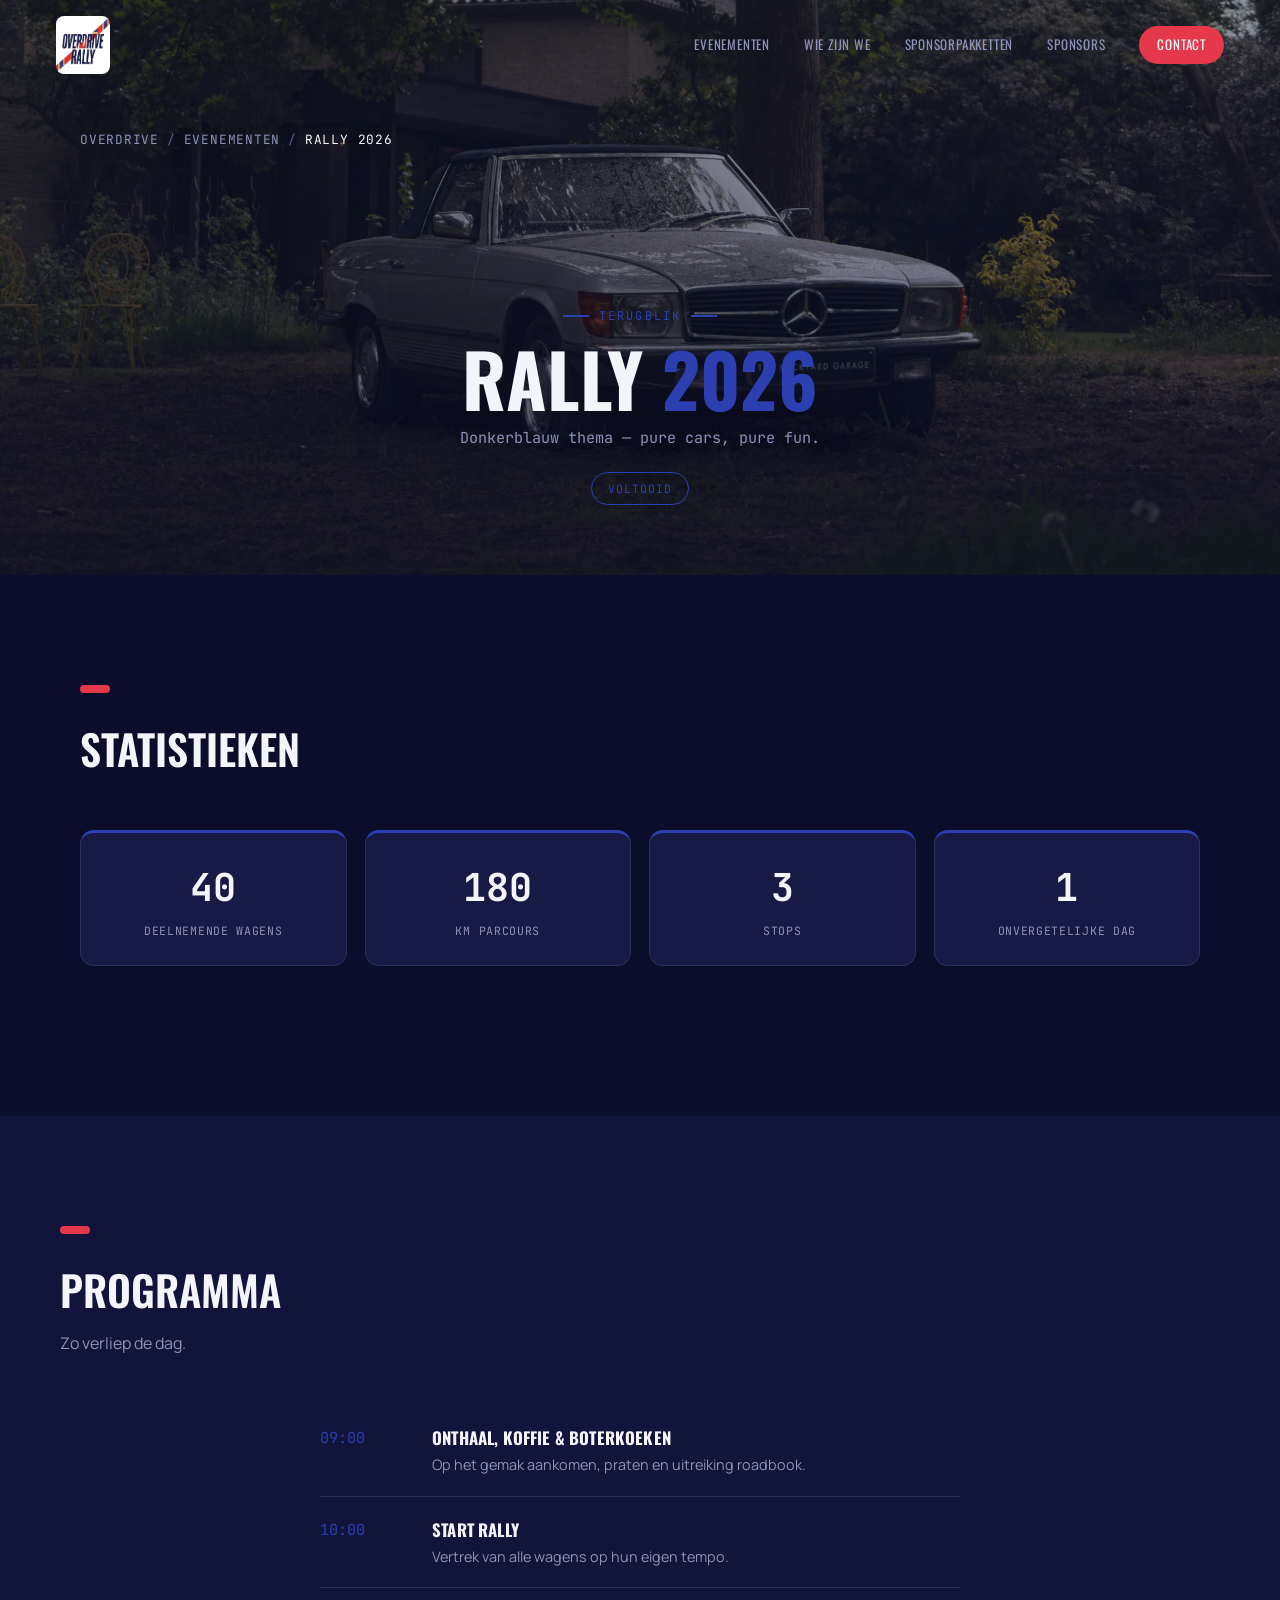
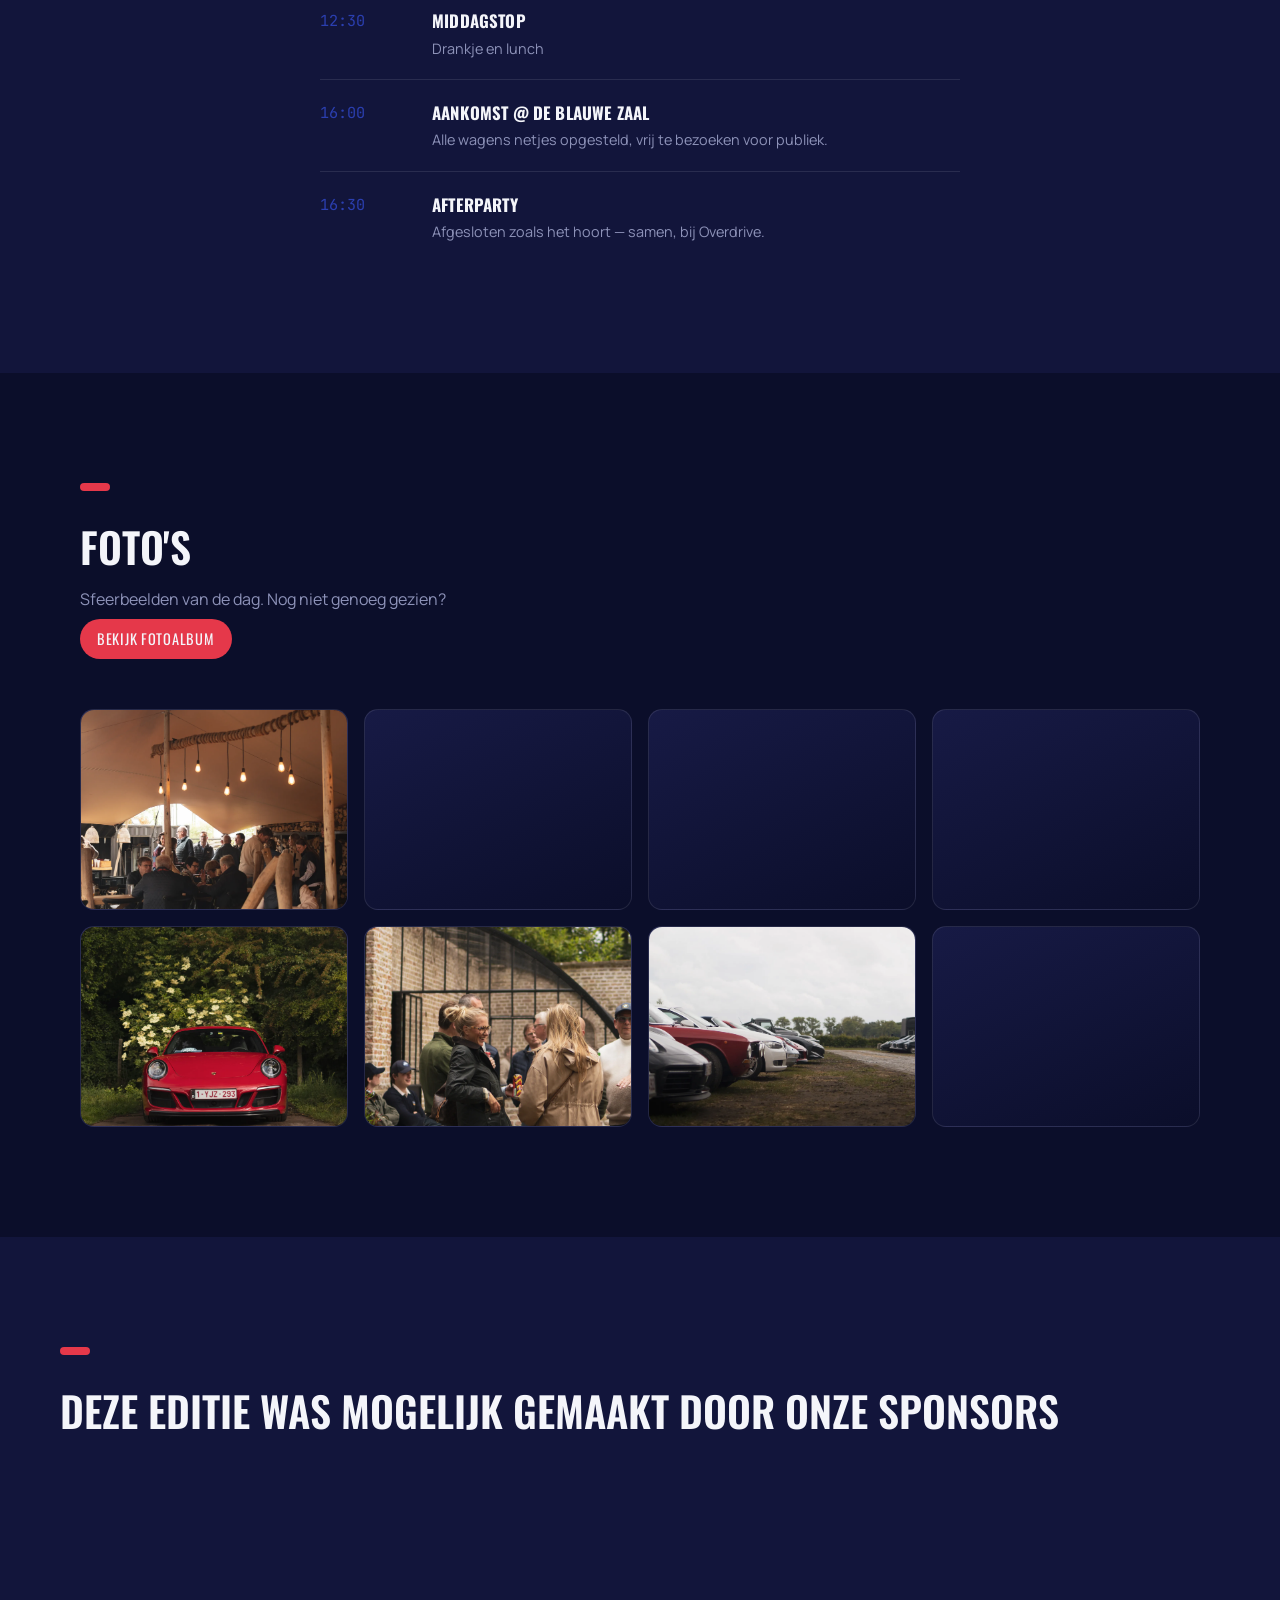
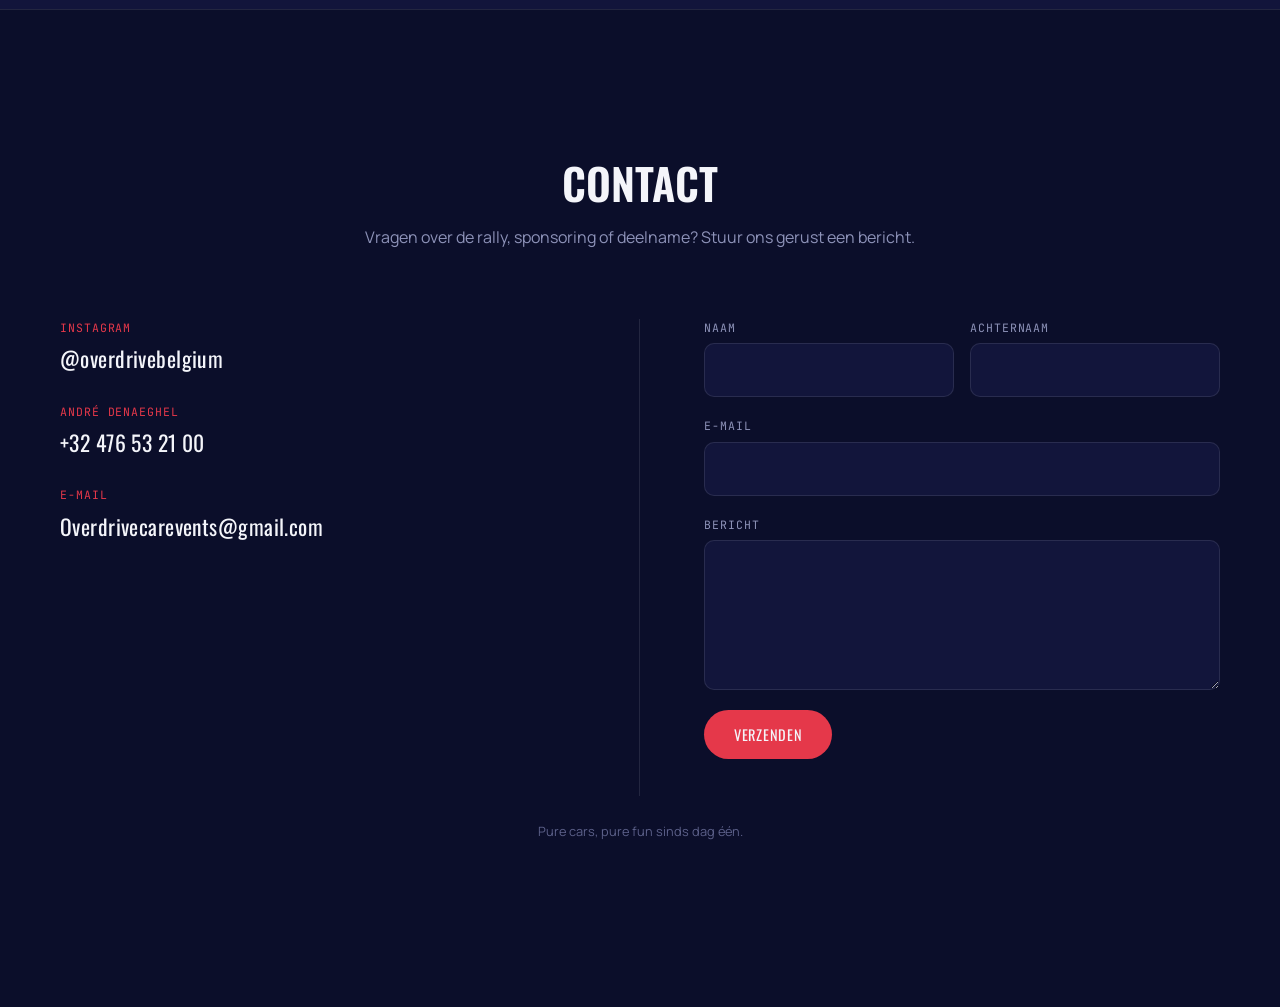
==== commit 7ea11f7e: "Add hero video asset to the project" ====
--- a/rally2026.html
+++ b/rally2026.html
@@ -39,7 +39,7 @@
 
 <main>
   <div class="recap-hero-shell">
-    <img src="images/Rally2026/Achetgrond-foto.jpg" alt="Rally 2026" class="page-hero-image">
+    <img src="images/Rally2026/Achetgrond-foto.webp" alt="Rally 2026" class="page-hero-image">
     <p class="breadcrumb"><a href="../index.html">Overdrive</a><span>/</span><a href="../index.html#evenementen">Evenementen</a><span>/</span>Rally 2026</p>
 
 
@@ -130,23 +130,21 @@
       <span class="gauge-tick-mark" aria-hidden="true"></span>
       <h2>Foto's</h2>
       <p class="section-sub">Sfeerbeelden van de dag. Nog niet genoeg gezien? </p>
-      <a href="https://drive.google.com/drive/folders/1KmbII7BZd3j06BNtIY8hn1Jp9V_P7p_y?usp=sharing" class="btn btn-primary gallery-link">Bekijk fotoalbum</a>
+      <a href="https://drive.google.com/drive/folders/1KmbII7BZd3j06BNtIY8hn1Jp9V_P7p_y?usp=sharing" class="btn btn-primary gallery-link" target="_blank">Bekijk fotoalbum</a>
         
     </div>
 
     <div class="photo-grid">
-      <div class="photo-tile"><img src="images/Rally2026/porsche-1-4.jpg" alt="Foto sfeer"></div>
-      <div class="photo-tile"><img src="images/Rally2026/overdrive-1-8.jpg" alt="foto zwarte posche"></div>
-      <div class="photo-tile"><img src="images/Rally2026/OVERDRIVE-1-18.jpg" alt="foto twee bmw's"></div>
-      <div class="photo-tile"><img src="images/Rally2026/overdrive-1-19.jpg" alt="foto rode auto"></div>
-      <div class="photo-tile"><img src="images/Rally2026/OVERDRIVE-1-40.jpg" alt="Foto rode porsch"></div>
-      <div class="photo-tile"><img src="images/Rally2026/overdrive-1-38.jpg" alt="foto sfeer lunch"></div>
-      <div class="photo-tile"><img src="images/Rally2026/overdrive-1-22.jpg" alt="foto rij auto's"></div>
-      <div class="photo-tile"><img src="images/Rally2026/OVERDRIVE-1-46.jpg" alt="foto gele auto"></div>
-    </div>
-  </section>
-
-  
+      <div class="photo-tile"><img src="images/Rally2026/porsche-1-4.webp" alt="Foto sfeer" loading="lazy" decoding="async"></div>
+      <div class="photo-tile"><img src="images/Rally2026/overdrive-1-8.webp" alt="foto zwarte posche" loading="lazy" decoding="async"></div>
+      <div class="photo-tile"><img src="images/Rally2026/OVERDRIVE-1-18.webp" alt="foto twee bmw's" loading="lazy" decoding="async"></div>
+      <div class="photo-tile"><img src="images/Rally2026/overdrive-1-19.webp" alt="foto rode auto" loading="lazy" decoding="async"></div>
+      <div class="photo-tile"><img src="images/Rally2026/OVERDRIVE-1-40.webp" alt="Foto rode porsch" loading="lazy" decoding="async"></div>
+      <div class="photo-tile"><img src="images/Rally2026/overdrive-1-38.webp" alt="foto sfeer lunch" loading="lazy" decoding="async"></div>
+      <div class="photo-tile"><img src="images/Rally2026/overdrive-1-22.webp" alt="foto rij auto's" loading="lazy" decoding="async"></div>
+      <div class="photo-tile"><img src="images/Rally2026/OVERDRIVE-1-46.webp" alt="foto gele auto" loading="lazy" decoding="async"></div>
+    </div>
+  </section>
 
   <section class="section section-alt sponsor-wall" id="sponsorwand">
     <div class="section-head">
@@ -172,32 +170,49 @@
       <h2>Contact</h2>
       <p>Vragen over de rally, sponsoring of deelname? Stuur ons gerust een bericht.</p>
     </div>
-    <img src="images/niuewlogo.jpg" alt="Overdrive" class="contact-logo">
-    <div class="contact-details">
-      <article class="contact-card">
-        <h3>André Denaeghel</h3>
-        <p>Oprichter &amp; organisatie</p>
-        <!-- <a href="mailto:andredenaeghel@icloud.com">andredenaeghel@icloud.com</a> -->
-        <a href="tel:+32476532100">+32 476 53 21 00</a>
-        <a href="https://www.instagram.com/andredenaeghel/" target="_blank">Instagram André</a>
-      </article>
-
-      <article class="contact-card">
-        <h3>Louis Depondt</h3>
-        <p>Oprichter &amp; organisatie</p>
-        <!-- <a href="mailto:louis@overdrive.be">louis@overdrive.be</a> -->
-        <a href="tel:+32491598982">+32 481 59 89 82</a>
-        <a href="https://www.instagram.com/louis_depondt/" target="_blank">Instagram Louis</a>
-      </article>
-
-      <article class="contact-card">
-        <h3>Overdrive</h3>
-        <!-- <p>Pure cars, pure fun.</p> -->
-        <a href="mailto:Overdrivecarevents@gmail.com">Overdrivecarevents@gmail.com</a>
-
-        <p>blijf op de hoogte via onze instagram</p>
-        <a href="https://www.instagram.com/overdrivebelgium/" target="_blank">Instagram Overdrive</a>
-      </article>
+    <div class="contact-layout">
+      <aside class="contact-info">
+        <ul class="contact-list">
+          <li>
+            <span class="contact-label">Instagram</span>
+            <a href="https://www.instagram.com/overdrivebelgium/" target="_blank" rel="noopener">@overdrivebelgium</a>
+          </li>
+          <li>
+            <span class="contact-label">André Denaeghel</span>
+            <a href="tel:+32476532100">+32 476 53 21 00</a>
+          </li>
+          <li>
+            <span class="contact-label">E-mail</span>
+            <a href="mailto:Overdrivecarevents@gmail.com">Overdrivecarevents@gmail.com</a>
+          </li>
+        </ul>
+      </aside>
+
+      <form class="contact-form" id="contactForm" action="https://formsubmit.co/Overdrivecarevents@gmail.com" method="POST">
+        <div class="form-row">
+          <label class="form-field">
+            <span>Naam</span>
+            <input type="text" name="Naam" autocomplete="given-name" required>
+          </label>
+          <label class="form-field">
+            <span>Achternaam</span>
+            <input type="text" name="Achternaam" autocomplete="family-name" required>
+          </label>
+        </div>
+        <label class="form-field">
+          <span>E-mail</span>
+          <input type="email" name="email" autocomplete="email" required>
+        </label>
+        <label class="form-field">
+          <span>Bericht</span>
+          <textarea name="Bericht" rows="5" required></textarea>
+        </label>
+        <input type="hidden" name="_subject" value="Nieuw bericht via de Overdrive website">
+        <input type="hidden" name="_template" value="table">
+        <input type="text" name="_honey" class="form-honey" tabindex="-1" autocomplete="off" aria-hidden="true">
+        <button type="submit" class="btn btn-primary">Verzenden</button>
+        <p class="form-status" role="status" aria-live="polite"></p>
+      </form>
     </div>
     <p class="contact-note">Pure cars, pure fun sinds dag één.</p>
   </div>
--- a/style.css
+++ b/style.css
@@ -482,6 +482,10 @@
   margin-top: 10px;
   max-width: 46ch;
 }
+.section-sub.extra{
+  margin-top: 0px;
+
+}
 
 /* Events */
 .event-grid {
@@ -2120,3 +2124,151 @@
     display: none;
   }
 }
+
+/* ===== Contact: info links + formulier rechts ===== */
+.contact-layout {
+  display: grid;
+  grid-template-columns: minmax(0, 1fr) minmax(0, 1fr);
+  gap: 0;
+  text-align: left;
+  align-items: start;
+  margin-top: 70px;
+}
+.contact-info {
+  align-self: stretch;
+  padding-right: 64px;
+  border-right: 1px solid var(--line);
+}
+.contact {
+  padding-top: 140px;
+}
+.contact-list {
+  list-style: none;
+  display: flex;
+  flex-direction: column;
+  gap: 28px;
+}
+.contact-list li {
+  display: flex;
+  flex-direction: column;
+  gap: 6px;
+}
+.contact-label {
+  color: var(--red);
+  font-family: var(--font-mono);
+  font-size: 0.72rem;
+  text-transform: uppercase;
+  letter-spacing: 0.08em;
+}
+.contact-list a {
+  color: var(--white);
+  font-family: var(--font-display);
+  font-size: 1.35rem;
+  letter-spacing: 0.02em;
+  overflow-wrap: anywhere;
+  transition: color 0.2s ease;
+}
+.contact-list a:hover {
+  color: var(--red);
+}
+.contact-form {
+  display: flex;
+  flex-direction: column;
+  gap: 20px;
+  padding-left: 64px;
+}
+.form-row {
+  display: grid;
+  grid-template-columns: 1fr 1fr;
+  gap: 16px;
+}
+.form-field {
+  display: flex;
+  flex-direction: column;
+  gap: 7px;
+}
+.form-field span {
+  color: var(--muted);
+  font-family: var(--font-mono);
+  font-size: 0.72rem;
+  text-transform: uppercase;
+  letter-spacing: 0.08em;
+}
+.form-field input,
+.form-field textarea {
+  width: 100%;
+  background: var(--bg-alt);
+  border: 1px solid var(--line);
+  border-radius: 10px;
+  padding: 14px 16px;
+  color: var(--white);
+  font: inherit;
+  font-family: var(--font-body);
+  transition: border-color 0.2s ease;
+}
+.form-field textarea {
+  resize: vertical;
+  min-height: 130px;
+}
+.form-field input:focus,
+.form-field textarea:focus {
+  outline: none;
+  border-color: var(--red);
+}
+.form-honey {
+  position: absolute;
+  left: -9999px;
+  width: 1px;
+  height: 1px;
+  opacity: 0;
+}
+.contact-form .btn {
+  align-self: flex-start;
+  border: none;
+  cursor: pointer;
+}
+.contact-form .btn:disabled {
+  opacity: 0.6;
+  cursor: wait;
+}
+.form-status {
+  font-size: 0.9rem;
+  min-height: 1.2em;
+}
+.form-status.is-success {
+  color: #5fd38d;
+}
+.form-status.is-error {
+  color: var(--red);
+}
+
+@media (max-width: 780px) {
+  .contact-layout {
+    grid-template-columns: 1fr;
+    gap: 40px;
+    margin-top: 44px;
+  }
+  .form-row {
+    grid-template-columns: 1fr;
+  }
+  .contact {
+    padding-top: 100px;
+  }
+  .contact-form {
+    padding-left: 0;
+  }
+  .contact-info {
+    padding: 0 0 36px;
+    border-right: none;
+    border-bottom: 1px solid var(--line);
+  }
+}
+
+/* ===== Sponsorpakketten: prijs + knop altijd onderaan op één lijn ===== */
+.sponsor-card .sponsor-price {
+  margin-top: auto;
+  padding-top: 10px;
+}
+.sponsor-card .sponsor-price + .btn {
+  margin-top: 0;
+}
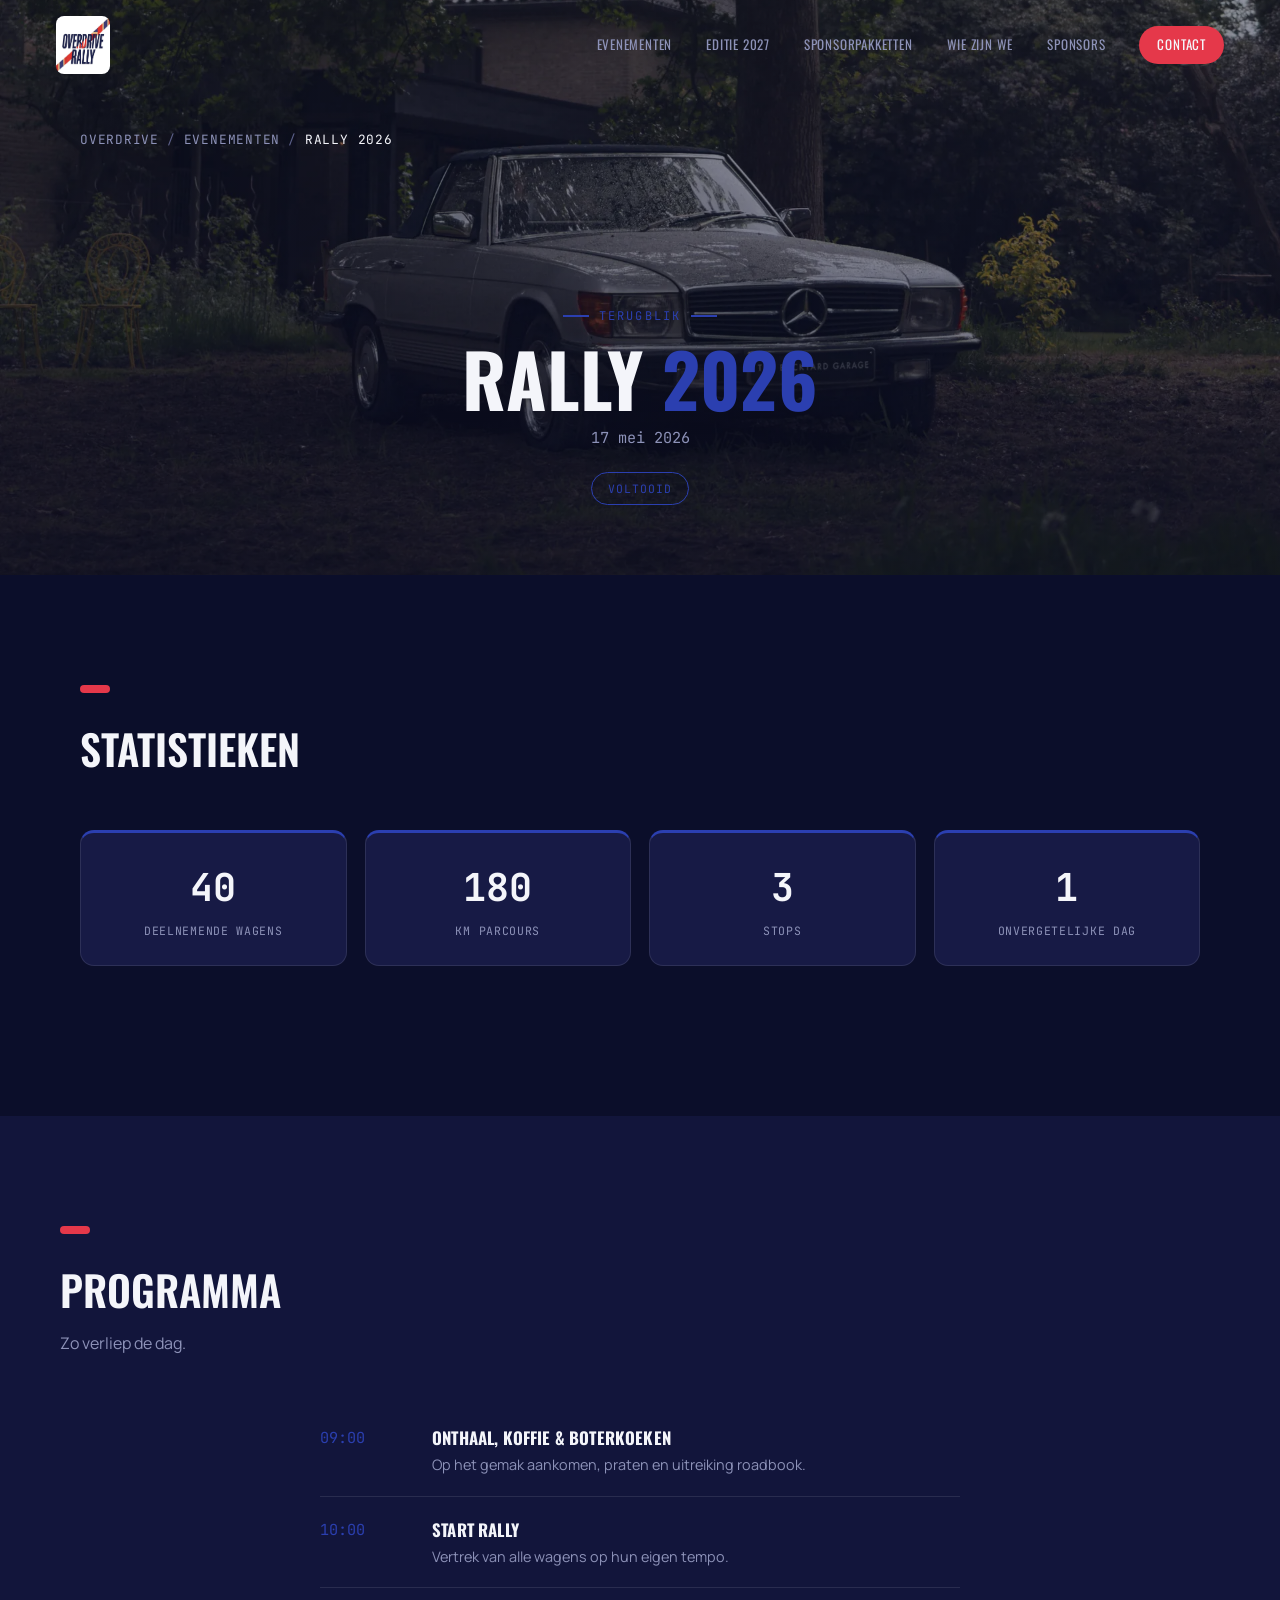
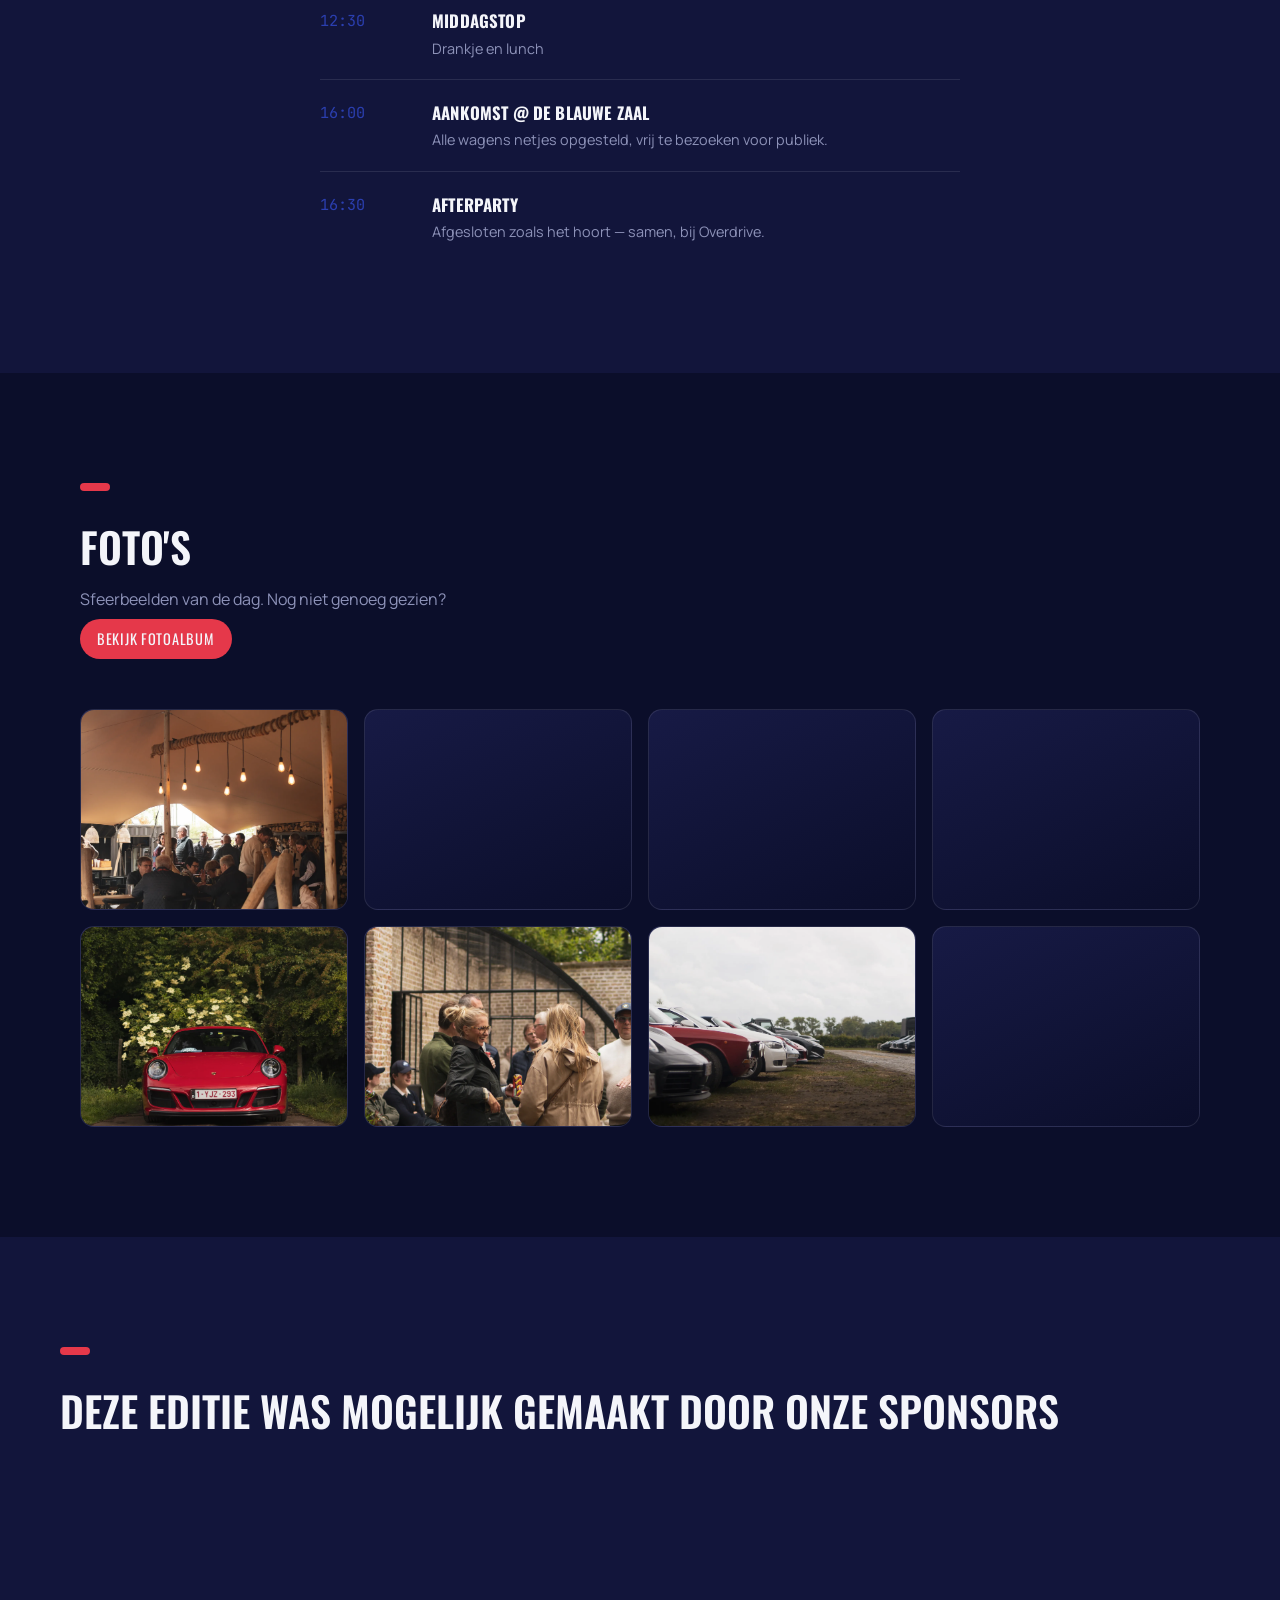
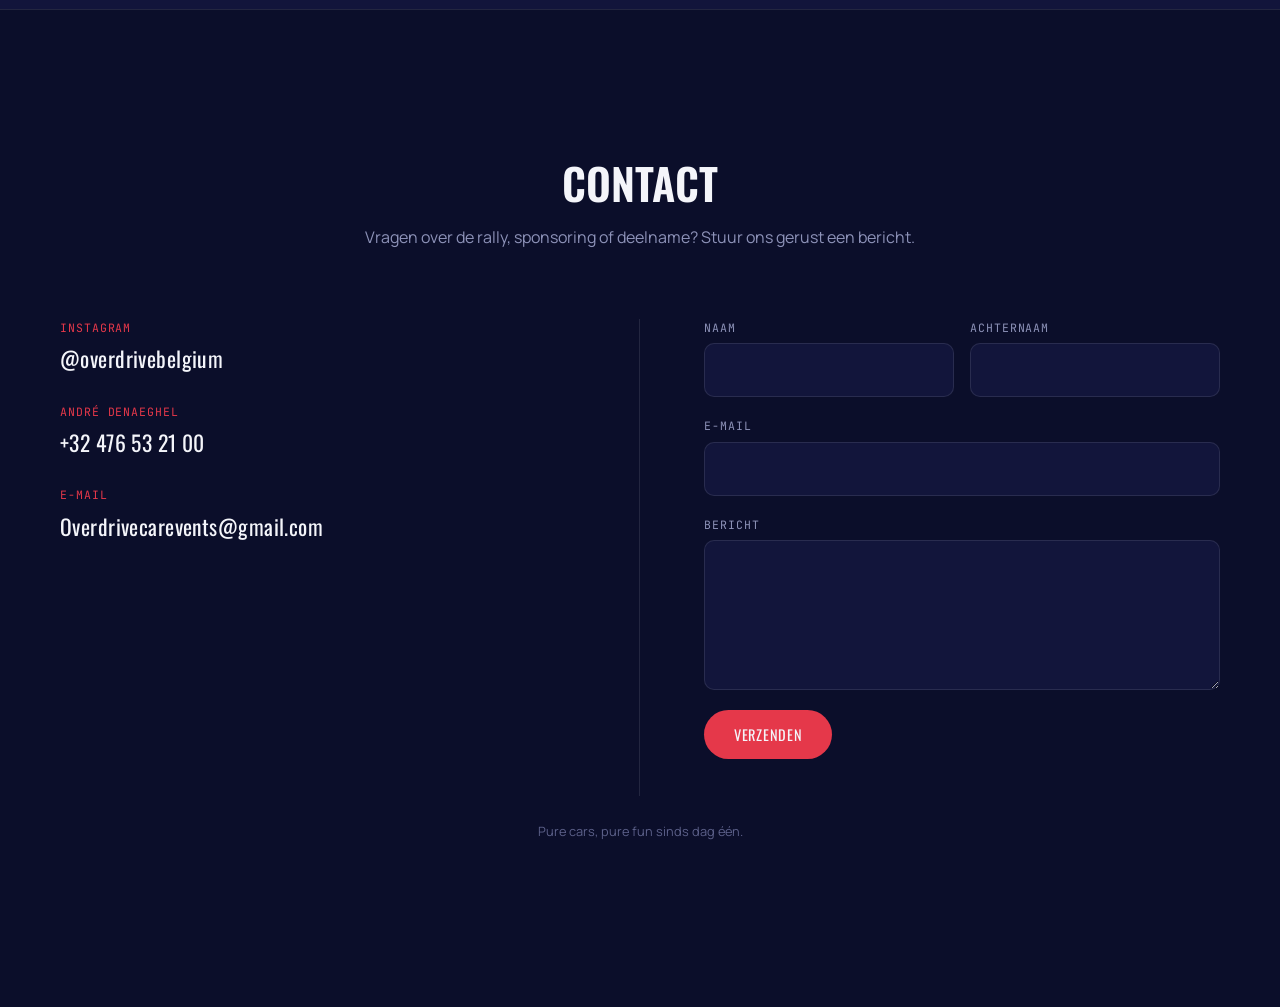
==== commit 47a1fba1: "Refactor code structure for improved readability and maintainability" ====
--- a/rally2026.html
+++ b/rally2026.html
@@ -27,8 +27,9 @@
   </a>
   <nav class="nav-links" id="navLinks">
     <a href="index.html#evenementen">Evenementen</a>
+    <a href="rally2027.html">Editie 2027</a>
+    <a href="rally2027.html#sponsors">Sponsorpakketten</a>
     <a href="index.html#wie-zijn-we">Wie zijn we</a>
-    <a href="index.html#sponsors">Sponsorpakketten</a>
     <a href="#sponsorwand">Sponsors</a>
     <a href="#contact" class="nav-cta">Contact</a>
   </nav>
@@ -46,7 +47,7 @@
   <section class="page-hero">
     <p class="eyebrow"><span class="eyebrow-dash"></span>Terugblik<span class="eyebrow-dash"></span></p>
     <h1 class="page-hero-title">RALLY <span class="accent">2026</span></h1>
-    <p class="page-hero-tagline">Donkerblauw thema — pure cars, pure fun.</p>
+    <p class="page-hero-tagline">17 mei 2026</p>
     <span class="status-pill">Voltooid</span>
   </section>
   </div>
--- a/style.css
+++ b/style.css
@@ -245,21 +245,6 @@
   padding: 140px 20px 80px;
   overflow: hidden;
 }
-.hero-bg {
-  position: absolute;
-  inset: 0;
-  z-index: -1;
-  background: radial-gradient(circle at 50% 15%, rgba(229, 56, 74, 0.16), transparent 55%), linear-gradient(180deg, var(--bg) 0%, var(--bg-alt) 100%);
-}
-.hero-bg::after {
-  content: '';
-  position: absolute;
-  inset: 0;
-  background-image: repeating-linear-gradient(115deg, rgba(244, 245, 250, 0.03) 0 1px, transparent 1px 90px);
-}
-.hero-inner {
-  max-width: 760px;
-}
 .eyebrow {
   display: inline-flex;
   align-items: center;
@@ -298,7 +283,7 @@
 .gauge-block {
   position: relative;
   width: min(320px, 80vw);
-  margin: 46px auto 6px;
+  margin: 36px auto 6px;
 }
 .gauge {
   width: 100%;
@@ -343,12 +328,6 @@
   text-transform: uppercase;
   letter-spacing: 0.12em;
   color: var(--muted);
-}
-
-.hero-date {
-  color: var(--muted);
-  font-size: 0.95rem;
-  margin-bottom: 30px;
 }
 
 .btn {
@@ -383,14 +362,7 @@
   transform: translateY(-2px);
 }
 
-/* ===== Sfeer strip ===== */
-.sfeer {
-  background: var(--bg-alt);
-  border-top: 1px solid var(--line);
-  border-bottom: 1px solid var(--line);
-  overflow: hidden;
-  padding: 26px 0;
-}
+/* ===== Sponsor strip ===== */
 .sfeer-track {
   display: flex;
   gap: 4rem;
@@ -398,7 +370,6 @@
   animation: scroll-left 34s linear infinite;
   will-change: transform;
 }
-.sfeer:hover .sfeer-track,
 .sponsor-marquee:hover .sfeer-track {
   animation-play-state: paused;
 }
@@ -407,21 +378,8 @@
     transform: translateX(0);
   }
   to {
-    transform: translateX(calc(var(--marquee-distance, 50%) * -1));
-  }
-}
-.sponsor-item {
-  position: relative;
-  width: 190px;
-  height: 130px;
-  margin-right: 16px;
-  border-radius: var(--radius);
-  background: linear-gradient(155deg, var(--bg-alt-2), var(--bg));
-  border: 1px solid var(--line);
-  display: flex;
-  align-items: center;
-  justify-content: center;
-  flex-shrink: 0;
+    transform: translateX(-50%);
+  }
 }
 .sponsor-logo {
   max-width: 112px;
@@ -430,18 +388,6 @@
 
 .image-logo {
   border-radius: 8px;
-}
-
-.sfeer-item::after {
-  content: attr(data-label);
-  position: absolute;
-  left: 12px;
-  bottom: 10px;
-  font-family: var(--font-mono);
-  font-size: 0.7rem;
-  color: var(--muted);
-  text-transform: uppercase;
-  letter-spacing: 0.04em;
 }
 
 /* ===== Sections ===== */
@@ -482,9 +428,8 @@
   margin-top: 10px;
   max-width: 46ch;
 }
-.section-sub.extra{
+.section-sub.extra {
   margin-top: 0px;
-
 }
 
 /* Events */
@@ -494,6 +439,7 @@
   gap: 22px;
 }
 .event-card {
+  display: block;
   background: var(--bg-alt-2);
   border: 1px solid var(--line);
   border-radius: var(--radius);
@@ -658,10 +604,6 @@
 }
 
 /* Sponsor wall */
-.sponsor-wall {
-  padding-top: 100px;
-  padding-bottom: 100px;
-}
 .sponsor-marquee {
   position: relative;
   overflow: hidden;
@@ -686,758 +628,16 @@
   right: 0;
   background: linear-gradient(270deg, var(--bg-alt), transparent);
 }
-.sponsor-logo-grid {
-  display: grid;
-  grid-template-columns: repeat(auto-fit, minmax(180px, 1fr));
-  gap: 16px;
-}
-.sponsor-logo-slot {
-  min-height: 112px;
-  border: 1px dashed rgba(244, 245, 250, 0.22);
-  border-radius: var(--radius);
-  background: rgba(244, 245, 250, 0.04);
-  display: flex;
-  align-items: center;
-  justify-content: center;
-  color: var(--muted);
-  font-family: var(--font-mono);
-  font-size: 0.74rem;
-  text-transform: uppercase;
-  letter-spacing: 0.08em;
-}
-
-
 
 /* Reveal on scroll */
-.section,
-.backyard-inner {
+.section {
   opacity: 0;
   transform: translateY(28px);
   transition:
     opacity 0.7s ease,
     transform 0.7s ease;
 }
-.section.is-visible,
-.backyard-inner.is-visible {
-  opacity: 1;
-  transform: none;
-}
-
-/* ===== Footer / Contact ===== */
-.contact {
-  background: var(--bg);
-  border-top: 1px solid var(--line);
-  padding: 90px 20px 54px;
-}
-.contact-inner {
-  max-width: var(--container);
-  margin: 0 auto;
-  text-align: center;
-}
-.contact-title {
-  max-width: 620px;
-  margin: 0 auto 28px;
-}
-.contact-title h2 {
-  font-family: var(--font-display);
-  text-transform: uppercase;
-  font-size: clamp(1.8rem, 4vw, 2.7rem);
-  font-weight: 600;
-}
-.contact-title p {
-  color: var(--muted);
-  margin-top: 10px;
-}
-.contact-logo {
-  height: 80px;
-  width: auto;
-  border-radius: 10px;
-  margin: 0 auto 34px;
-}
-.contact-details {
-  display: grid;
-  grid-template-columns: repeat(auto-fit, minmax(240px, 1fr));
-  gap: 18px;
-  text-align: left;
-}
-.contact-card {
-  background: var(--bg-alt-2);
-  border: 1px solid var(--line);
-  border-radius: var(--radius);
-  padding: 24px;
-  display: flex;
-  flex-direction: column;
-  gap: 9px;
-}
-.contact-card h3 {
-  font-family: var(--font-display);
-  text-transform: uppercase;
-  font-size: 1.25rem;
-}
-.contact-card p {
-  color: var(--red);
-  font-family: var(--font-mono);
-  font-size: 0.72rem;
-  text-transform: uppercase;
-  letter-spacing: 0.08em;
-  margin-bottom: 8px;
-}
-.contact-card a {
-  color: var(--muted);
-  font-family: var(--font-mono);
-  font-size: 0.86rem;
-  overflow-wrap: anywhere;
-  transition: color 0.2s ease;
-}
-.contact-card a:hover {
-  color: var(--red);
-}
-.contact-note {
-  color: var(--muted-dim);
-  font-size: 0.8rem;
-  margin-top: 34px;
-}
-
-/* ===== rally 2026===== */
-
-
-* {
-  box-sizing: border-box;
-  margin: 0;
-  padding: 0;
-}
-
-html {
-  scroll-behavior: smooth;
-}
-@media (prefers-reduced-motion: reduce) {
-  html {
-    scroll-behavior: auto;
-  }
-  * {
-    animation-duration: 0.001ms !important;
-    animation-iteration-count: 1 !important;
-    transition-duration: 0.001ms !important;
-  }
-}
-
-body {
-  background: var(--bg);
-  color: var(--white);
-  font-family: var(--font-body);
-  line-height: 1.5;
-  -webkit-font-smoothing: antialiased;
-  overflow-x: hidden;
-}
-
-img {
-  max-width: 100%;
-  display: block;
-}
-a {
-  color: inherit;
-  text-decoration: none;
-}
-ul {
-  list-style: none;
-}
-
-::selection {
-  background: var(--red);
-  color: var(--white);
-}
-
-:focus-visible {
-  outline: 2px solid var(--red);
-  outline-offset: 3px;
-}
-
-/* ===== Loader ===== */
-.loader {
-  position: fixed;
-  inset: 0;
-  background: var(--bg);
-  display: flex;
-  align-items: center;
-  justify-content: center;
-  z-index: 999;
-  transition:
-    opacity 0.6s ease,
-    visibility 0.6s ease;
-}
-.loader.is-hidden {
-  opacity: 0;
-  visibility: hidden;
-}
-.loader-gauge {
-  width: 90px;
-  height: 90px;
-}
-.loader-ring {
-  fill: none;
-  stroke: var(--red);
-  stroke-width: 6;
-  stroke-linecap: round;
-  stroke-dasharray: 180 320;
-  transform-origin: center;
-  animation: spin 1.1s linear infinite;
-}
-@keyframes spin {
-  to {
-    transform: rotate(360deg);
-  }
-}
-
-/* ===== Nav ===== */
-.nav {
-  position: fixed;
-  top: 0;
-  left: 0;
-  right: 0;
-  z-index: 100;
-  display: flex;
-  align-items: center;
-  justify-content: space-between;
-  padding: 16px clamp(20px, 5vw, 56px);
-  transition:
-    background 0.35s ease,
-    padding 0.35s ease,
-    backdrop-filter 0.35s ease,
-    border-color 0.35s ease;
-  border-bottom: 1px solid transparent;
-}
-.nav.is-scrolled {
-  background: rgba(11, 14, 42, 0.86);
-  backdrop-filter: blur(10px);
-  padding-top: 10px;
-  padding-bottom: 10px;
-  border-color: var(--line);
-}
-.nav-logo {
-  height: 40px;
-  width: auto;
-  border-radius: 8px;
-}
-.nav-links {
-  display: flex;
-  align-items: center;
-  gap: clamp(18px, 3vw, 34px);
-  font-family: var(--font-display);
-  text-transform: uppercase;
-  font-size: 0.82rem;
-  letter-spacing: 0.06em;
-}
-.nav-links a {
-  color: var(--muted);
-  position: relative;
-  padding: 4px 0;
-  transition: color 0.25s ease;
-}
-.nav-links a:hover,
-.nav-links a.is-active {
-  color: var(--white);
-}
-.nav-links a:not(.nav-cta)::after {
-  content: '';
-  position: absolute;
-  left: 0;
-  bottom: -2px;
-  width: 0;
-  height: 2px;
-  background: var(--red);
-  transition: width 0.25s ease;
-}
-.nav-links a:not(.nav-cta):hover::after,
-.nav-links a.is-active::after {
-  width: 100%;
-}
-.nav-cta {
-  background: var(--red);
-  color: var(--white) !important;
-  padding: 9px 18px !important;
-  border-radius: 999px;
-}
-.nav-cta::after {
-  display: none;
-}
-
-.nav-toggle {
-  display: none;
-  flex-direction: column;
-  gap: 5px;
-  background: none;
-  border: none;
-  cursor: pointer;
-  padding: 8px;
-}
-.nav-toggle span {
-  width: 24px;
-  height: 2px;
-  background: var(--white);
-  transition:
-    transform 0.3s ease,
-    opacity 0.3s ease;
-}
-.nav-toggle[aria-expanded='true'] span:nth-child(1) {
-  transform: translateY(7px) rotate(45deg);
-}
-.nav-toggle[aria-expanded='true'] span:nth-child(2) {
-  opacity: 0;
-}
-.nav-toggle[aria-expanded='true'] span:nth-child(3) {
-  transform: translateY(-7px) rotate(-45deg);
-}
-
-@media (max-width: 780px) {
-  .nav-toggle {
-    display: flex;
-  }
-  .nav-links {
-    position: fixed;
-    top: 0;
-    right: 0;
-    height: 100vh;
-    width: min(72vw, 320px);
-    background: var(--bg-alt);
-    flex-direction: column;
-    justify-content: center;
-    align-items: flex-start;
-    padding: 40px;
-    gap: 26px;
-    font-size: 1.1rem;
-    transform: translateX(100%);
-    transition: transform 0.4s ease;
-    border-left: 1px solid var(--line);
-  }
-  .nav-links.is-open {
-    transform: translateX(0);
-  }
-}
-
-/* ===== Hero ===== */
-.hero {
-  position: relative;
-  min-height: 100vh;
-  display: flex;
-  align-items: center;
-  justify-content: center;
-  text-align: center;
-  padding: 140px 20px 80px;
-  overflow: hidden;
-}
-.hero-bg {
-  position: absolute;
-  inset: 0;
-  z-index: -1;
-  background: radial-gradient(circle at 50% 15%, rgba(229, 56, 74, 0.16), transparent 55%), linear-gradient(180deg, var(--bg) 0%, var(--bg-alt) 100%);
-}
-.hero-bg::after {
-  content: '';
-  position: absolute;
-  inset: 0;
-  background-image: repeating-linear-gradient(115deg, rgba(244, 245, 250, 0.03) 0 1px, transparent 1px 90px);
-}
-.hero-inner {
-  max-width: 760px;
-}
-.eyebrow {
-  display: inline-flex;
-  align-items: center;
-  gap: 10px;
-  font-family: var(--font-mono);
-  text-transform: uppercase;
-  letter-spacing: 0.18em;
-  font-size: 0.75rem;
-  color: var(--red);
-  margin-bottom: 18px;
-}
-.eyebrow-dash {
-  width: 26px;
-  height: 2px;
-  background: var(--red);
-}
-.hero-title {
-  font-family: var(--font-display);
-  font-weight: 700;
-  text-transform: uppercase;
-  font-size: clamp(2.6rem, 9vw, 5.4rem);
-  line-height: 0.95;
-  letter-spacing: 0.01em;
-}
-.hero-year {
-  color: var(--red);
-}
-.hero-tagline {
-  font-family: var(--font-mono);
-  color: var(--muted);
-  margin-top: 14px;
-  font-size: clamp(0.95rem, 2vw, 1.15rem);
-  letter-spacing: 0.05em;
-}
-
-.gauge-block {
-  position: relative;
-  width: min(320px, 80vw);
-  margin: 46px auto 6px;
-}
-.gauge {
-  width: 100%;
-  height: auto;
-  overflow: visible;
-}
-.gauge-needle {
-  stroke: var(--white);
-  stroke-width: 4;
-  stroke-linecap: round;
-  transform-origin: 160px 170px;
-  transition: transform 1.4s cubic-bezier(0.22, 1, 0.36, 1);
-}
-.gauge-hub {
-  fill: var(--white);
-}
-.gauge-tick {
-  stroke: var(--red);
-  stroke-width: 6;
-  stroke-linecap: round;
-  opacity: 0.9;
-}
-.gauge-readout {
-  position: absolute;
-  left: 50%;
-  bottom: 6px;
-  transform: translateX(-50%);
-  text-align: center;
-}
-.gauge-number {
-  display: block;
-  font-family: var(--font-mono);
-  font-size: 2.1rem;
-  font-weight: 700;
-  color: var(--white);
-}
-.gauge-label {
-  display: block;
-  font-family: var(--font-mono);
-  font-size: 0.7rem;
-  text-transform: uppercase;
-  letter-spacing: 0.12em;
-  color: var(--muted);
-}
-
-.hero-date {
-  color: var(--muted);
-  font-size: 0.95rem;
-  margin-bottom: 30px;
-}
-
-.btn {
-  display: inline-block;
-  font-family: var(--font-display);
-  text-transform: uppercase;
-  letter-spacing: 0.05em;
-  font-size: 0.9rem;
-  padding: 14px 30px;
-  border-radius: 999px;
-  transition:
-    transform 0.25s ease,
-    background 0.25s ease,
-    border-color 0.25s ease;
-  border: 1px solid transparent;
-}
-.btn-primary {
-  background: var(--red);
-  color: var(--white);
-}
-.btn-primary:hover {
-  transform: translateY(-2px);
-  background: #f2495a;
-}
-.btn-ghost {
-  border-color: var(--line);
-  color: var(--white);
-}
-.btn-ghost:hover {
-  border-color: var(--red);
-  color: var(--red);
-  transform: translateY(-2px);
-}
-
-/* ===== Sfeer strip ===== */
-.sfeer {
-  background: var(--bg-alt);
-  border-top: 1px solid var(--line);
-  border-bottom: 1px solid var(--line);
-  overflow: hidden;
-  padding: 26px 0;
-}
-.sfeer-track {
-  display: flex;
-  
-  width: max-content;
-  animation: scroll-left 34s linear infinite;
-}
-.sfeer:hover .sfeer-track {
-  animation-play-state: paused;
-}
-@keyframes scroll-left {
-  from {
-    transform: translateX(0);
-  }
-  to {
-    transform: translateX(-50%);
-  }
-}
-.sfeer-item {
-  position: relative;
-  width: 190px;
-  height: 130px;
-  border-radius: var(--radius);
-  background: linear-gradient(155deg, var(--bg-alt-2), var(--bg));
-  border: 1px solid var(--line);
-  display: flex;
-  align-items: center;
-  justify-content: center;
-  flex-shrink: 0;
-}
-.sfeer-icon {
-  font-size: 2rem;
-  filter: grayscale(0.15);
-}
-.sfeer-item::after {
-  content: attr(data-label);
-  position: absolute;
-  left: 12px;
-  bottom: 10px;
-  font-family: var(--font-mono);
-  font-size: 0.7rem;
-  color: var(--muted);
-  text-transform: uppercase;
-  letter-spacing: 0.04em;
-}
-
-/* ===== Sections ===== */
-.section {
-  padding: 110px 20px;
-  max-width: var(--container);
-  margin: 0 auto;
-}
-.section-alt {
-  background: var(--bg-alt);
-  max-width: none;
-}
-.section-alt > * {
-  max-width: var(--container);
-  margin-left: auto;
-  margin-right: auto;
-}
-
-.section-head {
-  margin-bottom: 50px;
-}
-.gauge-tick-mark {
-  display: inline-block;
-  width: 30px;
-  height: 8px;
-  border-radius: 4px;
-  background: var(--red);
-  margin-bottom: 18px;
-}
-.section-head h2 {
-  font-family: var(--font-display);
-  text-transform: uppercase;
-  font-size: clamp(1.8rem, 4vw, 2.6rem);
-  font-weight: 600;
-}
-.section-sub {
-  color: var(--muted);
-  margin-top: 10px;
-  max-width: 46ch;
-}
-
-/* Events */
-.event-grid {
-  display: grid;
-  grid-template-columns: repeat(auto-fit, minmax(280px, 1fr));
-  gap: 22px;
-}
-.event-card {
-  display: block;
-  background: var(--bg-alt-2);
-  border: 1px solid var(--line);
-  border-radius: var(--radius);
-  padding: 28px;
-  position: relative;
-  overflow: hidden;
-  border-top: 3px solid var(--edition-color, var(--red));
-  transition:
-    transform 0.3s ease,
-    border-color 0.3s ease;
-}
-.event-card:hover {
-  transform: translateY(-4px);
-}
-.event-card-top {
-  display: flex;
-  align-items: center;
-  justify-content: space-between;
-  margin-bottom: 14px;
-}
-.event-tag {
-  font-family: var(--font-mono);
-  font-size: 0.7rem;
-  text-transform: uppercase;
-  letter-spacing: 0.08em;
-  color: var(--edition-color, var(--red));
-}
-.event-year {
-  font-family: var(--font-mono);
-  font-size: 0.9rem;
-  color: var(--muted);
-}
-.event-card h3 {
-  font-family: var(--font-display);
-  font-size: 1.5rem;
-  text-transform: uppercase;
-  margin-bottom: 10px;
-}
-.event-card p {
-  color: var(--muted);
-  font-size: 0.95rem;
-}
-.event-chips {
-  display: flex;
-  flex-wrap: wrap;
-  gap: 8px;
-  margin-top: 18px;
-}
-.event-chips span {
-  font-family: var(--font-mono);
-  font-size: 0.7rem;
-  text-transform: uppercase;
-  letter-spacing: 0.04em;
-  border: 1px solid var(--line);
-  padding: 5px 10px;
-  border-radius: 999px;
-  color: var(--muted);
-}
-.event-card-ghost {
-  border-style: dashed;
-  border-top-style: dashed;
-  opacity: 0.85;
-}
-
-/* People */
-.people-grid {
-  display: grid;
-  grid-template-columns: repeat(auto-fit, minmax(260px, 1fr));
-  gap: 22px;
-}
-.person-card {
-  background: var(--bg-alt-2);
-  border: 1px solid var(--line);
-  border-radius: var(--radius);
-  padding: 32px;
-  text-align: center;
-}
-.person-avatar {
-  width: 76px;
-  height: 76px;
-  border-radius: 50%;
-  margin: 0 auto 18px;
-  background: linear-gradient(135deg, var(--red), var(--red-dim));
-  display: flex;
-  align-items: center;
-  justify-content: center;
-  font-family: var(--font-display);
-  font-size: 1.4rem;
-}
-.person-card h3 {
-  font-family: var(--font-display);
-  text-transform: uppercase;
-  font-size: 1.3rem;
-}
-.person-role {
-  color: var(--red);
-  font-family: var(--font-mono);
-  font-size: 0.75rem;
-  text-transform: uppercase;
-  letter-spacing: 0.08em;
-  margin: 6px 0 12px;
-}
-.person-card p:last-child {
-  color: var(--muted);
-  font-size: 0.92rem;
-}
-
-/* Sponsors */
-.sponsor-grid {
-  display: grid;
-  grid-template-columns: repeat(auto-fit, minmax(260px, 1fr));
-  gap: 22px;
-  align-items: stretch;
-}
-.sponsor-card {
-  background: var(--bg-alt-2);
-  border: 1px solid var(--line);
-  border-radius: var(--radius);
-  padding: 30px;
-  display: flex;
-  flex-direction: column;
-  gap: 14px;
-  position: relative;
-}
-.sponsor-card.is-featured {
-  border-color: var(--red);
-  background: linear-gradient(165deg, var(--bg-alt-2), rgba(229, 56, 74, 0.08));
-}
-.sponsor-badge {
-  position: absolute;
-  top: -12px;
-  right: 22px;
-  background: var(--red);
-  color: var(--white);
-  font-family: var(--font-mono);
-  font-size: 0.68rem;
-  text-transform: uppercase;
-  padding: 5px 12px;
-  border-radius: 999px;
-}
-.sponsor-card h3 {
-  font-family: var(--font-display);
-  text-transform: uppercase;
-  font-size: 1.5rem;
-}
-.sponsor-desc {
-  color: var(--muted);
-  font-size: 0.92rem;
-}
-.sponsor-list li {
-  color: var(--white);
-  font-size: 0.9rem;
-  padding: 6px 0;
-  border-top: 1px solid var(--line);
-}
-.sponsor-list li:first-child {
-  border-top: none;
-}
-.sponsor-card .btn {
-  margin-top: auto;
-  text-align: center;
-}
-
-
-
-/* Reveal on scroll */
-.section,
-.backyard-inner {
-  opacity: 0;
-  transform: translateY(28px);
-  transition:
-    opacity 0.7s ease,
-    transform 0.7s ease;
-}
-.section.is-visible,
-.backyard-inner.is-visible {
+.section.is-visible {
   opacity: 1;
   transform: none;
 }
@@ -1462,63 +662,6 @@
 .breadcrumb span {
   color: var(--muted-dim);
   margin: 0 8px;
-}
-
-.event-hero {
-  position: relative;
-  padding: 40px 20px 70px;
-  text-align: center;
-  overflow: hidden;
-}
-.event-hero-bg {
-  position: absolute;
-  inset: 0;
-  z-index: -1;
-  background: radial-gradient(circle at 50% 0%, color-mix(in srgb, var(--edition-color, var(--red)) 30%, transparent), transparent 55%), linear-gradient(180deg, var(--bg) 0%, var(--bg-alt) 100%);
-}
-.status-badge {
-  display: inline-flex;
-  align-items: center;
-  gap: 8px;
-  font-family: var(--font-mono);
-  font-size: 0.72rem;
-  text-transform: uppercase;
-  letter-spacing: 0.1em;
-  color: var(--edition-color, var(--red));
-  border: 1px solid var(--edition-color, var(--red));
-  padding: 6px 14px;
-  border-radius: 999px;
-  margin-bottom: 22px;
-}
-.status-badge-dot {
-  width: 7px;
-  height: 7px;
-  border-radius: 50%;
-  background: var(--edition-color, var(--red));
-}
-
-.static-gauge {
-  width: min(220px, 60vw);
-  margin: 34px auto 0;
-}
-.static-gauge-needle {
-  stroke: var(--white);
-  stroke-width: 4;
-  stroke-linecap: round;
-  transform-origin: 160px 170px;
-  transform: rotate(90deg);
-}
-.static-gauge-hub {
-  fill: var(--white);
-}
-.static-gauge-label {
-  text-align: center;
-  font-family: var(--font-mono);
-  font-size: 0.75rem;
-  text-transform: uppercase;
-  letter-spacing: 0.1em;
-  color: var(--muted);
-  margin-top: 6px;
 }
 
 /* Stats */
@@ -1554,159 +697,36 @@
   margin-top: 6px;
 }
 
-/* Recap gallery (static grid, not the looping strip) */
-.recap-grid {
-  display: grid;
-  grid-template-columns: repeat(auto-fit, minmax(190px, 1fr));
-  gap: 16px;
-}
-.recap-grid .sfeer-item {
-  width: 100%;
-  height: 160px;
-}
-
-.gallery-head {
-  display: flex;
-  align-items: flex-end;
-  justify-content: space-between;
-  gap: 20px;
-  flex-wrap: wrap;
-}
 .gallery-link {
   flex-shrink: 0;
   margin-top: 8px;
   padding: 8px 16px;
 }
 
-.photo-wall {
-  display: grid;
-  grid-template-columns: repeat(4, 1fr);
-  grid-auto-rows: 150px;
-  gap: 14px;
-}
-.photo-tile {
-  position: relative;
-  border-radius: var(--radius);
-  overflow: hidden;
-  background: linear-gradient(155deg, var(--bg-alt-2), var(--bg));
-  border: 1px solid var(--line);
-  display: flex;
-  align-items: center;
-  justify-content: center;
-}
-.photo-tile img {
-  width: 100%;
-  height: 100%;
-  object-fit: cover;
-}
-.photo-tile .sfeer-icon {
-  font-size: 2.2rem;
-  opacity: 0.85;
-}
-.photo-tile::after {
-  content: attr(data-label);
-  position: absolute;
-  left: 12px;
-  bottom: 10px;
-  font-family: var(--font-mono);
-  font-size: 0.7rem;
-  color: var(--muted);
-  text-transform: uppercase;
-  letter-spacing: 0.04em;
-}
-.photo-tile.is-big {
-  grid-column: span 2;
-  grid-row: span 2;
-}
-.photo-tile.is-tall {
-  grid-row: span 2;
-}
-
-.gallery-note {
-  margin-top: 22px;
-  color: var(--muted-dim);
-  font-size: 0.8rem;
-  font-family: var(--font-mono);
-}
-.gallery-note code {
-  background: var(--bg-alt-2);
-  border: 1px solid var(--line);
-  border-radius: 4px;
-  padding: 1px 6px;
-}
-
-@media (max-width: 900px) {
-  .photo-wall {
-    grid-template-columns: repeat(2, 1fr);
-  }
-  .photo-tile.is-big {
-    grid-column: span 2;
-    grid-row: span 1;
-  }
-}
-@media (max-width: 520px) {
-  .photo-wall {
-    grid-template-columns: 1fr;
-  }
-  .photo-tile.is-big,
-  .photo-tile.is-tall {
-    grid-column: span 1;
-    grid-row: span 1;
-  }
-}
-
-
-
-/* Sponsor thanks */
-.thanks-row {
-  display: flex;
-  flex-wrap: wrap;
-  gap: 12px;
-}
-.thanks-chip {
-  font-family: var(--font-mono);
-  font-size: 0.8rem;
-  border: 1px solid var(--line);
-  border-radius: 999px;
-  padding: 8px 16px;
-  color: var(--muted);
-}
-
-.recap-cta {
-  text-align: center;
-  padding: 20px 20px 0;
-}
-
 /* ===== Footer / Contact ===== */
 .contact {
-  background: var(--bg-alt);
+  background: var(--bg);
   border-top: 1px solid var(--line);
-  padding: 60px 20px 40px;
+  padding: 140px 20px 54px;
 }
 .contact-inner {
   max-width: var(--container);
   margin: 0 auto;
   text-align: center;
 }
-.contact-logo {
-  height: 54px;
-  width: auto;
-  border-radius: 10px;
-  margin: 0 auto 22px;
-}
-.contact-details {
-  display: flex;
-  justify-content: center;
-  gap: 26px;
-  flex-wrap: wrap;
-  font-family: var(--font-mono);
-  font-size: 0.95rem;
-}
-.contact-details a {
-  transition: color 0.2s ease;
-}
-.contact-details a:hover {
-  color: var(--red);
+.contact-title {
+  max-width: 620px;
+  margin: 0 auto 28px;
+}
+.contact-title h2 {
+  font-family: var(--font-display);
+  text-transform: uppercase;
+  font-size: clamp(1.8rem, 4vw, 2.7rem);
+  font-weight: 600;
+}
+.contact-title p {
+  color: var(--muted);
+  margin-top: 10px;
 }
 .contact-note {
   color: var(--muted-dim);
@@ -1763,21 +783,6 @@
   position: relative;
   z-index: 2;
 }
-.back-link {
-  display: inline-flex;
-  align-items: center;
-  gap: 8px;
-  font-family: var(--font-mono);
-  font-size: 0.8rem;
-  text-transform: uppercase;
-  letter-spacing: 0.06em;
-  color: var(--muted);
-  margin-bottom: 26px;
-  transition: color 0.2s ease;
-}
-.back-link:hover {
-  color: var(--white);
-}
 .page-hero .eyebrow {
   color: var(--edition-color, var(--red));
   justify-content: center;
@@ -1846,12 +851,6 @@
   color: var(--muted);
   font-size: 0.9rem;
   margin-top: 4px;
-}
-.timeline-note {
-  text-align: center;
-  color: var(--muted-dim);
-  font-size: 0.82rem;
-  margin-top: 26px;
 }
 
 /* Inschrijven */
@@ -1863,8 +862,6 @@
   margin: 0 auto;
   padding: 0 0px 24px;
 }
-
-  
 .register-step {
   background: var(--bg-alt-2);
   border: 1px solid var(--line);
@@ -1893,13 +890,6 @@
   margin-top: 40px;
 }
 
-
-
-.btn .btn-primary .gallery-link a {
-    margin-top: 20px;
-    color: hotpink
-}
-
 /* Foto grid */
 .photo-grid {
   display: grid;
@@ -1907,6 +897,8 @@
   gap: 16px;
 }
 .photo-tile {
+  position: relative;
+  overflow: hidden;
   aspect-ratio: 4/3;
   border-radius: var(--radius);
   border: 1px solid var(--line);
@@ -1922,101 +914,13 @@
   text-transform: uppercase;
   letter-spacing: 0.06em;
 }
-.photo-tile span.icon {
-  font-size: 1.8rem;
-}
-
-/* Sponsors bedankt */
-.sponsor-thanks-grid {
-  display: grid;
-  grid-template-columns: repeat(auto-fit, minmax(160px, 1fr));
-  gap: 16px;
-}
-.sponsor-thanks-item {
-  aspect-ratio: 3/2;
-  border-radius: var(--radius);
-  border: 1px solid var(--line);
-  background: var(--bg-alt-2);
-  display: flex;
-  align-items: center;
-  justify-content: center;
-  font-family: var(--font-display);
-  text-transform: uppercase;
-  letter-spacing: 0.04em;
-  color: var(--muted);
-  font-size: 0.95rem;
-  text-align: center;
-  padding: 10px;
-}
-
-/* ===== Shared final overrides ===== */
-.nav-logo {
-  height: 58px;
-}
-
-.contact {
-  background: var(--bg);
-  border-top: 1px solid var(--line);
-  padding: 90px 20px 54px;
-}
-
-.contact-logo {
-  height: 80px;
-  width: auto;
-  border-radius: 10px;
-  margin: 0 auto 34px;
-}
-
-.contact-details {
-  display: grid;
-  grid-template-columns: repeat(auto-fit, minmax(240px, 1fr));
-  gap: 18px;
-  text-align: left;
-  font-family: var(--font-body);
-}
-
-.contact-card {
-  background: var(--bg-alt-2);
-  border: 1px solid var(--line);
-  border-radius: var(--radius);
-  padding: 24px;
-  display: flex;
-  flex-direction: column;
-  gap: 9px;
-
-}
-
-.contact-card h3 {
-  font-family: var(--font-display);
-  text-transform: uppercase;
-  font-size: 1.25rem;
-}
-
-.contact-card p {
-  color: var(--red);
-  font-family: var(--font-mono);
-  font-size: 0.72rem;
-  text-transform: uppercase;
-  letter-spacing: 0.08em;
-  margin-bottom: 8px;
-}
-
-.contact-card a {
-  color: var(--muted);
-  font-family: var(--font-mono);
-  font-size: 0.86rem;
-  overflow-wrap: anywhere;
-  transition: color 0.2s ease;
-}
-
-.contact-card a:hover {
-  color: var(--red);
-}
-
-@media (max-width: 780px) {
-  .nav-logo {
-    height: 48px;
-  }
+.photo-tile img {
+  width: 100%;
+  height: 100%;
+  object-fit: cover;
+}
+.photo-grid.is-portrait .photo-tile {
+  aspect-ratio: 3/4;
 }
 
 /* ===== Hero video background ===== */
@@ -2037,6 +941,7 @@
   pointer-events: none;
 }
 .hero-inner {
+  max-width: 760px;
   position: relative;
   z-index: 2;
 }
@@ -2074,18 +979,6 @@
   border: 1px solid var(--red);
   border-radius: var(--radius);
   padding: 28px 30px;
-}
-.founding-badge {
-  display: inline-block;
-  background: var(--red);
-  color: var(--white);
-  font-family: var(--font-mono);
-  font-size: 0.68rem;
-  text-transform: uppercase;
-  letter-spacing: 0.08em;
-  padding: 5px 12px;
-  border-radius: 999px;
-  margin-bottom: 14px;
 }
 .founding-story p {
   color: var(--white);
@@ -2138,9 +1031,6 @@
   align-self: stretch;
   padding-right: 64px;
   border-right: 1px solid var(--line);
-}
-.contact {
-  padding-top: 140px;
 }
 .contact-list {
   list-style: none;
@@ -2272,3 +1162,23 @@
 .sponsor-card .sponsor-price + .btn {
   margin-top: 0;
 }
+
+/* ===== Hero: datum volgend evenement opvallender ===== */
+.hero-date {
+  display: block;
+  width: fit-content;
+  margin-left: auto;
+  margin-right: auto;
+  color: var(--white);
+  font-family: var(--font-display);
+  font-size: clamp(1.4rem, 3.4vw, 2rem);
+  font-weight: 600;
+  text-transform: uppercase;
+  letter-spacing: 0.06em;
+  padding: 8px 26px;
+  /* border: 2px solid var(--red); */
+  border-radius: 999px;
+  /* background: rgba(229, 56, 74, 0.14); */
+  /* box-shadow: 0 0 24px rgba(229, 56, 74, 0.35); */
+  margin-bottom: 30px;
+}
